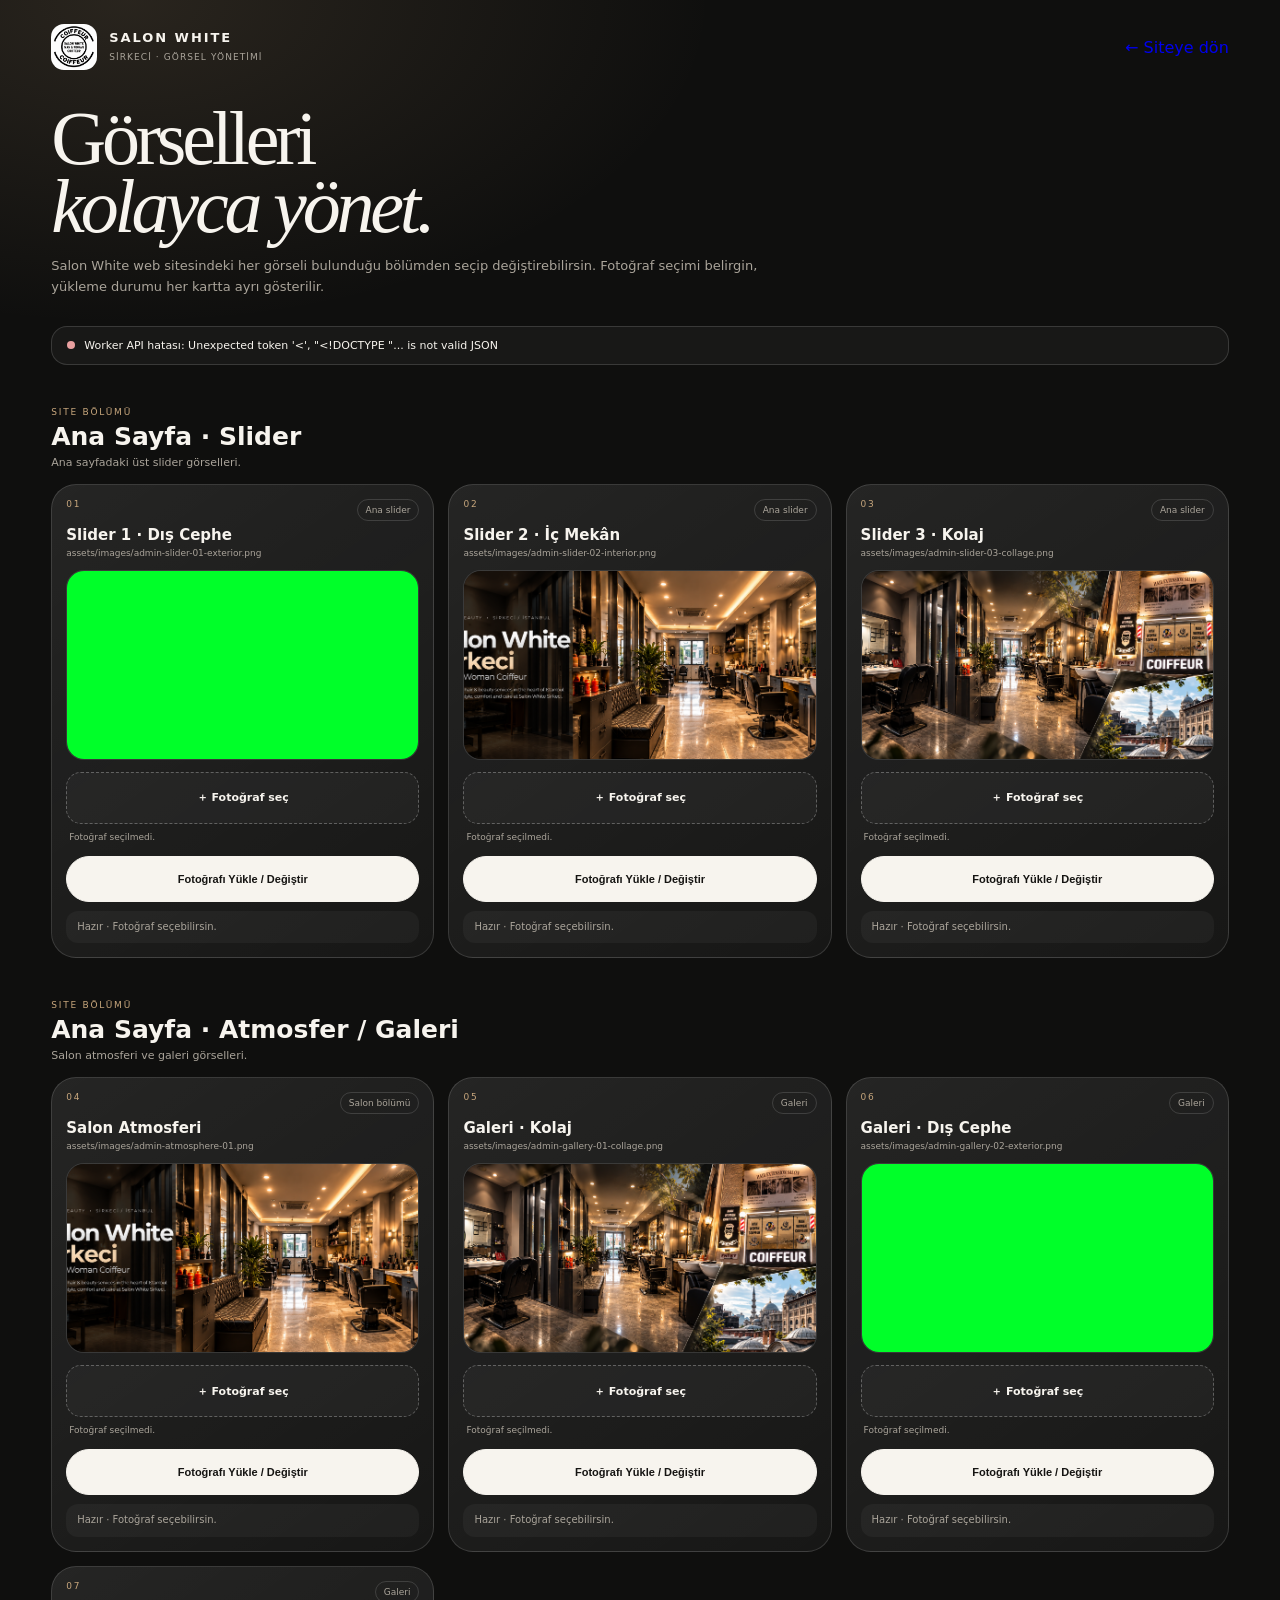
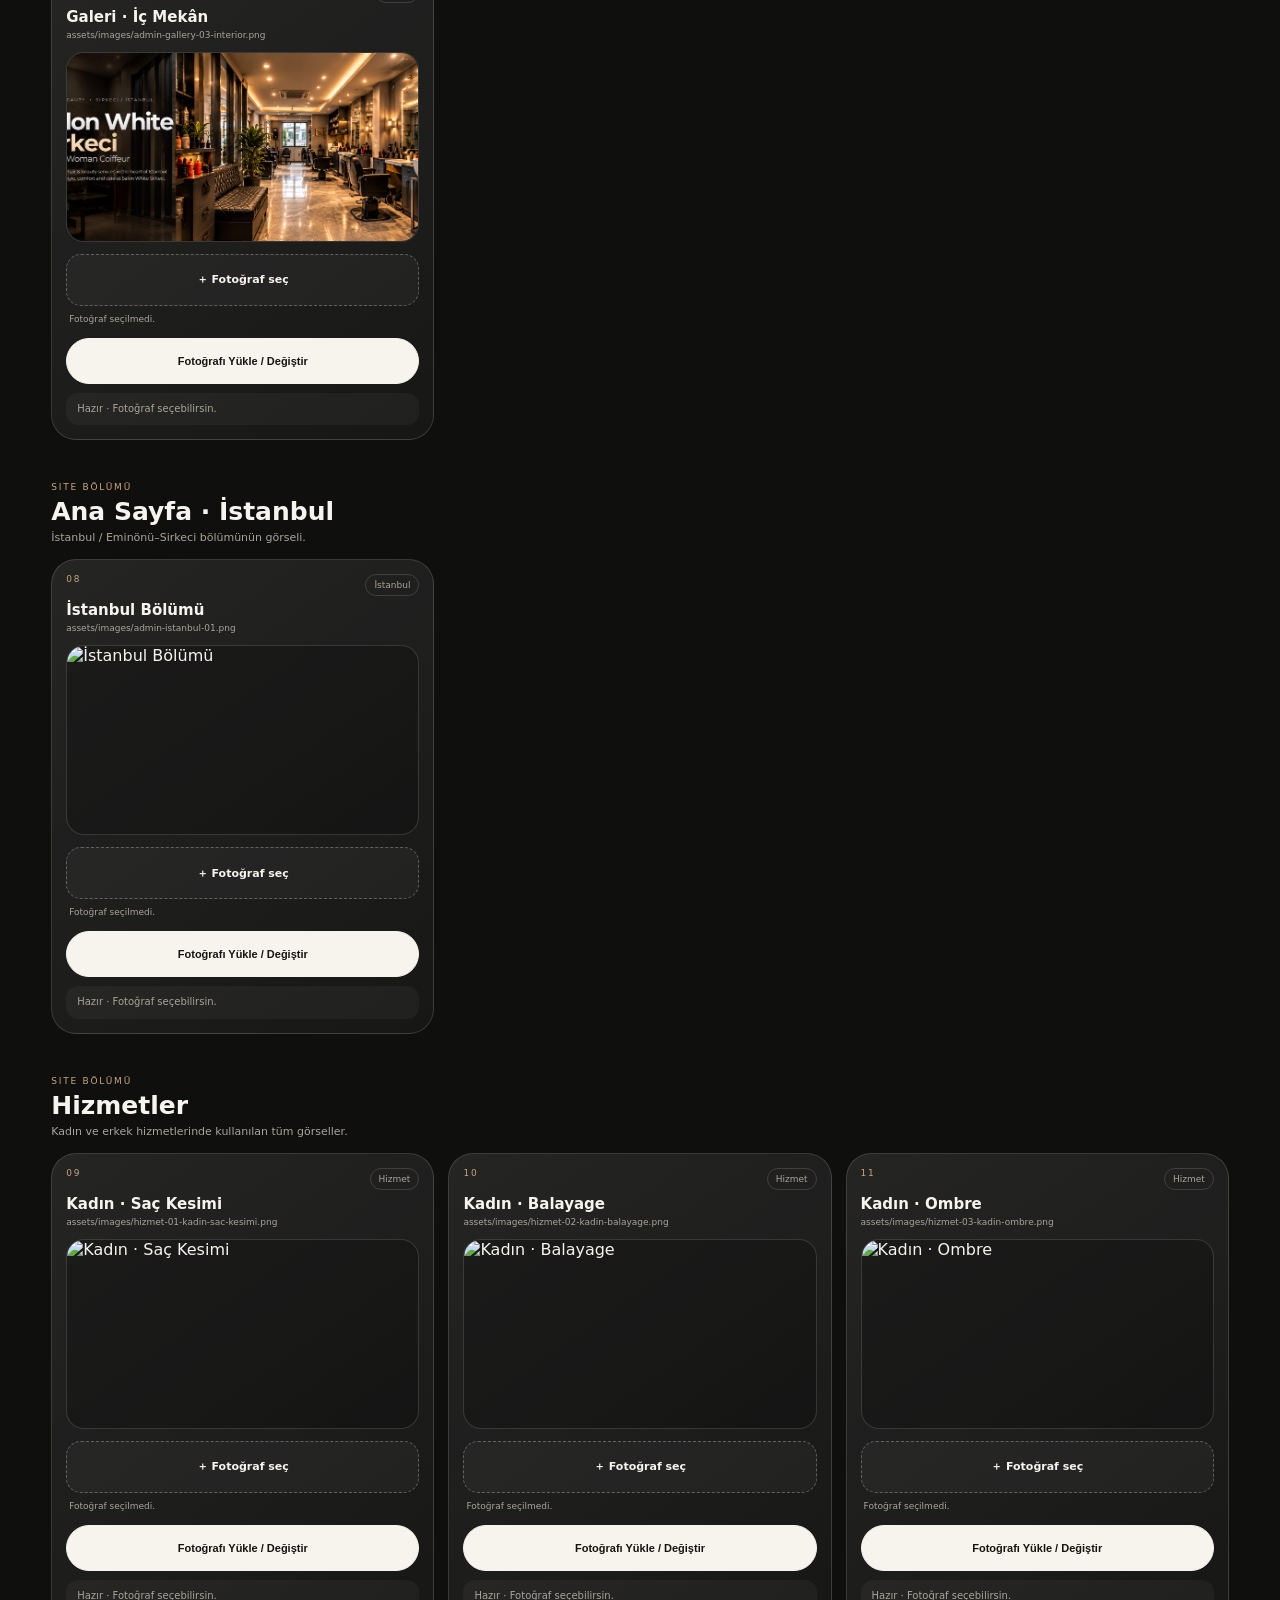
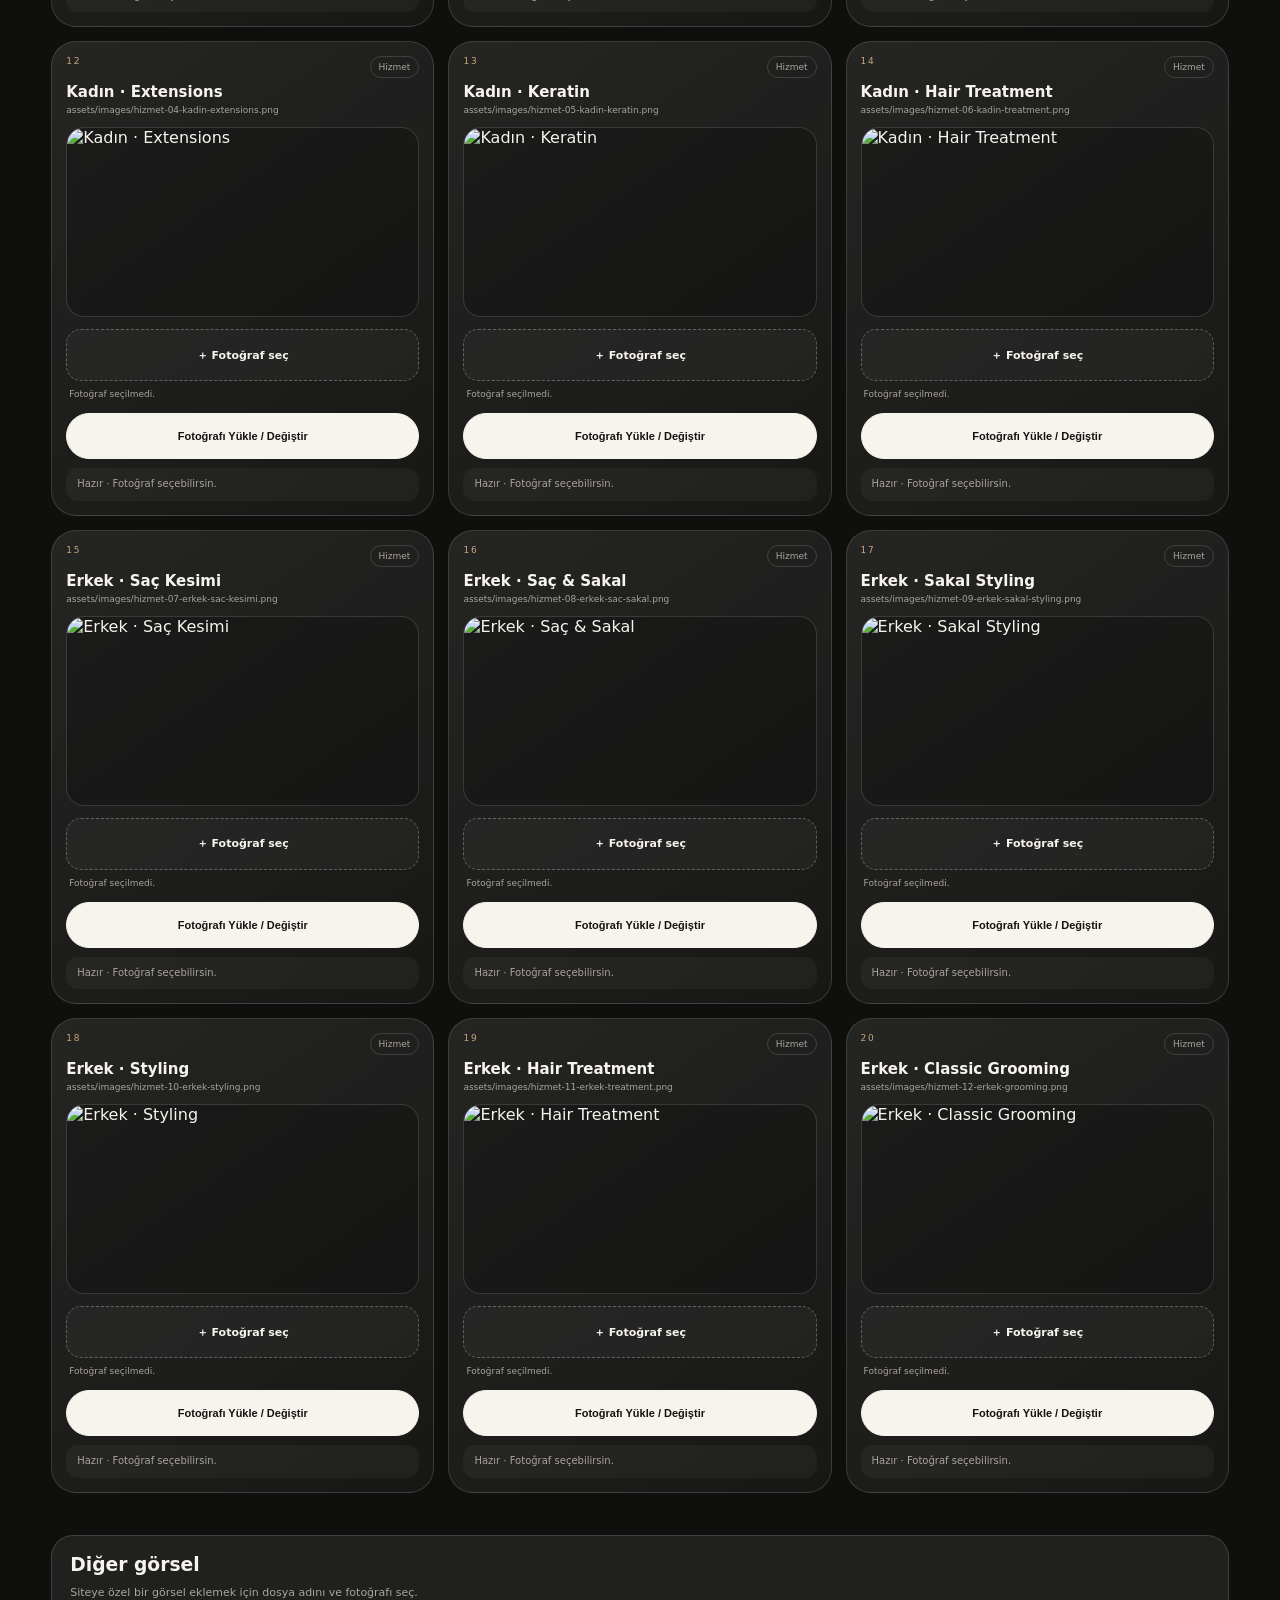
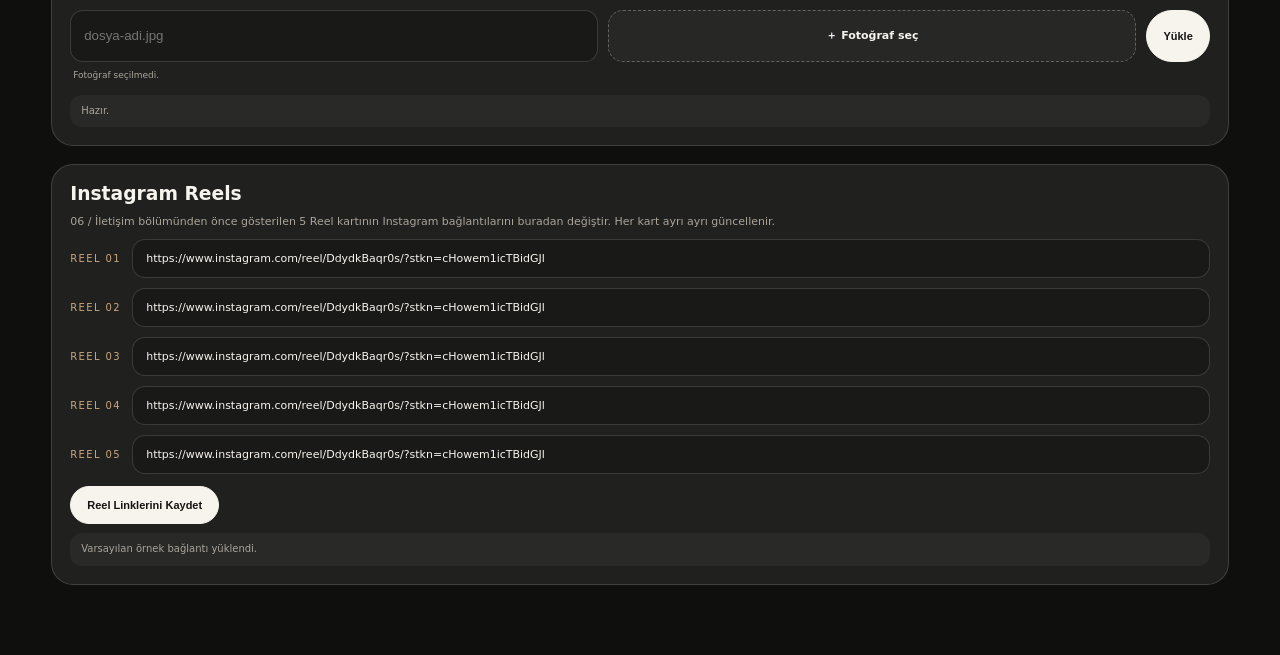
==== admin-panel.html @ a35c2253 "Fix Instagram Reel admin URL validation" ====
<!doctype html><html lang="tr"><head><meta charset="utf-8"><meta name="viewport" content="width=device-width,initial-scale=1,viewport-fit=cover"><meta name="theme-color" content="#11100f"><meta name="robots" content="noindex,nofollow,noarchive"><title>Salon White · Görsel Yönetimi</title><style>
:root{--bg:#0f0f0e;--card:rgba(255,255,255,.075);--line:rgba(255,255,255,.14);--text:#f7f4ee;--muted:#aaa49a;--gold:#c8a77d;--ok:#9fd5a5;--bad:#e9a0a0;--blue:#a9c8e8}*{box-sizing:border-box}body{margin:0;background:radial-gradient(900px 500px at 10% 0,rgba(200,167,125,.14),transparent 65%),var(--bg);color:var(--text);font-family:system-ui,-apple-system,BlinkMacSystemFont,"Segoe UI",sans-serif}.wrap{width:min(1180px,92vw);margin:auto;padding:24px 0 70px}.top{display:flex;justify-content:space-between;align-items:center;gap:16px;margin-bottom:34px}.brand{display:flex;align-items:center;gap:12px}.brand img{width:46px;height:46px;border-radius:13px}.brand b{display:block;font-size:13px;letter-spacing:.15em}.brand small{color:var(--muted);font-size:9px;letter-spacing:.12em}.btn{border:1px solid var(--line);border-radius:999px;padding:12px 16px;color:var(--text);background:var(--card);font-size:11px;cursor:pointer}.btn.primary{background:#f7f4ee;color:#151412;border-color:#f7f4ee;font-weight:700}.back{text-decoration:none}.hero h1{font:500 clamp(42px,7vw,76px)/.9 Georgia,serif;letter-spacing:-.055em;margin:0 0 14px}.hero h1 em{font-weight:400}.lead{max-width:720px;color:var(--muted);font-size:13px;line-height:1.65;margin:0 0 28px}.connection{display:flex;align-items:center;gap:9px;padding:12px 15px;border:1px solid var(--line);border-radius:16px;background:rgba(255,255,255,.04);font-size:11px;margin-bottom:34px}.dot{width:8px;height:8px;border-radius:50%;background:var(--muted)}.dot.ok{background:var(--ok)}.dot.bad{background:var(--bad)}.section{margin:42px 0}.section-head{display:flex;justify-content:space-between;align-items:end;gap:20px;margin-bottom:15px}.section-kicker{font-size:9px;letter-spacing:.2em;color:var(--gold);margin-bottom:5px}.section h2{font-size:25px;margin:0}.section-desc{color:var(--muted);font-size:11px;margin:5px 0 0}.grid{display:grid;grid-template-columns:repeat(3,1fr);gap:14px}.card{background:linear-gradient(145deg,rgba(255,255,255,.095),rgba(255,255,255,.035));border:1px solid var(--line);border-radius:25px;padding:14px}.card-top{display:flex;justify-content:space-between;gap:10px;align-items:start}.num{font-size:9px;letter-spacing:.2em;color:var(--gold)}.tag{font-size:9px;color:var(--muted);border:1px solid var(--line);border-radius:999px;padding:5px 8px}.card h3{font-size:15px;margin:5px 0 4px}.path{font-size:9px;color:var(--muted);white-space:nowrap;overflow:hidden;text-overflow:ellipsis}.preview{height:190px;margin:12px 0;border:1px solid var(--line);border-radius:18px;background:rgba(0,0,0,.22);overflow:hidden;display:flex;align-items:center;justify-content:center}.preview img{display:none;width:100%;height:100%;object-fit:cover}.preview.has img{display:block}.empty{font-size:9px;color:var(--muted)}.preview.has .empty{display:none}.file{display:none}.pick{display:flex;align-items:center;justify-content:center;min-height:52px;border:1px dashed rgba(255,255,255,.28);border-radius:15px;background:rgba(255,255,255,.035);font-size:11px;font-weight:600;cursor:pointer}.selected{font-size:9px;color:var(--muted);min-height:16px;margin:8px 3px;overflow:hidden;text-overflow:ellipsis;white-space:nowrap}.upload{width:100%;min-height:46px}.status{font-size:10px;line-height:1.45;min-height:30px;margin-top:9px;padding:9px 11px;border-radius:12px;background:rgba(255,255,255,.04);color:var(--muted)}.status.ok{color:var(--ok);background:rgba(159,213,165,.08)}.status.bad{color:var(--bad);background:rgba(233,160,160,.08)}.status.busy{color:var(--blue)}.busy{opacity:.65;pointer-events:none}.custom{margin-top:18px;padding:18px;border:1px solid var(--line);border-radius:22px;background:var(--card)}.custom h3{margin:0 0 5px}.custom p{color:var(--muted);font-size:11px}.custom-row{display:grid;grid-template-columns:1fr 1fr auto;gap:10px}.input{width:100%;padding:13px;border-radius:13px;border:1px solid var(--line);background:rgba(0,0,0,.2);color:var(--text);outline:0}.toast{position:fixed;left:50%;bottom:20px;transform:translate(-50%,20px);opacity:0;pointer-events:none;max-width:min(90vw,520px);padding:13px 17px;border-radius:16px;background:#252321;border:1px solid var(--line);font-size:11px;transition:.2s}.toast.show{opacity:1;transform:translate(-50%,0)}@media(max-width:850px){.grid{grid-template-columns:1fr 1fr}}@media(max-width:560px){.wrap{width:94vw}.top{align-items:flex-start}.grid{grid-template-columns:1fr}.preview{height:215px}.custom-row{grid-template-columns:1fr}.section-head{align-items:flex-start;flex-direction:column}}

.reels-admin .reel-links{display:grid;gap:10px}.reel-link-row{display:grid;grid-template-columns:52px 1fr;gap:10px;align-items:center}.reel-link-row span{font-size:10px;letter-spacing:.14em;color:var(--gold)}.reel-link-row input{width:100%;padding:12px 13px;border-radius:13px;border:1px solid var(--line);background:rgba(0,0,0,.2);color:var(--text);outline:0;font:inherit;font-size:11px}@media(max-width:560px){.reel-link-row{grid-template-columns:1fr}.reel-link-row span{margin-bottom:-5px}}
</style></head><body><div class="wrap"><header class="top"><div class="brand"><img src="assets/logo/salon-white-logo.png" alt=""><div><b>SALON WHITE</b><small>SİRKECİ · GÖRSEL YÖNETİMİ</small></div></div><a class="back" href="./">← Siteye dön</a></header>
<main id="dash"><div class="hero"><h1>Görselleri<br><em>kolayca yönet.</em></h1><p class="lead">Salon White web sitesindeki her görseli bulunduğu bölümden seçip değiştirebilirsin. Fotoğraf seçimi belirgin, yükleme durumu her kartta ayrı gösterilir.</p><div class="connection"><span id="dot" class="dot"></span><span id="conn">GitHub bağlantısı kontrol ediliyor…</span></div></div><div id="sections"><section class="section"><div class="section-head"><div><div class="section-kicker">SITE BÖLÜMÜ</div><h2>Ana Sayfa · Slider</h2><p class="section-desc">Ana sayfadaki üst slider görselleri.</p></div></div><div class="grid"><article class="card" data-card="0"><div class="card-top"><span class="num">01</span><span class="tag">Ana slider</span></div><h3>Slider 1 · Dış Cephe</h3><div class="path">assets/images/banner-01-exterior.png</div><div class="preview" id="p0"><img id="im0" alt="Slider 1 · Dış Cephe"><span class="empty">GÖRSEL YOK</span></div><label class="pick"><input id="f0" class="file" type="file" accept="image/jpeg,image/png,image/webp,image/avif">＋ Fotoğraf seç</label><div id="sel0" class="selected">Fotoğraf seçilmedi.</div><button class="btn primary upload" data-u="0">Fotoğrafı Yükle / Değiştir</button><div id="st0" class="status">Hazır · Fotoğraf seçebilirsin.</div></article><article class="card" data-card="1"><div class="card-top"><span class="num">02</span><span class="tag">Ana slider</span></div><h3>Slider 2 · İç Mekân</h3><div class="path">assets/images/banner-02-interior.png</div><div class="preview" id="p1"><img id="im1" alt="Slider 2 · İç Mekân"><span class="empty">GÖRSEL YOK</span></div><label class="pick"><input id="f1" class="file" type="file" accept="image/jpeg,image/png,image/webp,image/avif">＋ Fotoğraf seç</label><div id="sel1" class="selected">Fotoğraf seçilmedi.</div><button class="btn primary upload" data-u="1">Fotoğrafı Yükle / Değiştir</button><div id="st1" class="status">Hazır · Fotoğraf seçebilirsin.</div></article><article class="card" data-card="2"><div class="card-top"><span class="num">03</span><span class="tag">Ana slider</span></div><h3>Slider 3 · Kolaj</h3><div class="path">assets/images/banner-03-collage.png</div><div class="preview" id="p2"><img id="im2" alt="Slider 3 · Kolaj"><span class="empty">GÖRSEL YOK</span></div><label class="pick"><input id="f2" class="file" type="file" accept="image/jpeg,image/png,image/webp,image/avif">＋ Fotoğraf seç</label><div id="sel2" class="selected">Fotoğraf seçilmedi.</div><button class="btn primary upload" data-u="2">Fotoğrafı Yükle / Değiştir</button><div id="st2" class="status">Hazır · Fotoğraf seçebilirsin.</div></article></div></section><section class="section"><div class="section-head"><div><div class="section-kicker">SITE BÖLÜMÜ</div><h2>Ana Sayfa · Atmosfer / Galeri</h2><p class="section-desc">Salon atmosferi ve galeri görselleri.</p></div></div><div class="grid"><article class="card" data-card="3"><div class="card-top"><span class="num">04</span><span class="tag">Salon bölümü</span></div><h3>Salon Atmosferi</h3><div class="path">assets/images/banner-02-interior.png</div><div class="preview" id="p3"><img id="im3" alt="Salon Atmosferi"><span class="empty">GÖRSEL YOK</span></div><label class="pick"><input id="f3" class="file" type="file" accept="image/jpeg,image/png,image/webp,image/avif">＋ Fotoğraf seç</label><div id="sel3" class="selected">Fotoğraf seçilmedi.</div><button class="btn primary upload" data-u="3">Fotoğrafı Yükle / Değiştir</button><div id="st3" class="status">Hazır · Fotoğraf seçebilirsin.</div></article><article class="card" data-card="4"><div class="card-top"><span class="num">05</span><span class="tag">Galeri</span></div><h3>Galeri · Kolaj</h3><div class="path">assets/images/banner-03-collage.png</div><div class="preview" id="p4"><img id="im4" alt="Galeri · Kolaj"><span class="empty">GÖRSEL YOK</span></div><label class="pick"><input id="f4" class="file" type="file" accept="image/jpeg,image/png,image/webp,image/avif">＋ Fotoğraf seç</label><div id="sel4" class="selected">Fotoğraf seçilmedi.</div><button class="btn primary upload" data-u="4">Fotoğrafı Yükle / Değiştir</button><div id="st4" class="status">Hazır · Fotoğraf seçebilirsin.</div></article><article class="card" data-card="5"><div class="card-top"><span class="num">06</span><span class="tag">Galeri</span></div><h3>Galeri · Dış Cephe</h3><div class="path">assets/images/banner-01-exterior.png</div><div class="preview" id="p5"><img id="im5" alt="Galeri · Dış Cephe"><span class="empty">GÖRSEL YOK</span></div><label class="pick"><input id="f5" class="file" type="file" accept="image/jpeg,image/png,image/webp,image/avif">＋ Fotoğraf seç</label><div id="sel5" class="selected">Fotoğraf seçilmedi.</div><button class="btn primary upload" data-u="5">Fotoğrafı Yükle / Değiştir</button><div id="st5" class="status">Hazır · Fotoğraf seçebilirsin.</div></article><article class="card" data-card="6"><div class="card-top"><span class="num">07</span><span class="tag">Galeri</span></div><h3>Galeri · İç Mekân</h3><div class="path">assets/images/banner-02-interior.png</div><div class="preview" id="p6"><img id="im6" alt="Galeri · İç Mekân"><span class="empty">GÖRSEL YOK</span></div><label class="pick"><input id="f6" class="file" type="file" accept="image/jpeg,image/png,image/webp,image/avif">＋ Fotoğraf seç</label><div id="sel6" class="selected">Fotoğraf seçilmedi.</div><button class="btn primary upload" data-u="6">Fotoğrafı Yükle / Değiştir</button><div id="st6" class="status">Hazır · Fotoğraf seçebilirsin.</div></article></div></section><section class="section"><div class="section-head"><div><div class="section-kicker">SITE BÖLÜMÜ</div><h2>Ana Sayfa · İstanbul</h2><p class="section-desc">İstanbul / Eminönü–Sirkeci bölümünün görseli.</p></div></div><div class="grid"><article class="card" data-card="7"><div class="card-top"><span class="num">08</span><span class="tag">İstanbul</span></div><h3>İstanbul Bölümü</h3><div class="path">assets/images/banner-01-exterior.png</div><div class="preview" id="p7"><img id="im7" alt="İstanbul Bölümü"><span class="empty">GÖRSEL YOK</span></div><label class="pick"><input id="f7" class="file" type="file" accept="image/jpeg,image/png,image/webp,image/avif">＋ Fotoğraf seç</label><div id="sel7" class="selected">Fotoğraf seçilmedi.</div><button class="btn primary upload" data-u="7">Fotoğrafı Yükle / Değiştir</button><div id="st7" class="status">Hazır · Fotoğraf seçebilirsin.</div></article></div></section><section class="section"><div class="section-head"><div><div class="section-kicker">SITE BÖLÜMÜ</div><h2>Hizmetler</h2><p class="section-desc">Kadın ve erkek hizmetlerinde kullanılan tüm görseller.</p></div></div><div class="grid"><article class="card" data-card="8"><div class="card-top"><span class="num">09</span><span class="tag">Hizmet</span></div><h3>Kadın · Saç Kesimi</h3><div class="path">assets/images/hizmet-01-kadin-sac-kesimi.jpg</div><div class="preview" id="p8"><img id="im8" alt="Kadın · Saç Kesimi"><span class="empty">GÖRSEL YOK</span></div><label class="pick"><input id="f8" class="file" type="file" accept="image/jpeg,image/png,image/webp,image/avif">＋ Fotoğraf seç</label><div id="sel8" class="selected">Fotoğraf seçilmedi.</div><button class="btn primary upload" data-u="8">Fotoğrafı Yükle / Değiştir</button><div id="st8" class="status">Hazır · Fotoğraf seçebilirsin.</div></article><article class="card" data-card="9"><div class="card-top"><span class="num">10</span><span class="tag">Hizmet</span></div><h3>Kadın · Balayage</h3><div class="path">assets/images/hizmet-02-kadin-balayage.jpg</div><div class="preview" id="p9"><img id="im9" alt="Kadın · Balayage"><span class="empty">GÖRSEL YOK</span></div><label class="pick"><input id="f9" class="file" type="file" accept="image/jpeg,image/png,image/webp,image/avif">＋ Fotoğraf seç</label><div id="sel9" class="selected">Fotoğraf seçilmedi.</div><button class="btn primary upload" data-u="9">Fotoğrafı Yükle / Değiştir</button><div id="st9" class="status">Hazır · Fotoğraf seçebilirsin.</div></article><article class="card" data-card="10"><div class="card-top"><span class="num">11</span><span class="tag">Hizmet</span></div><h3>Kadın · Ombre</h3><div class="path">assets/images/hizmet-03-kadin-ombre.jpg</div><div class="preview" id="p10"><img id="im10" alt="Kadın · Ombre"><span class="empty">GÖRSEL YOK</span></div><label class="pick"><input id="f10" class="file" type="file" accept="image/jpeg,image/png,image/webp,image/avif">＋ Fotoğraf seç</label><div id="sel10" class="selected">Fotoğraf seçilmedi.</div><button class="btn primary upload" data-u="10">Fotoğrafı Yükle / Değiştir</button><div id="st10" class="status">Hazır · Fotoğraf seçebilirsin.</div></article><article class="card" data-card="11"><div class="card-top"><span class="num">12</span><span class="tag">Hizmet</span></div><h3>Kadın · Extensions</h3><div class="path">assets/images/hizmet-04-kadin-extensions.jpg</div><div class="preview" id="p11"><img id="im11" alt="Kadın · Extensions"><span class="empty">GÖRSEL YOK</span></div><label class="pick"><input id="f11" class="file" type="file" accept="image/jpeg,image/png,image/webp,image/avif">＋ Fotoğraf seç</label><div id="sel11" class="selected">Fotoğraf seçilmedi.</div><button class="btn primary upload" data-u="11">Fotoğrafı Yükle / Değiştir</button><div id="st11" class="status">Hazır · Fotoğraf seçebilirsin.</div></article><article class="card" data-card="12"><div class="card-top"><span class="num">13</span><span class="tag">Hizmet</span></div><h3>Kadın · Keratin</h3><div class="path">assets/images/hizmet-05-kadin-keratin.jpg</div><div class="preview" id="p12"><img id="im12" alt="Kadın · Keratin"><span class="empty">GÖRSEL YOK</span></div><label class="pick"><input id="f12" class="file" type="file" accept="image/jpeg,image/png,image/webp,image/avif">＋ Fotoğraf seç</label><div id="sel12" class="selected">Fotoğraf seçilmedi.</div><button class="btn primary upload" data-u="12">Fotoğrafı Yükle / Değiştir</button><div id="st12" class="status">Hazır · Fotoğraf seçebilirsin.</div></article><article class="card" data-card="13"><div class="card-top"><span class="num">14</span><span class="tag">Hizmet</span></div><h3>Kadın · Hair Treatment</h3><div class="path">assets/images/hizmet-06-kadin-treatment.jpg</div><div class="preview" id="p13"><img id="im13" alt="Kadın · Hair Treatment"><span class="empty">GÖRSEL YOK</span></div><label class="pick"><input id="f13" class="file" type="file" accept="image/jpeg,image/png,image/webp,image/avif">＋ Fotoğraf seç</label><div id="sel13" class="selected">Fotoğraf seçilmedi.</div><button class="btn primary upload" data-u="13">Fotoğrafı Yükle / Değiştir</button><div id="st13" class="status">Hazır · Fotoğraf seçebilirsin.</div></article><article class="card" data-card="14"><div class="card-top"><span class="num">15</span><span class="tag">Hizmet</span></div><h3>Erkek · Saç Kesimi</h3><div class="path">assets/images/hizmet-07-erkek-sac-kesimi.jpg</div><div class="preview" id="p14"><img id="im14" alt="Erkek · Saç Kesimi"><span class="empty">GÖRSEL YOK</span></div><label class="pick"><input id="f14" class="file" type="file" accept="image/jpeg,image/png,image/webp,image/avif">＋ Fotoğraf seç</label><div id="sel14" class="selected">Fotoğraf seçilmedi.</div><button class="btn primary upload" data-u="14">Fotoğrafı Yükle / Değiştir</button><div id="st14" class="status">Hazır · Fotoğraf seçebilirsin.</div></article><article class="card" data-card="15"><div class="card-top"><span class="num">16</span><span class="tag">Hizmet</span></div><h3>Erkek · Saç & Sakal</h3><div class="path">assets/images/hizmet-08-erkek-sac-sakal.jpg</div><div class="preview" id="p15"><img id="im15" alt="Erkek · Saç & Sakal"><span class="empty">GÖRSEL YOK</span></div><label class="pick"><input id="f15" class="file" type="file" accept="image/jpeg,image/png,image/webp,image/avif">＋ Fotoğraf seç</label><div id="sel15" class="selected">Fotoğraf seçilmedi.</div><button class="btn primary upload" data-u="15">Fotoğrafı Yükle / Değiştir</button><div id="st15" class="status">Hazır · Fotoğraf seçebilirsin.</div></article><article class="card" data-card="16"><div class="card-top"><span class="num">17</span><span class="tag">Hizmet</span></div><h3>Erkek · Sakal Styling</h3><div class="path">assets/images/hizmet-09-erkek-sakal-styling.jpg</div><div class="preview" id="p16"><img id="im16" alt="Erkek · Sakal Styling"><span class="empty">GÖRSEL YOK</span></div><label class="pick"><input id="f16" class="file" type="file" accept="image/jpeg,image/png,image/webp,image/avif">＋ Fotoğraf seç</label><div id="sel16" class="selected">Fotoğraf seçilmedi.</div><button class="btn primary upload" data-u="16">Fotoğrafı Yükle / Değiştir</button><div id="st16" class="status">Hazır · Fotoğraf seçebilirsin.</div></article><article class="card" data-card="17"><div class="card-top"><span class="num">18</span><span class="tag">Hizmet</span></div><h3>Erkek · Styling</h3><div class="path">assets/images/hizmet-10-erkek-styling.jpg</div><div class="preview" id="p17"><img id="im17" alt="Erkek · Styling"><span class="empty">GÖRSEL YOK</span></div><label class="pick"><input id="f17" class="file" type="file" accept="image/jpeg,image/png,image/webp,image/avif">＋ Fotoğraf seç</label><div id="sel17" class="selected">Fotoğraf seçilmedi.</div><button class="btn primary upload" data-u="17">Fotoğrafı Yükle / Değiştir</button><div id="st17" class="status">Hazır · Fotoğraf seçebilirsin.</div></article><article class="card" data-card="18"><div class="card-top"><span class="num">19</span><span class="tag">Hizmet</span></div><h3>Erkek · Hair Treatment</h3><div class="path">assets/images/hizmet-11-erkek-treatment.jpg</div><div class="preview" id="p18"><img id="im18" alt="Erkek · Hair Treatment"><span class="empty">GÖRSEL YOK</span></div><label class="pick"><input id="f18" class="file" type="file" accept="image/jpeg,image/png,image/webp,image/avif">＋ Fotoğraf seç</label><div id="sel18" class="selected">Fotoğraf seçilmedi.</div><button class="btn primary upload" data-u="18">Fotoğrafı Yükle / Değiştir</button><div id="st18" class="status">Hazır · Fotoğraf seçebilirsin.</div></article><article class="card" data-card="19"><div class="card-top"><span class="num">20</span><span class="tag">Hizmet</span></div><h3>Erkek · Classic Grooming</h3><div class="path">assets/images/hizmet-12-erkek-grooming.jpg</div><div class="preview" id="p19"><img id="im19" alt="Erkek · Classic Grooming"><span class="empty">GÖRSEL YOK</span></div><label class="pick"><input id="f19" class="file" type="file" accept="image/jpeg,image/png,image/webp,image/avif">＋ Fotoğraf seç</label><div id="sel19" class="selected">Fotoğraf seçilmedi.</div><button class="btn primary upload" data-u="19">Fotoğrafı Yükle / Değiştir</button><div id="st19" class="status">Hazır · Fotoğraf seçebilirsin.</div></article></div></section></div><section class="custom"><h3>Diğer görsel</h3><p>Siteye özel bir görsel eklemek için dosya adını ve fotoğrafı seç.</p><div class="custom-row"><input id="cn" class="input" placeholder="dosya-adi.jpg"><label class="pick"><input id="cf" class="file" type="file" accept="image/*">＋ Fotoğraf seç</label><button id="cu" class="btn primary">Yükle</button></div><div id="cs" class="selected">Fotoğraf seçilmedi.</div><div id="cstatus" class="status">Hazır.</div></section><section class="custom reels-admin"><h3>Instagram Reels</h3><p>06 / İletişim bölümünden önce gösterilen 5 Reel kartının Instagram bağlantılarını buradan değiştir. Her kart ayrı ayrı güncellenir.</p><div id="reelLinks" class="reel-links"></div><button id="saveReels" class="btn primary" style="margin-top:12px">Reel Linklerini Kaydet</button><div id="reelStatus" class="status">Bağlantılar yükleniyor…</div></section></main></div><div id="toast" class="toast"></div>
<script src="/image-slots.js?v=20260927-2305"></script><script>
const sections=[
{title:"Ana Sayfa · Slider",desc:"Ana sayfadaki üst slider görselleri.",items:[
["01","Slider 1 · Dış Cephe","admin-slider-01-exterior.png","Ana slider"],
["02","Slider 2 · İç Mekân","admin-slider-02-interior.png","Ana slider"],
["03","Slider 3 · Kolaj","admin-slider-03-collage.png","Ana slider"]
]},
{title:"Ana Sayfa · Atmosfer",desc:"Salon bölümündeki büyük atmosfer görseli.",items:[
["04","Salon Atmosferi","admin-atmosphere-01.png","Salon bölümü"]
]},
{title:"Ana Sayfa · Galeri",desc:"Galeri bölümünde kullanılan görseller.",items:[
["05","Galeri · Kolaj","admin-gallery-01-collage.png","Galeri"],
["06","Galeri · Dış Cephe","admin-gallery-02-exterior.png","Galeri"],
["07","Galeri · İç Mekân","admin-gallery-03-interior.png","Galeri"]
]},
{title:"Ana Sayfa · İstanbul",desc:"İstanbul / Eminönü–Sirkeci bölümünün arka plan görseli.",items:[
["08","İstanbul Bölümü","admin-istanbul-01.png","İstanbul"]
]}
];
const A=window.SALON_IMAGE_SLOTS.map(s=>[s.id,s.label,s.file,s.section,s.legacy]);const $=s=>document.querySelector(s);function toast(t){const x=$("#toast");x.textContent=t;x.classList.add("show");clearTimeout(window.tt);window.tt=setTimeout(()=>x.classList.remove("show"),2800)}function card(x,i){return '<article class="card" data-card="'+i+'"><div class="card-top"><span class="num">'+x[0]+'</span><span class="tag">'+x[3]+'</span></div><h3>'+x[1]+'</h3><div class="path">assets/images/'+x[2]+'</div><div class="preview" id="p'+i+'"><img id="im'+i+'"><span class="empty">GÖRSEL YOK</span></div><label class="pick"><input id="f'+i+'" class="file" type="file" accept="image/jpeg,image/png,image/webp,image/avif">＋ Fotoğraf seç</label><div id="sel'+i+'" class="selected">Fotoğraf seçilmedi.</div><button class="btn primary upload" data-u="'+i+'">Fotoğrafı Yükle / Değiştir</button><div id="st'+i+'" class="status">Hazır · Fotoğraf seçebilirsin.</div></article>'}function bindCards(){A.forEach((x,i)=>{$("#f"+i).onchange=e=>{const f=e.target.files[0];$("#sel"+i).textContent=f?f.name:"Fotoğraf seçilmedi.";if(f){$("#im"+i).src=URL.createObjectURL(f);$("#p"+i).classList.add("has");setStatus(i,"Seçildi · Yüklemek için butona bas.","")}}});document.querySelectorAll("[data-u]").forEach(b=>b.onclick=()=>send(+b.dataset.u))}function setStatus(i,msg,kind){const e=$("#st"+i);e.textContent=msg;e.className="status"+(kind?" "+kind:"")}async function api(u,o={}){const controller=new AbortController();const timer=setTimeout(()=>controller.abort(),o.timeout||10000);try{return await fetch(u,{...o,signal:controller.signal,cache:"no-store",credentials:"same-origin"})}finally{clearTimeout(timer)}}async function status(){try{const r=await api("/api/health?ts="+Date.now(),{timeout:5000});const d=await r.json();const e=$("#conn"),dot=$("#dot");if(d.githubTokenConfigured){e.textContent="✓ GitHub bağlantısı aktif · "+(d.githubTokenSource||"token");e.style.color="var(--ok)";dot.className="dot ok"}else{e.textContent="✕ GitHub token bağlı değil";e.style.color="var(--bad)";dot.className="dot bad"}}catch(e){const msg=e.name==="AbortError"?"Worker API yanıt vermedi (5 sn).":"Worker API hatası: "+e.message;$("#conn").textContent=msg;$("#dot").className="dot bad"}}async function load(){
try{
const r=await api("/api/images?ts="+Date.now(),{timeout:8000}),d=await r.json();
if(!r.ok)throw Error((d.error||"Görseller alınamadı.")+(d.githubMessage?" · "+d.githubMessage:""));
const m=new Map((d.files||[]).map(x=>[x.name,x]));
const livePreview=(name,sha)=>"/assets/images/"+encodeURIComponent(name)+"?v="+encodeURIComponent(sha||Date.now())+"&preview="+Date.now();
A.forEach((x,i)=>{
const file=m.get(x[2]);
const legacy=x[4]?m.get(x[4]):null;
const active=file||legacy;
const src=active?livePreview(active.name,active.sha):null;
if(src){
$("#im"+i).src=src;
$("#p"+i).classList.add("has");
$("#im"+i).onerror=()=>{setStatus(i,"Görsel yüklenemedi.","bad");$("#p"+i).classList.remove("has")};
setStatus(i,file?"✓ Sitedeki güncel görsel":"✓ Sitedeki mevcut görsel · yeni seçim bu bölüme özel.","ok");
}else{
setStatus(i,"Henüz görsel bulunamadı.","bad");
$("#p"+i).classList.remove("has");
}
});
}catch(e){
A.forEach((x,i)=>{const u="/assets/images/"+encodeURIComponent(x[4]||x[2])+"?preview="+Date.now();$("#im"+i).src=u;$("#p"+i).classList.add("has")});
toast(e.name==="AbortError"?"GitHub görsel listesi zaman aşımına uğradı.":"GitHub görsel listesi alınamadı: "+e.message)
}}async function normalizeForTarget(file,path){const objectUrl=URL.createObjectURL(file);try{const img=await new Promise((resolve,reject)=>{const im=new Image();im.onload=()=>resolve(im);im.onerror=()=>reject(Error("Fotoğraf bu tarayıcıda okunamadı."));im.src=objectUrl});const canvas=document.createElement("canvas");canvas.width=img.naturalWidth;canvas.height=img.naturalHeight;const ctx=canvas.getContext("2d");if(!ctx)throw Error("Görsel dönüştürme desteklenmiyor.");ctx.drawImage(img,0,0);const blob=await new Promise((resolve,reject)=>canvas.toBlob(b=>b?resolve(b):reject(Error("PNG dönüştürme başarısız.")),"image/png"));if(!blob)throw Error("PNG dönüştürme başarısız.");const name=path.split("/").pop().replace(/\.[^.]+$/,"")+".png";return new File([blob],name,{type:"image/png",lastModified:Date.now()})}finally{URL.revokeObjectURL(objectUrl)}}async function send(i){const f=$("#f"+i).files[0];if(!f){setStatus(i,"Fotoğraf seçilmedi.","bad");return toast("Önce fotoğraf seç.")}await upload(f,A[i][2],i)}async function upload(f,path,i){if(f.size>12*1024*1024){const m="Yüklenemedi: dosya 12 MB sınırını aşıyor.";if(i!==undefined)setStatus(i,m,"bad");throw Error(m)}const c=i!==undefined?document.querySelector('[data-card="'+i+'"]'):null;if(i!==undefined)setStatus(i,"Yükleniyor… GitHub'a gönderiliyor.","busy");c?.classList.add("busy");let uploadFile=f;try{uploadFile=await normalizeForTarget(f,path)}catch(e){if(i!==undefined)setStatus(i,"✕ "+e.message,"bad");throw e}if(uploadFile.size>12*1024*1024){const m="Yüklenemedi: dönüştürülmüş dosya 12 MB sınırını aşıyor.";if(i!==undefined)setStatus(i,m,"bad");throw Error(m)}const d=new FormData();d.append("file",uploadFile);d.append("path",path);try{const r=await api("/api/upload",{method:"POST",body:d,timeout:30000}),x=await r.json().catch(()=>({}));if(!r.ok){let reason=x.error||"Yükleme başarısız.";if(x.githubStatus)reason+=" (GitHub "+x.githubStatus+(x.githubMessage?": "+x.githubMessage:"")+")";throw Error(reason)}if(i!==undefined){$("#im"+i).src="/assets/images/"+encodeURIComponent(A[i][2])+"?preview="+Date.now();$("#p"+i).classList.add("has");setStatus(i,"✓ Yüklendi · "+new Date().toLocaleTimeString("tr-TR"),"ok")}toast("✓ Fotoğraf yüklendi.")}catch(e){const msg=e.name==="AbortError"?"Worker API yanıt vermedi (30 sn).":e.message;if(i!==undefined)setStatus(i,"✕ Yüklenemedi: "+msg,"bad");throw Error(msg)}finally{c?.classList.remove("busy")}}$("#cf").onchange=e=>$("#cs").textContent=e.target.files[0]?.name||"Fotoğraf seçilmedi.";$("#cu").onclick=async()=>{const f=$("#cf").files[0],raw=$("#cn").value.trim().replace(/^.*[\\/]/,""),n=raw.replace(/\.[^.]+$/,"")+".png";if(!f||!n){$("#cstatus").textContent="Dosya ve dosya adı gerekli.";$("#cstatus").className="status bad";return}$("#cstatus").textContent="Yükleniyor…";$("#cstatus").className="status busy";try{await upload(f,n);$("#cstatus").textContent="✓ Yüklendi · "+new Date().toLocaleTimeString("tr-TR");$("#cstatus").className="status ok"}catch(e){$("#cstatus").textContent="✕ Yüklenemedi: "+e.message;$("#cstatus").className="status bad"}};document.querySelectorAll(".card .path").forEach((el,i)=>{if(A[i])el.textContent="assets/images/"+A[i][2]});
bindCards();status();load();
const REEL_FALLBACK="https://www.instagram.com/reel/DdydkBaqr0s/?stkn=cHowem1icTBidGJl";
async function loadReelLinks(){
  const root=$("#reelLinks"),statusEl=$("#reelStatus"); if(!root)return;
  root.innerHTML=Array.from({length:5},(_,i)=>'<div class="reel-link-row"><span>REEL 0'+(i+1)+'</span><input id="reelLink'+i+'" class="input" type="url" placeholder="https://www.instagram.com/reel/..." value=""></div>').join("");
  try{
    const r=await api("/api/reels?ts="+Date.now(),{timeout:8000}),d=await r.json();
    const reels=Array.isArray(d.reels)?d.reels:[];
    for(let i=0;i<5;i++)$("#reelLink"+i).value=reels[i]?.url||REEL_FALLBACK;
    statusEl.textContent="✓ Reel bağlantıları yüklendi.";statusEl.className="status ok";
  }catch(e){
    for(let i=0;i<5;i++)$("#reelLink"+i).value=REEL_FALLBACK;
    statusEl.textContent="Varsayılan örnek bağlantı yüklendi.";statusEl.className="status";
  }
}
async function saveReelLinks(){
  const statusEl=$("#reelStatus"),button=$("#saveReels");
  const reels=Array.from({length:5},(_,i)=>({url:$("#reelLink"+i).value.trim(),title:"Instagram Reel "+(i+1)}));
  if(reels.some(x=>!/^https:\/\/(?:www\.)?instagram\.com\/(?:reel|p)\/[A-Za-z0-9_-]+/i.test(x.url))){
    statusEl.textContent="✕ Yalnızca Instagram Reel bağlantısı gir.";statusEl.className="status bad";return;
  }
  button.disabled=true;statusEl.textContent="Kaydediliyor… GitHub'a gönderiliyor.";statusEl.className="status busy";
  try{
    const r=await api("/api/reels",{method:"POST",headers:{"content-type":"application/json"},body:JSON.stringify({reels}),timeout:30000}),d=await r.json();
    if(!r.ok)throw Error(d.error||"Kaydetme başarısız.");
    statusEl.textContent="✓ 5 Reel bağlantısı kaydedildi.";statusEl.className="status ok";toast("✓ Instagram Reel bağlantıları güncellendi.");
  }catch(e){statusEl.textContent="✕ "+e.message;statusEl.className="status bad"}
  finally{button.disabled=false}
}
$("#saveReels").onclick=saveReelLinks;
loadReelLinks();

</script></body></html>
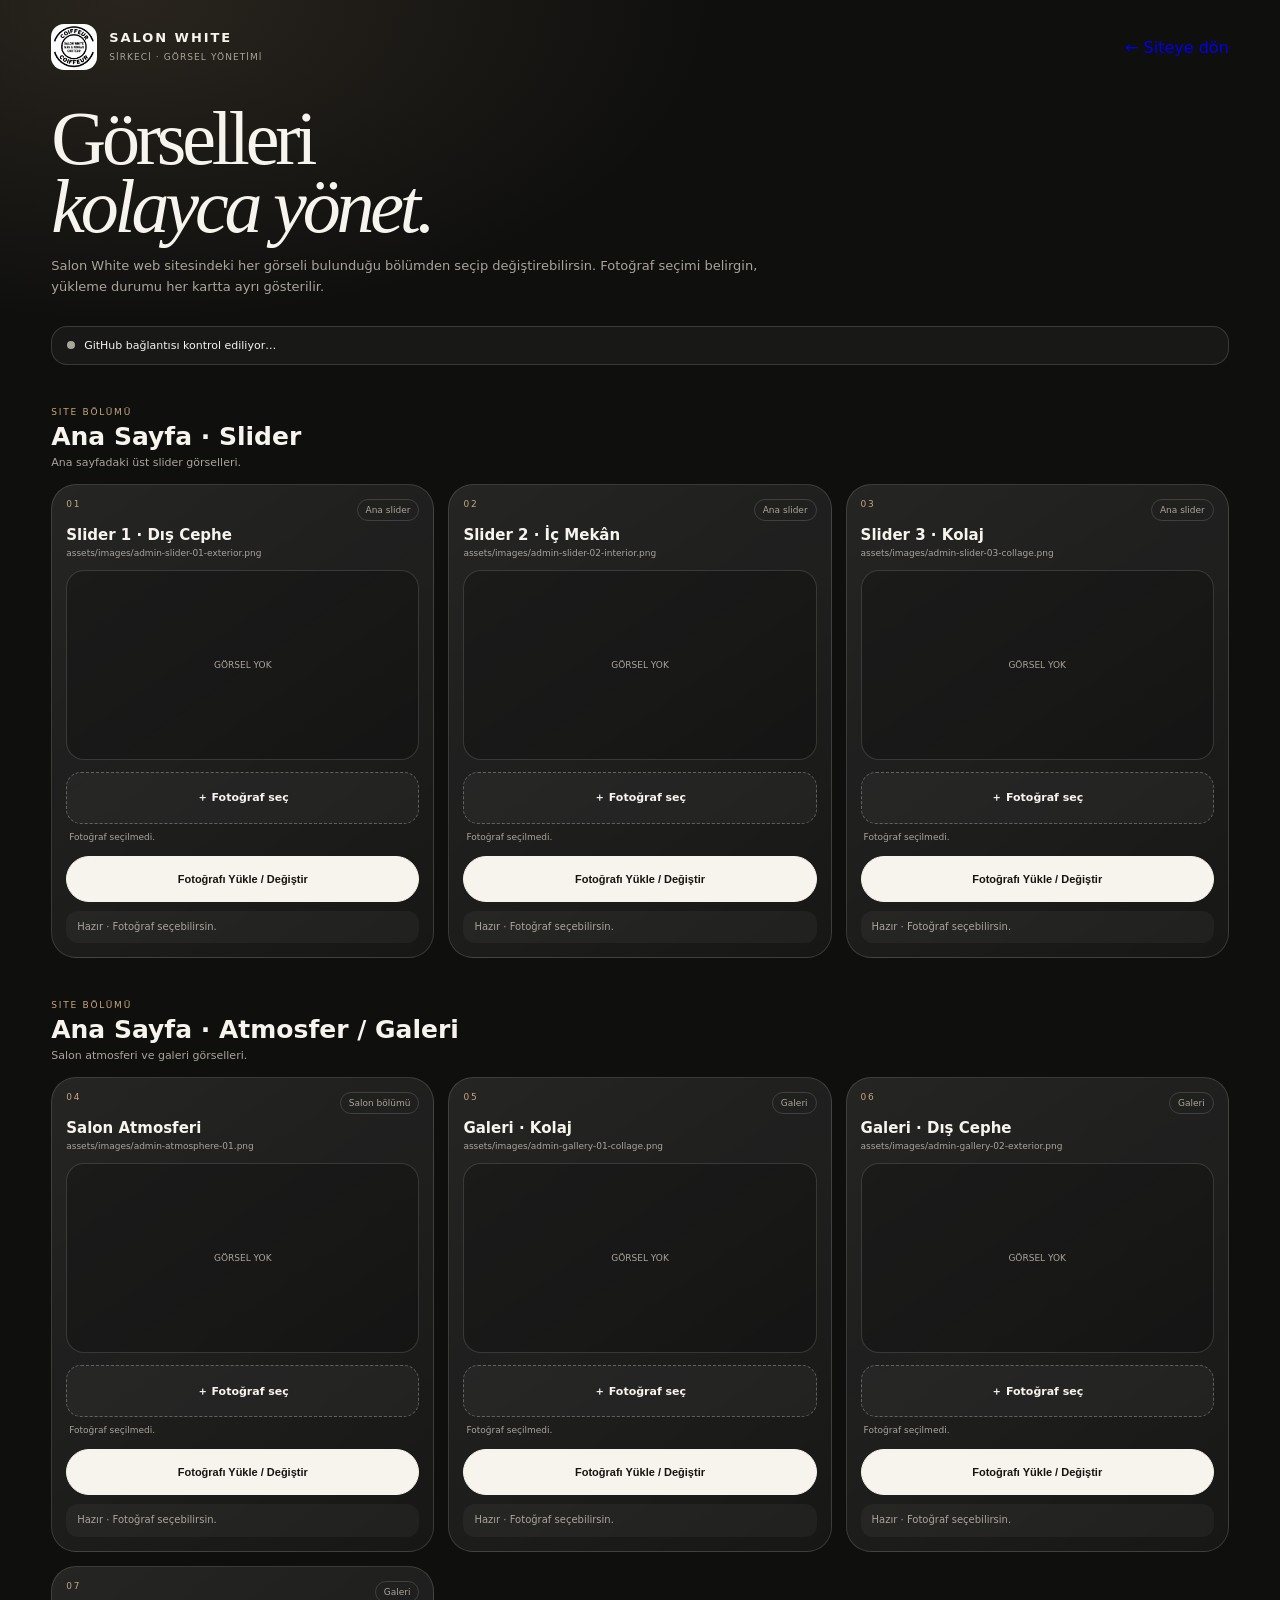
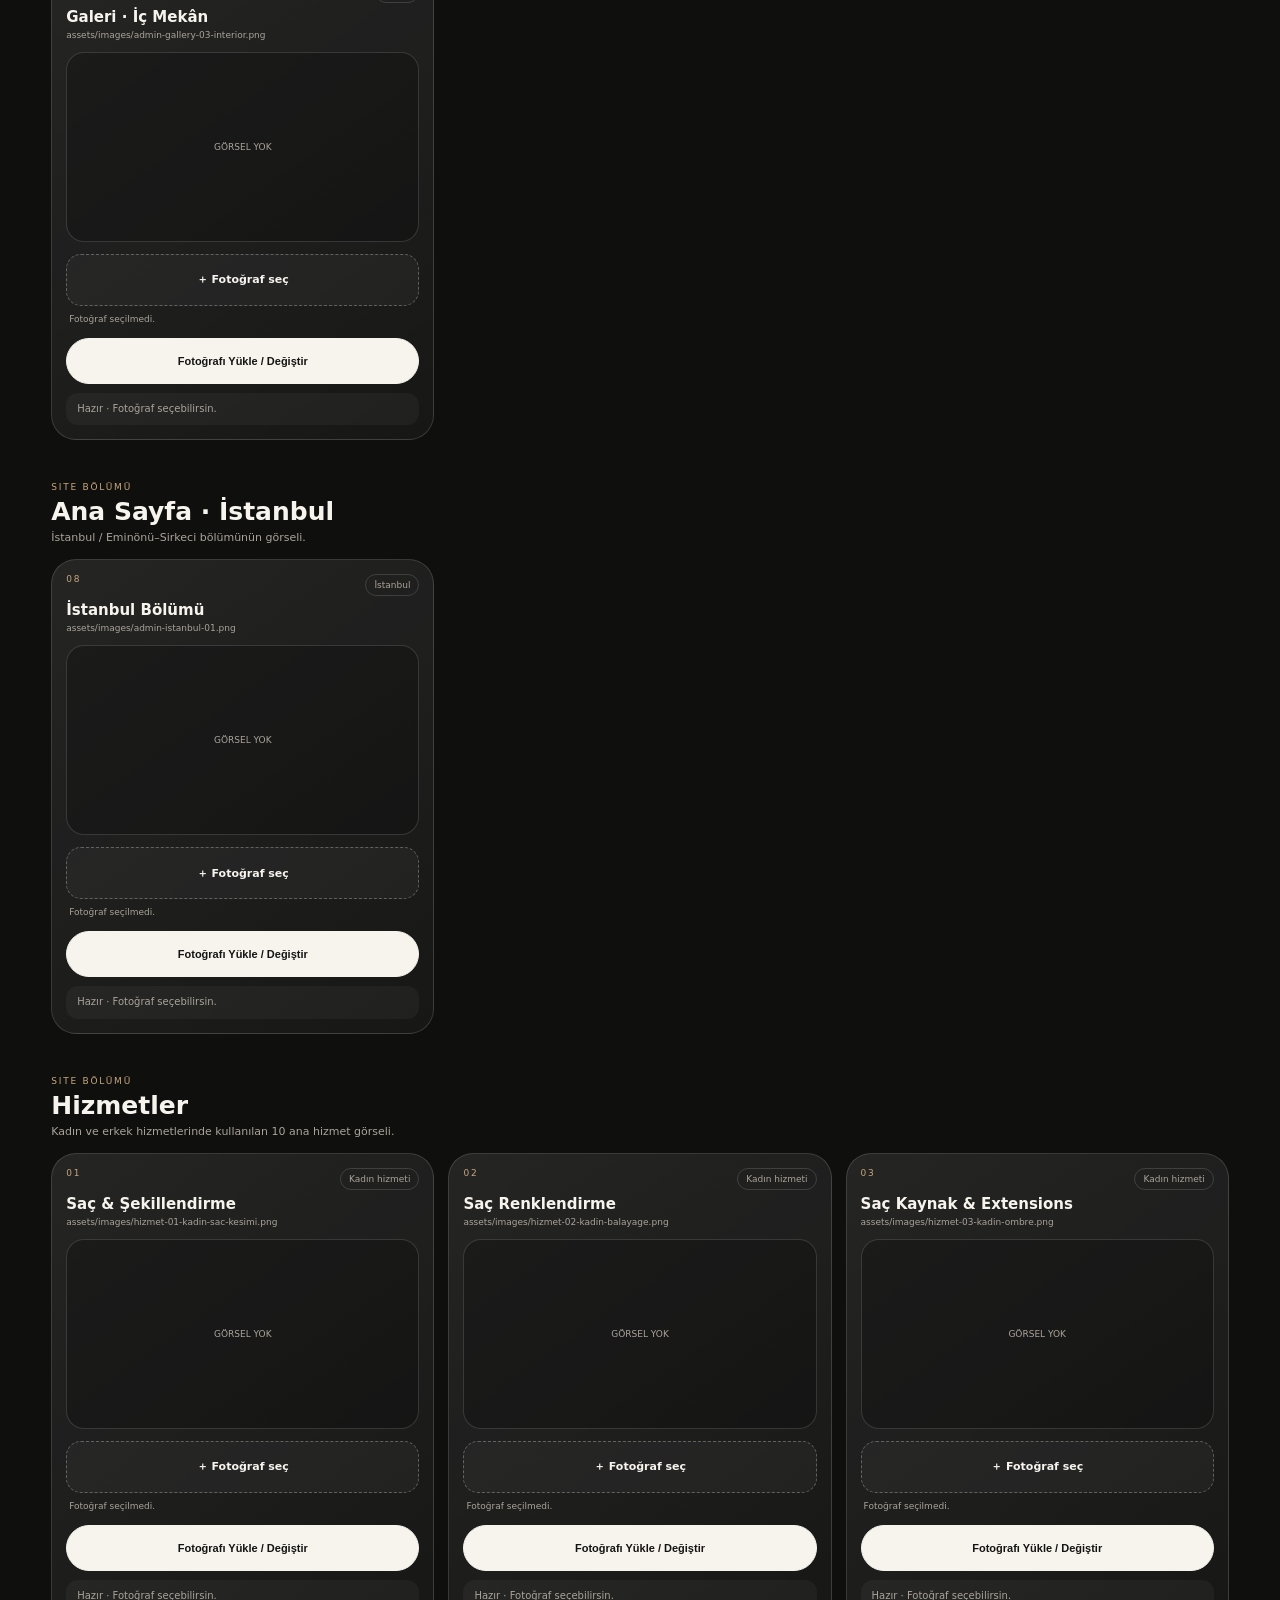
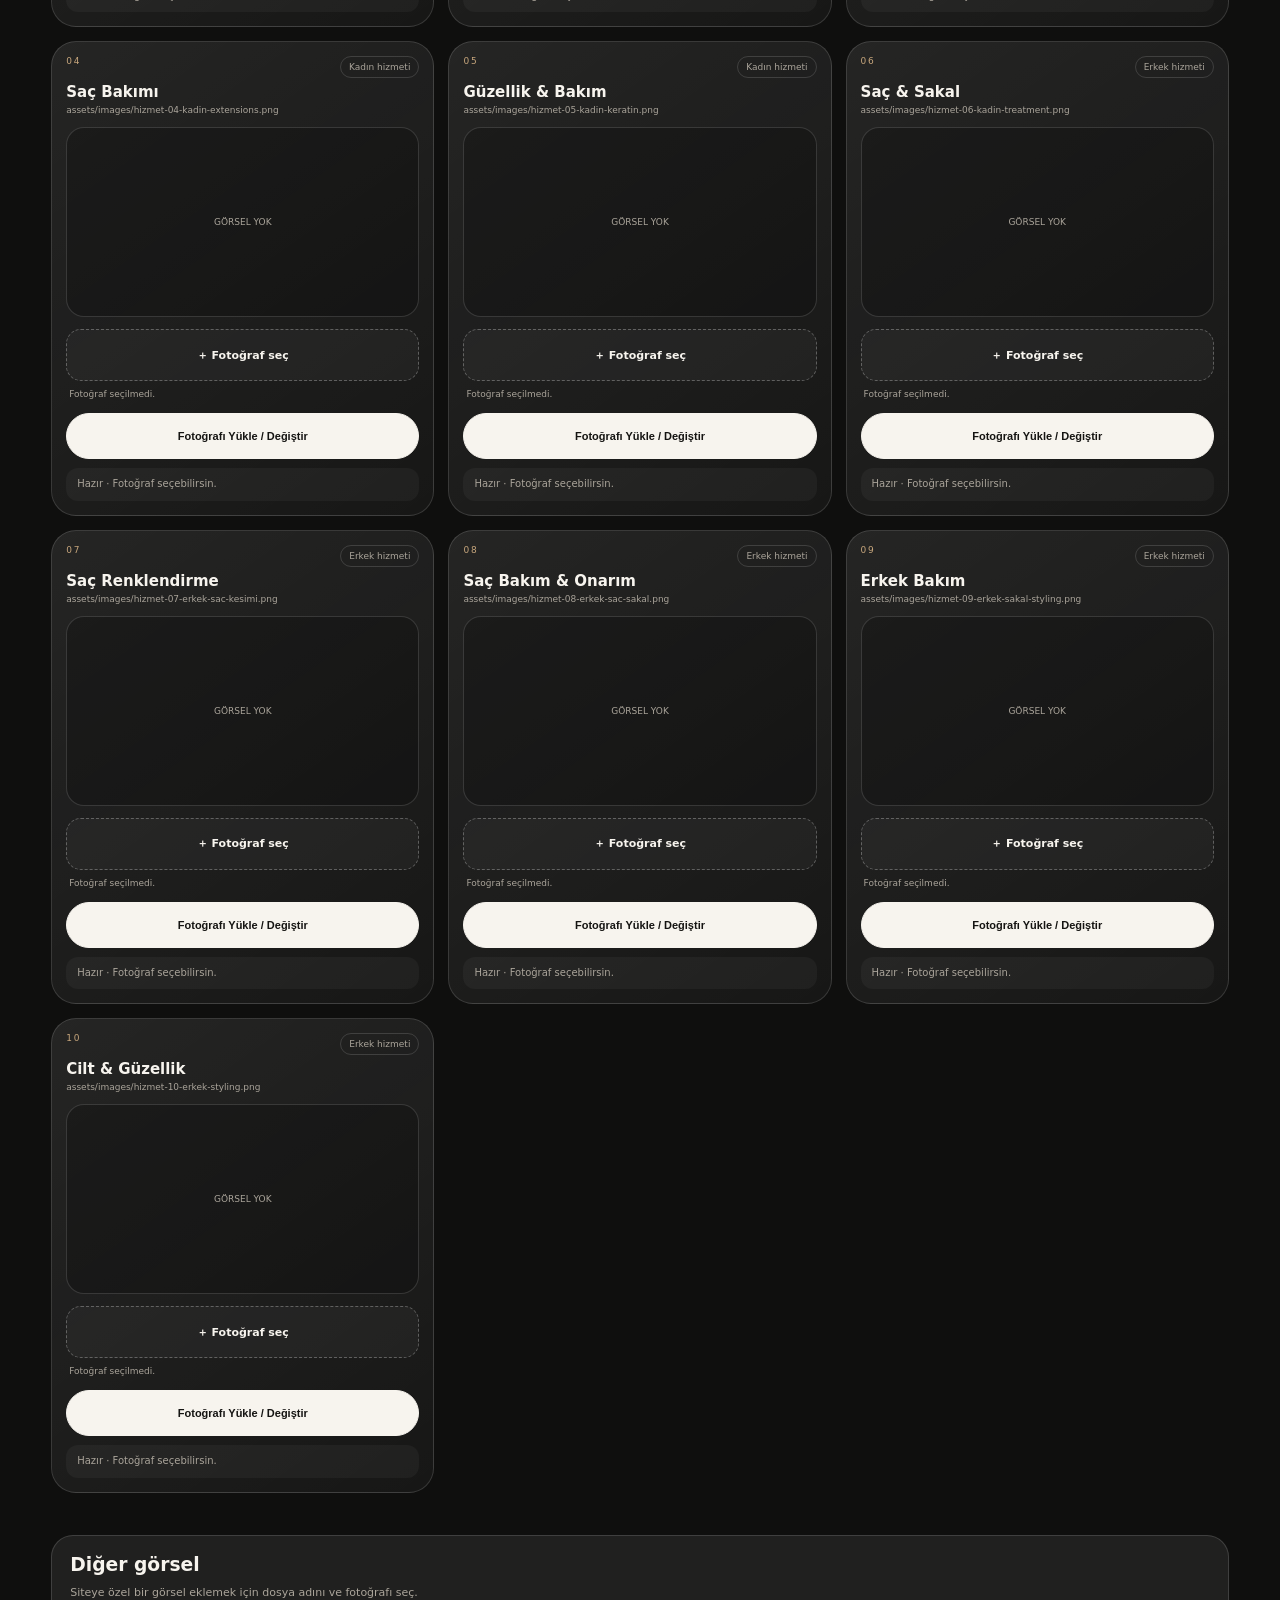
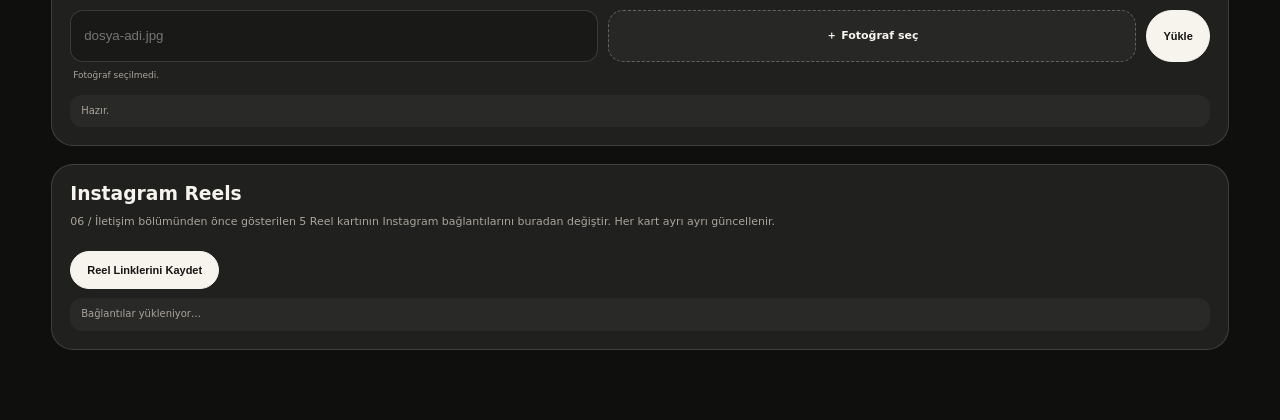
==== commit 9b0b93e7: "Admin: hizmet ana basliklarini 5 kadin 5 erkek olarak esitle" ====
--- a/admin-panel.html
+++ b/admin-panel.html
@@ -3,7 +3,7 @@
 
 .reels-admin .reel-links{display:grid;gap:10px}.reel-link-row{display:grid;grid-template-columns:52px 1fr;gap:10px;align-items:center}.reel-link-row span{font-size:10px;letter-spacing:.14em;color:var(--gold)}.reel-link-row input{width:100%;padding:12px 13px;border-radius:13px;border:1px solid var(--line);background:rgba(0,0,0,.2);color:var(--text);outline:0;font:inherit;font-size:11px}@media(max-width:560px){.reel-link-row{grid-template-columns:1fr}.reel-link-row span{margin-bottom:-5px}}
 </style></head><body><div class="wrap"><header class="top"><div class="brand"><img src="assets/logo/salon-white-logo.png" alt=""><div><b>SALON WHITE</b><small>SİRKECİ · GÖRSEL YÖNETİMİ</small></div></div><a class="back" href="./">← Siteye dön</a></header>
-<main id="dash"><div class="hero"><h1>Görselleri<br><em>kolayca yönet.</em></h1><p class="lead">Salon White web sitesindeki her görseli bulunduğu bölümden seçip değiştirebilirsin. Fotoğraf seçimi belirgin, yükleme durumu her kartta ayrı gösterilir.</p><div class="connection"><span id="dot" class="dot"></span><span id="conn">GitHub bağlantısı kontrol ediliyor…</span></div></div><div id="sections"><section class="section"><div class="section-head"><div><div class="section-kicker">SITE BÖLÜMÜ</div><h2>Ana Sayfa · Slider</h2><p class="section-desc">Ana sayfadaki üst slider görselleri.</p></div></div><div class="grid"><article class="card" data-card="0"><div class="card-top"><span class="num">01</span><span class="tag">Ana slider</span></div><h3>Slider 1 · Dış Cephe</h3><div class="path">assets/images/banner-01-exterior.png</div><div class="preview" id="p0"><img id="im0" alt="Slider 1 · Dış Cephe"><span class="empty">GÖRSEL YOK</span></div><label class="pick"><input id="f0" class="file" type="file" accept="image/jpeg,image/png,image/webp,image/avif">＋ Fotoğraf seç</label><div id="sel0" class="selected">Fotoğraf seçilmedi.</div><button class="btn primary upload" data-u="0">Fotoğrafı Yükle / Değiştir</button><div id="st0" class="status">Hazır · Fotoğraf seçebilirsin.</div></article><article class="card" data-card="1"><div class="card-top"><span class="num">02</span><span class="tag">Ana slider</span></div><h3>Slider 2 · İç Mekân</h3><div class="path">assets/images/banner-02-interior.png</div><div class="preview" id="p1"><img id="im1" alt="Slider 2 · İç Mekân"><span class="empty">GÖRSEL YOK</span></div><label class="pick"><input id="f1" class="file" type="file" accept="image/jpeg,image/png,image/webp,image/avif">＋ Fotoğraf seç</label><div id="sel1" class="selected">Fotoğraf seçilmedi.</div><button class="btn primary upload" data-u="1">Fotoğrafı Yükle / Değiştir</button><div id="st1" class="status">Hazır · Fotoğraf seçebilirsin.</div></article><article class="card" data-card="2"><div class="card-top"><span class="num">03</span><span class="tag">Ana slider</span></div><h3>Slider 3 · Kolaj</h3><div class="path">assets/images/banner-03-collage.png</div><div class="preview" id="p2"><img id="im2" alt="Slider 3 · Kolaj"><span class="empty">GÖRSEL YOK</span></div><label class="pick"><input id="f2" class="file" type="file" accept="image/jpeg,image/png,image/webp,image/avif">＋ Fotoğraf seç</label><div id="sel2" class="selected">Fotoğraf seçilmedi.</div><button class="btn primary upload" data-u="2">Fotoğrafı Yükle / Değiştir</button><div id="st2" class="status">Hazır · Fotoğraf seçebilirsin.</div></article></div></section><section class="section"><div class="section-head"><div><div class="section-kicker">SITE BÖLÜMÜ</div><h2>Ana Sayfa · Atmosfer / Galeri</h2><p class="section-desc">Salon atmosferi ve galeri görselleri.</p></div></div><div class="grid"><article class="card" data-card="3"><div class="card-top"><span class="num">04</span><span class="tag">Salon bölümü</span></div><h3>Salon Atmosferi</h3><div class="path">assets/images/banner-02-interior.png</div><div class="preview" id="p3"><img id="im3" alt="Salon Atmosferi"><span class="empty">GÖRSEL YOK</span></div><label class="pick"><input id="f3" class="file" type="file" accept="image/jpeg,image/png,image/webp,image/avif">＋ Fotoğraf seç</label><div id="sel3" class="selected">Fotoğraf seçilmedi.</div><button class="btn primary upload" data-u="3">Fotoğrafı Yükle / Değiştir</button><div id="st3" class="status">Hazır · Fotoğraf seçebilirsin.</div></article><article class="card" data-card="4"><div class="card-top"><span class="num">05</span><span class="tag">Galeri</span></div><h3>Galeri · Kolaj</h3><div class="path">assets/images/banner-03-collage.png</div><div class="preview" id="p4"><img id="im4" alt="Galeri · Kolaj"><span class="empty">GÖRSEL YOK</span></div><label class="pick"><input id="f4" class="file" type="file" accept="image/jpeg,image/png,image/webp,image/avif">＋ Fotoğraf seç</label><div id="sel4" class="selected">Fotoğraf seçilmedi.</div><button class="btn primary upload" data-u="4">Fotoğrafı Yükle / Değiştir</button><div id="st4" class="status">Hazır · Fotoğraf seçebilirsin.</div></article><article class="card" data-card="5"><div class="card-top"><span class="num">06</span><span class="tag">Galeri</span></div><h3>Galeri · Dış Cephe</h3><div class="path">assets/images/banner-01-exterior.png</div><div class="preview" id="p5"><img id="im5" alt="Galeri · Dış Cephe"><span class="empty">GÖRSEL YOK</span></div><label class="pick"><input id="f5" class="file" type="file" accept="image/jpeg,image/png,image/webp,image/avif">＋ Fotoğraf seç</label><div id="sel5" class="selected">Fotoğraf seçilmedi.</div><button class="btn primary upload" data-u="5">Fotoğrafı Yükle / Değiştir</button><div id="st5" class="status">Hazır · Fotoğraf seçebilirsin.</div></article><article class="card" data-card="6"><div class="card-top"><span class="num">07</span><span class="tag">Galeri</span></div><h3>Galeri · İç Mekân</h3><div class="path">assets/images/banner-02-interior.png</div><div class="preview" id="p6"><img id="im6" alt="Galeri · İç Mekân"><span class="empty">GÖRSEL YOK</span></div><label class="pick"><input id="f6" class="file" type="file" accept="image/jpeg,image/png,image/webp,image/avif">＋ Fotoğraf seç</label><div id="sel6" class="selected">Fotoğraf seçilmedi.</div><button class="btn primary upload" data-u="6">Fotoğrafı Yükle / Değiştir</button><div id="st6" class="status">Hazır · Fotoğraf seçebilirsin.</div></article></div></section><section class="section"><div class="section-head"><div><div class="section-kicker">SITE BÖLÜMÜ</div><h2>Ana Sayfa · İstanbul</h2><p class="section-desc">İstanbul / Eminönü–Sirkeci bölümünün görseli.</p></div></div><div class="grid"><article class="card" data-card="7"><div class="card-top"><span class="num">08</span><span class="tag">İstanbul</span></div><h3>İstanbul Bölümü</h3><div class="path">assets/images/banner-01-exterior.png</div><div class="preview" id="p7"><img id="im7" alt="İstanbul Bölümü"><span class="empty">GÖRSEL YOK</span></div><label class="pick"><input id="f7" class="file" type="file" accept="image/jpeg,image/png,image/webp,image/avif">＋ Fotoğraf seç</label><div id="sel7" class="selected">Fotoğraf seçilmedi.</div><button class="btn primary upload" data-u="7">Fotoğrafı Yükle / Değiştir</button><div id="st7" class="status">Hazır · Fotoğraf seçebilirsin.</div></article></div></section><section class="section"><div class="section-head"><div><div class="section-kicker">SITE BÖLÜMÜ</div><h2>Hizmetler</h2><p class="section-desc">Kadın ve erkek hizmetlerinde kullanılan tüm görseller.</p></div></div><div class="grid"><article class="card" data-card="8"><div class="card-top"><span class="num">09</span><span class="tag">Hizmet</span></div><h3>Kadın · Saç Kesimi</h3><div class="path">assets/images/hizmet-01-kadin-sac-kesimi.jpg</div><div class="preview" id="p8"><img id="im8" alt="Kadın · Saç Kesimi"><span class="empty">GÖRSEL YOK</span></div><label class="pick"><input id="f8" class="file" type="file" accept="image/jpeg,image/png,image/webp,image/avif">＋ Fotoğraf seç</label><div id="sel8" class="selected">Fotoğraf seçilmedi.</div><button class="btn primary upload" data-u="8">Fotoğrafı Yükle / Değiştir</button><div id="st8" class="status">Hazır · Fotoğraf seçebilirsin.</div></article><article class="card" data-card="9"><div class="card-top"><span class="num">10</span><span class="tag">Hizmet</span></div><h3>Kadın · Balayage</h3><div class="path">assets/images/hizmet-02-kadin-balayage.jpg</div><div class="preview" id="p9"><img id="im9" alt="Kadın · Balayage"><span class="empty">GÖRSEL YOK</span></div><label class="pick"><input id="f9" class="file" type="file" accept="image/jpeg,image/png,image/webp,image/avif">＋ Fotoğraf seç</label><div id="sel9" class="selected">Fotoğraf seçilmedi.</div><button class="btn primary upload" data-u="9">Fotoğrafı Yükle / Değiştir</button><div id="st9" class="status">Hazır · Fotoğraf seçebilirsin.</div></article><article class="card" data-card="10"><div class="card-top"><span class="num">11</span><span class="tag">Hizmet</span></div><h3>Kadın · Ombre</h3><div class="path">assets/images/hizmet-03-kadin-ombre.jpg</div><div class="preview" id="p10"><img id="im10" alt="Kadın · Ombre"><span class="empty">GÖRSEL YOK</span></div><label class="pick"><input id="f10" class="file" type="file" accept="image/jpeg,image/png,image/webp,image/avif">＋ Fotoğraf seç</label><div id="sel10" class="selected">Fotoğraf seçilmedi.</div><button class="btn primary upload" data-u="10">Fotoğrafı Yükle / Değiştir</button><div id="st10" class="status">Hazır · Fotoğraf seçebilirsin.</div></article><article class="card" data-card="11"><div class="card-top"><span class="num">12</span><span class="tag">Hizmet</span></div><h3>Kadın · Extensions</h3><div class="path">assets/images/hizmet-04-kadin-extensions.jpg</div><div class="preview" id="p11"><img id="im11" alt="Kadın · Extensions"><span class="empty">GÖRSEL YOK</span></div><label class="pick"><input id="f11" class="file" type="file" accept="image/jpeg,image/png,image/webp,image/avif">＋ Fotoğraf seç</label><div id="sel11" class="selected">Fotoğraf seçilmedi.</div><button class="btn primary upload" data-u="11">Fotoğrafı Yükle / Değiştir</button><div id="st11" class="status">Hazır · Fotoğraf seçebilirsin.</div></article><article class="card" data-card="12"><div class="card-top"><span class="num">13</span><span class="tag">Hizmet</span></div><h3>Kadın · Keratin</h3><div class="path">assets/images/hizmet-05-kadin-keratin.jpg</div><div class="preview" id="p12"><img id="im12" alt="Kadın · Keratin"><span class="empty">GÖRSEL YOK</span></div><label class="pick"><input id="f12" class="file" type="file" accept="image/jpeg,image/png,image/webp,image/avif">＋ Fotoğraf seç</label><div id="sel12" class="selected">Fotoğraf seçilmedi.</div><button class="btn primary upload" data-u="12">Fotoğrafı Yükle / Değiştir</button><div id="st12" class="status">Hazır · Fotoğraf seçebilirsin.</div></article><article class="card" data-card="13"><div class="card-top"><span class="num">14</span><span class="tag">Hizmet</span></div><h3>Kadın · Hair Treatment</h3><div class="path">assets/images/hizmet-06-kadin-treatment.jpg</div><div class="preview" id="p13"><img id="im13" alt="Kadın · Hair Treatment"><span class="empty">GÖRSEL YOK</span></div><label class="pick"><input id="f13" class="file" type="file" accept="image/jpeg,image/png,image/webp,image/avif">＋ Fotoğraf seç</label><div id="sel13" class="selected">Fotoğraf seçilmedi.</div><button class="btn primary upload" data-u="13">Fotoğrafı Yükle / Değiştir</button><div id="st13" class="status">Hazır · Fotoğraf seçebilirsin.</div></article><article class="card" data-card="14"><div class="card-top"><span class="num">15</span><span class="tag">Hizmet</span></div><h3>Erkek · Saç Kesimi</h3><div class="path">assets/images/hizmet-07-erkek-sac-kesimi.jpg</div><div class="preview" id="p14"><img id="im14" alt="Erkek · Saç Kesimi"><span class="empty">GÖRSEL YOK</span></div><label class="pick"><input id="f14" class="file" type="file" accept="image/jpeg,image/png,image/webp,image/avif">＋ Fotoğraf seç</label><div id="sel14" class="selected">Fotoğraf seçilmedi.</div><button class="btn primary upload" data-u="14">Fotoğrafı Yükle / Değiştir</button><div id="st14" class="status">Hazır · Fotoğraf seçebilirsin.</div></article><article class="card" data-card="15"><div class="card-top"><span class="num">16</span><span class="tag">Hizmet</span></div><h3>Erkek · Saç & Sakal</h3><div class="path">assets/images/hizmet-08-erkek-sac-sakal.jpg</div><div class="preview" id="p15"><img id="im15" alt="Erkek · Saç & Sakal"><span class="empty">GÖRSEL YOK</span></div><label class="pick"><input id="f15" class="file" type="file" accept="image/jpeg,image/png,image/webp,image/avif">＋ Fotoğraf seç</label><div id="sel15" class="selected">Fotoğraf seçilmedi.</div><button class="btn primary upload" data-u="15">Fotoğrafı Yükle / Değiştir</button><div id="st15" class="status">Hazır · Fotoğraf seçebilirsin.</div></article><article class="card" data-card="16"><div class="card-top"><span class="num">17</span><span class="tag">Hizmet</span></div><h3>Erkek · Sakal Styling</h3><div class="path">assets/images/hizmet-09-erkek-sakal-styling.jpg</div><div class="preview" id="p16"><img id="im16" alt="Erkek · Sakal Styling"><span class="empty">GÖRSEL YOK</span></div><label class="pick"><input id="f16" class="file" type="file" accept="image/jpeg,image/png,image/webp,image/avif">＋ Fotoğraf seç</label><div id="sel16" class="selected">Fotoğraf seçilmedi.</div><button class="btn primary upload" data-u="16">Fotoğrafı Yükle / Değiştir</button><div id="st16" class="status">Hazır · Fotoğraf seçebilirsin.</div></article><article class="card" data-card="17"><div class="card-top"><span class="num">18</span><span class="tag">Hizmet</span></div><h3>Erkek · Styling</h3><div class="path">assets/images/hizmet-10-erkek-styling.jpg</div><div class="preview" id="p17"><img id="im17" alt="Erkek · Styling"><span class="empty">GÖRSEL YOK</span></div><label class="pick"><input id="f17" class="file" type="file" accept="image/jpeg,image/png,image/webp,image/avif">＋ Fotoğraf seç</label><div id="sel17" class="selected">Fotoğraf seçilmedi.</div><button class="btn primary upload" data-u="17">Fotoğrafı Yükle / Değiştir</button><div id="st17" class="status">Hazır · Fotoğraf seçebilirsin.</div></article><article class="card" data-card="18"><div class="card-top"><span class="num">19</span><span class="tag">Hizmet</span></div><h3>Erkek · Hair Treatment</h3><div class="path">assets/images/hizmet-11-erkek-treatment.jpg</div><div class="preview" id="p18"><img id="im18" alt="Erkek · Hair Treatment"><span class="empty">GÖRSEL YOK</span></div><label class="pick"><input id="f18" class="file" type="file" accept="image/jpeg,image/png,image/webp,image/avif">＋ Fotoğraf seç</label><div id="sel18" class="selected">Fotoğraf seçilmedi.</div><button class="btn primary upload" data-u="18">Fotoğrafı Yükle / Değiştir</button><div id="st18" class="status">Hazır · Fotoğraf seçebilirsin.</div></article><article class="card" data-card="19"><div class="card-top"><span class="num">20</span><span class="tag">Hizmet</span></div><h3>Erkek · Classic Grooming</h3><div class="path">assets/images/hizmet-12-erkek-grooming.jpg</div><div class="preview" id="p19"><img id="im19" alt="Erkek · Classic Grooming"><span class="empty">GÖRSEL YOK</span></div><label class="pick"><input id="f19" class="file" type="file" accept="image/jpeg,image/png,image/webp,image/avif">＋ Fotoğraf seç</label><div id="sel19" class="selected">Fotoğraf seçilmedi.</div><button class="btn primary upload" data-u="19">Fotoğrafı Yükle / Değiştir</button><div id="st19" class="status">Hazır · Fotoğraf seçebilirsin.</div></article></div></section></div><section class="custom"><h3>Diğer görsel</h3><p>Siteye özel bir görsel eklemek için dosya adını ve fotoğrafı seç.</p><div class="custom-row"><input id="cn" class="input" placeholder="dosya-adi.jpg"><label class="pick"><input id="cf" class="file" type="file" accept="image/*">＋ Fotoğraf seç</label><button id="cu" class="btn primary">Yükle</button></div><div id="cs" class="selected">Fotoğraf seçilmedi.</div><div id="cstatus" class="status">Hazır.</div></section><section class="custom reels-admin"><h3>Instagram Reels</h3><p>06 / İletişim bölümünden önce gösterilen 5 Reel kartının Instagram bağlantılarını buradan değiştir. Her kart ayrı ayrı güncellenir.</p><div id="reelLinks" class="reel-links"></div><button id="saveReels" class="btn primary" style="margin-top:12px">Reel Linklerini Kaydet</button><div id="reelStatus" class="status">Bağlantılar yükleniyor…</div></section></main></div><div id="toast" class="toast"></div>
+<main id="dash"><div class="hero"><h1>Görselleri<br><em>kolayca yönet.</em></h1><p class="lead">Salon White web sitesindeki her görseli bulunduğu bölümden seçip değiştirebilirsin. Fotoğraf seçimi belirgin, yükleme durumu her kartta ayrı gösterilir.</p><div class="connection"><span id="dot" class="dot"></span><span id="conn">GitHub bağlantısı kontrol ediliyor…</span></div></div><div id="sections"><section class="section"><div class="section-head"><div><div class="section-kicker">SITE BÖLÜMÜ</div><h2>Ana Sayfa · Slider</h2><p class="section-desc">Ana sayfadaki üst slider görselleri.</p></div></div><div class="grid"><article class="card" data-card="0"><div class="card-top"><span class="num">01</span><span class="tag">Ana slider</span></div><h3>Slider 1 · Dış Cephe</h3><div class="path">assets/images/banner-01-exterior.png</div><div class="preview" id="p0"><img id="im0" alt="Slider 1 · Dış Cephe"><span class="empty">GÖRSEL YOK</span></div><label class="pick"><input id="f0" class="file" type="file" accept="image/jpeg,image/png,image/webp,image/avif">＋ Fotoğraf seç</label><div id="sel0" class="selected">Fotoğraf seçilmedi.</div><button class="btn primary upload" data-u="0">Fotoğrafı Yükle / Değiştir</button><div id="st0" class="status">Hazır · Fotoğraf seçebilirsin.</div></article><article class="card" data-card="1"><div class="card-top"><span class="num">02</span><span class="tag">Ana slider</span></div><h3>Slider 2 · İç Mekân</h3><div class="path">assets/images/banner-02-interior.png</div><div class="preview" id="p1"><img id="im1" alt="Slider 2 · İç Mekân"><span class="empty">GÖRSEL YOK</span></div><label class="pick"><input id="f1" class="file" type="file" accept="image/jpeg,image/png,image/webp,image/avif">＋ Fotoğraf seç</label><div id="sel1" class="selected">Fotoğraf seçilmedi.</div><button class="btn primary upload" data-u="1">Fotoğrafı Yükle / Değiştir</button><div id="st1" class="status">Hazır · Fotoğraf seçebilirsin.</div></article><article class="card" data-card="2"><div class="card-top"><span class="num">03</span><span class="tag">Ana slider</span></div><h3>Slider 3 · Kolaj</h3><div class="path">assets/images/banner-03-collage.png</div><div class="preview" id="p2"><img id="im2" alt="Slider 3 · Kolaj"><span class="empty">GÖRSEL YOK</span></div><label class="pick"><input id="f2" class="file" type="file" accept="image/jpeg,image/png,image/webp,image/avif">＋ Fotoğraf seç</label><div id="sel2" class="selected">Fotoğraf seçilmedi.</div><button class="btn primary upload" data-u="2">Fotoğrafı Yükle / Değiştir</button><div id="st2" class="status">Hazır · Fotoğraf seçebilirsin.</div></article></div></section><section class="section"><div class="section-head"><div><div class="section-kicker">SITE BÖLÜMÜ</div><h2>Ana Sayfa · Atmosfer / Galeri</h2><p class="section-desc">Salon atmosferi ve galeri görselleri.</p></div></div><div class="grid"><article class="card" data-card="3"><div class="card-top"><span class="num">04</span><span class="tag">Salon bölümü</span></div><h3>Salon Atmosferi</h3><div class="path">assets/images/banner-02-interior.png</div><div class="preview" id="p3"><img id="im3" alt="Salon Atmosferi"><span class="empty">GÖRSEL YOK</span></div><label class="pick"><input id="f3" class="file" type="file" accept="image/jpeg,image/png,image/webp,image/avif">＋ Fotoğraf seç</label><div id="sel3" class="selected">Fotoğraf seçilmedi.</div><button class="btn primary upload" data-u="3">Fotoğrafı Yükle / Değiştir</button><div id="st3" class="status">Hazır · Fotoğraf seçebilirsin.</div></article><article class="card" data-card="4"><div class="card-top"><span class="num">05</span><span class="tag">Galeri</span></div><h3>Galeri · Kolaj</h3><div class="path">assets/images/banner-03-collage.png</div><div class="preview" id="p4"><img id="im4" alt="Galeri · Kolaj"><span class="empty">GÖRSEL YOK</span></div><label class="pick"><input id="f4" class="file" type="file" accept="image/jpeg,image/png,image/webp,image/avif">＋ Fotoğraf seç</label><div id="sel4" class="selected">Fotoğraf seçilmedi.</div><button class="btn primary upload" data-u="4">Fotoğrafı Yükle / Değiştir</button><div id="st4" class="status">Hazır · Fotoğraf seçebilirsin.</div></article><article class="card" data-card="5"><div class="card-top"><span class="num">06</span><span class="tag">Galeri</span></div><h3>Galeri · Dış Cephe</h3><div class="path">assets/images/banner-01-exterior.png</div><div class="preview" id="p5"><img id="im5" alt="Galeri · Dış Cephe"><span class="empty">GÖRSEL YOK</span></div><label class="pick"><input id="f5" class="file" type="file" accept="image/jpeg,image/png,image/webp,image/avif">＋ Fotoğraf seç</label><div id="sel5" class="selected">Fotoğraf seçilmedi.</div><button class="btn primary upload" data-u="5">Fotoğrafı Yükle / Değiştir</button><div id="st5" class="status">Hazır · Fotoğraf seçebilirsin.</div></article><article class="card" data-card="6"><div class="card-top"><span class="num">07</span><span class="tag">Galeri</span></div><h3>Galeri · İç Mekân</h3><div class="path">assets/images/banner-02-interior.png</div><div class="preview" id="p6"><img id="im6" alt="Galeri · İç Mekân"><span class="empty">GÖRSEL YOK</span></div><label class="pick"><input id="f6" class="file" type="file" accept="image/jpeg,image/png,image/webp,image/avif">＋ Fotoğraf seç</label><div id="sel6" class="selected">Fotoğraf seçilmedi.</div><button class="btn primary upload" data-u="6">Fotoğrafı Yükle / Değiştir</button><div id="st6" class="status">Hazır · Fotoğraf seçebilirsin.</div></article></div></section><section class="section"><div class="section-head"><div><div class="section-kicker">SITE BÖLÜMÜ</div><h2>Ana Sayfa · İstanbul</h2><p class="section-desc">İstanbul / Eminönü–Sirkeci bölümünün görseli.</p></div></div><div class="grid"><article class="card" data-card="7"><div class="card-top"><span class="num">08</span><span class="tag">İstanbul</span></div><h3>İstanbul Bölümü</h3><div class="path">assets/images/banner-01-exterior.png</div><div class="preview" id="p7"><img id="im7" alt="İstanbul Bölümü"><span class="empty">GÖRSEL YOK</span></div><label class="pick"><input id="f7" class="file" type="file" accept="image/jpeg,image/png,image/webp,image/avif">＋ Fotoğraf seç</label><div id="sel7" class="selected">Fotoğraf seçilmedi.</div><button class="btn primary upload" data-u="7">Fotoğrafı Yükle / Değiştir</button><div id="st7" class="status">Hazır · Fotoğraf seçebilirsin.</div></article></div></section><section class="section"><div class="section-head"><div><div class="section-kicker">SITE BÖLÜMÜ</div><h2>Hizmetler</h2><p class="section-desc">Kadın ve erkek hizmetlerinde kullanılan 10 ana hizmet görseli.</p></div></div><div class="grid"><article class="card" data-card="8"><div class="card-top"><span class="num">01</span><span class="tag">Kadın hizmeti</span></div><h3>Saç & Şekillendirme</h3><div class="path">assets/images/hizmet-01-kadin-sac-kesimi.jpg</div><div class="preview" id="p8"><img id="im8" alt="Saç & Şekillendirme"><span class="empty">GÖRSEL YOK</span></div><label class="pick"><input id="f8" class="file" type="file" accept="image/jpeg,image/png,image/webp,image/avif">＋ Fotoğraf seç</label><div id="sel8" class="selected">Fotoğraf seçilmedi.</div><button class="btn primary upload" data-u="8">Fotoğrafı Yükle / Değiştir</button><div id="st8" class="status">Hazır · Fotoğraf seçebilirsin.</div></article><article class="card" data-card="9"><div class="card-top"><span class="num">02</span><span class="tag">Kadın hizmeti</span></div><h3>Saç Renklendirme</h3><div class="path">assets/images/hizmet-02-kadin-balayage.jpg</div><div class="preview" id="p9"><img id="im9" alt="Saç Renklendirme"><span class="empty">GÖRSEL YOK</span></div><label class="pick"><input id="f9" class="file" type="file" accept="image/jpeg,image/png,image/webp,image/avif">＋ Fotoğraf seç</label><div id="sel9" class="selected">Fotoğraf seçilmedi.</div><button class="btn primary upload" data-u="9">Fotoğrafı Yükle / Değiştir</button><div id="st9" class="status">Hazır · Fotoğraf seçebilirsin.</div></article><article class="card" data-card="10"><div class="card-top"><span class="num">03</span><span class="tag">Kadın hizmeti</span></div><h3>Saç Kaynak & Extensions</h3><div class="path">assets/images/hizmet-04-kadin-extensions.jpg</div><div class="preview" id="p10"><img id="im10" alt="Saç Kaynak & Extensions"><span class="empty">GÖRSEL YOK</span></div><label class="pick"><input id="f10" class="file" type="file" accept="image/jpeg,image/png,image/webp,image/avif">＋ Fotoğraf seç</label><div id="sel10" class="selected">Fotoğraf seçilmedi.</div><button class="btn primary upload" data-u="10">Fotoğrafı Yükle / Değiştir</button><div id="st10" class="status">Hazır · Fotoğraf seçebilirsin.</div></article><article class="card" data-card="11"><div class="card-top"><span class="num">04</span><span class="tag">Kadın hizmeti</span></div><h3>Saç Bakımı</h3><div class="path">assets/images/hizmet-06-kadin-treatment.jpg</div><div class="preview" id="p11"><img id="im11" alt="Saç Bakımı"><span class="empty">GÖRSEL YOK</span></div><label class="pick"><input id="f11" class="file" type="file" accept="image/jpeg,image/png,image/webp,image/avif">＋ Fotoğraf seç</label><div id="sel11" class="selected">Fotoğraf seçilmedi.</div><button class="btn primary upload" data-u="11">Fotoğrafı Yükle / Değiştir</button><div id="st11" class="status">Hazır · Fotoğraf seçebilirsin.</div></article><article class="card" data-card="12"><div class="card-top"><span class="num">05</span><span class="tag">Kadın hizmeti</span></div><h3>Güzellik & Bakım</h3><div class="path">assets/images/hizmet-05-kadin-keratin.jpg</div><div class="preview" id="p12"><img id="im12" alt="Güzellik & Bakım"><span class="empty">GÖRSEL YOK</span></div><label class="pick"><input id="f12" class="file" type="file" accept="image/jpeg,image/png,image/webp,image/avif">＋ Fotoğraf seç</label><div id="sel12" class="selected">Fotoğraf seçilmedi.</div><button class="btn primary upload" data-u="12">Fotoğrafı Yükle / Değiştir</button><div id="st12" class="status">Hazır · Fotoğraf seçebilirsin.</div></article><article class="card" data-card="13"><div class="card-top"><span class="num">06</span><span class="tag">Erkek hizmeti</span></div><h3>Saç & Sakal</h3><div class="path">assets/images/hizmet-08-erkek-sac-sakal.jpg</div><div class="preview" id="p13"><img id="im13" alt="Saç & Sakal"><span class="empty">GÖRSEL YOK</span></div><label class="pick"><input id="f13" class="file" type="file" accept="image/jpeg,image/png,image/webp,image/avif">＋ Fotoğraf seç</label><div id="sel13" class="selected">Fotoğraf seçilmedi.</div><button class="btn primary upload" data-u="13">Fotoğrafı Yükle / Değiştir</button><div id="st13" class="status">Hazır · Fotoğraf seçebilirsin.</div></article><article class="card" data-card="14"><div class="card-top"><span class="num">07</span><span class="tag">Erkek hizmeti</span></div><h3>Saç Renklendirme</h3><div class="path">assets/images/hizmet-07-erkek-sac-kesimi.jpg</div><div class="preview" id="p14"><img id="im14" alt="Saç Renklendirme"><span class="empty">GÖRSEL YOK</span></div><label class="pick"><input id="f14" class="file" type="file" accept="image/jpeg,image/png,image/webp,image/avif">＋ Fotoğraf seç</label><div id="sel14" class="selected">Fotoğraf seçilmedi.</div><button class="btn primary upload" data-u="14">Fotoğrafı Yükle / Değiştir</button><div id="st14" class="status">Hazır · Fotoğraf seçebilirsin.</div></article><article class="card" data-card="15"><div class="card-top"><span class="num">08</span><span class="tag">Erkek hizmeti</span></div><h3>Saç Bakım & Onarım</h3><div class="path">assets/images/hizmet-11-erkek-treatment.jpg</div><div class="preview" id="p15"><img id="im15" alt="Saç Bakım & Onarım"><span class="empty">GÖRSEL YOK</span></div><label class="pick"><input id="f15" class="file" type="file" accept="image/jpeg,image/png,image/webp,image/avif">＋ Fotoğraf seç</label><div id="sel15" class="selected">Fotoğraf seçilmedi.</div><button class="btn primary upload" data-u="15">Fotoğrafı Yükle / Değiştir</button><div id="st15" class="status">Hazır · Fotoğraf seçebilirsin.</div></article><article class="card" data-card="16"><div class="card-top"><span class="num">09</span><span class="tag">Erkek hizmeti</span></div><h3>Erkek Bakım</h3><div class="path">assets/images/hizmet-12-erkek-grooming.jpg</div><div class="preview" id="p16"><img id="im16" alt="Erkek Bakım"><span class="empty">GÖRSEL YOK</span></div><label class="pick"><input id="f16" class="file" type="file" accept="image/jpeg,image/png,image/webp,image/avif">＋ Fotoğraf seç</label><div id="sel16" class="selected">Fotoğraf seçilmedi.</div><button class="btn primary upload" data-u="16">Fotoğrafı Yükle / Değiştir</button><div id="st16" class="status">Hazır · Fotoğraf seçebilirsin.</div></article><article class="card" data-card="17"><div class="card-top"><span class="num">10</span><span class="tag">Erkek hizmeti</span></div><h3>Cilt & Güzellik</h3><div class="path">assets/images/hizmet-10-erkek-styling.jpg</div><div class="preview" id="p17"><img id="im17" alt="Cilt & Güzellik"><span class="empty">GÖRSEL YOK</span></div><label class="pick"><input id="f17" class="file" type="file" accept="image/jpeg,image/png,image/webp,image/avif">＋ Fotoğraf seç</label><div id="sel17" class="selected">Fotoğraf seçilmedi.</div><button class="btn primary upload" data-u="17">Fotoğrafı Yükle / Değiştir</button><div id="st17" class="status">Hazır · Fotoğraf seçebilirsin.</div></article></div></section></div><section class="custom"><h3>Diğer görsel</h3><p>Siteye özel bir görsel eklemek için dosya adını ve fotoğrafı seç.</p><div class="custom-row"><input id="cn" class="input" placeholder="dosya-adi.jpg"><label class="pick"><input id="cf" class="file" type="file" accept="image/*">＋ Fotoğraf seç</label><button id="cu" class="btn primary">Yükle</button></div><div id="cs" class="selected">Fotoğraf seçilmedi.</div><div id="cstatus" class="status">Hazır.</div></section><section class="custom reels-admin"><h3>Instagram Reels</h3><p>06 / İletişim bölümünden önce gösterilen 5 Reel kartının Instagram bağlantılarını buradan değiştir. Her kart ayrı ayrı güncellenir.</p><div id="reelLinks" class="reel-links"></div><button id="saveReels" class="btn primary" style="margin-top:12px">Reel Linklerini Kaydet</button><div id="reelStatus" class="status">Bağlantılar yükleniyor…</div></section></main></div><div id="toast" class="toast"></div>
 <script src="/image-slots.js?v=20260927-2305"></script><script>
 const sections=[
 {title:"Ana Sayfa · Slider",desc:"Ana sayfadaki üst slider görselleri.",items:[
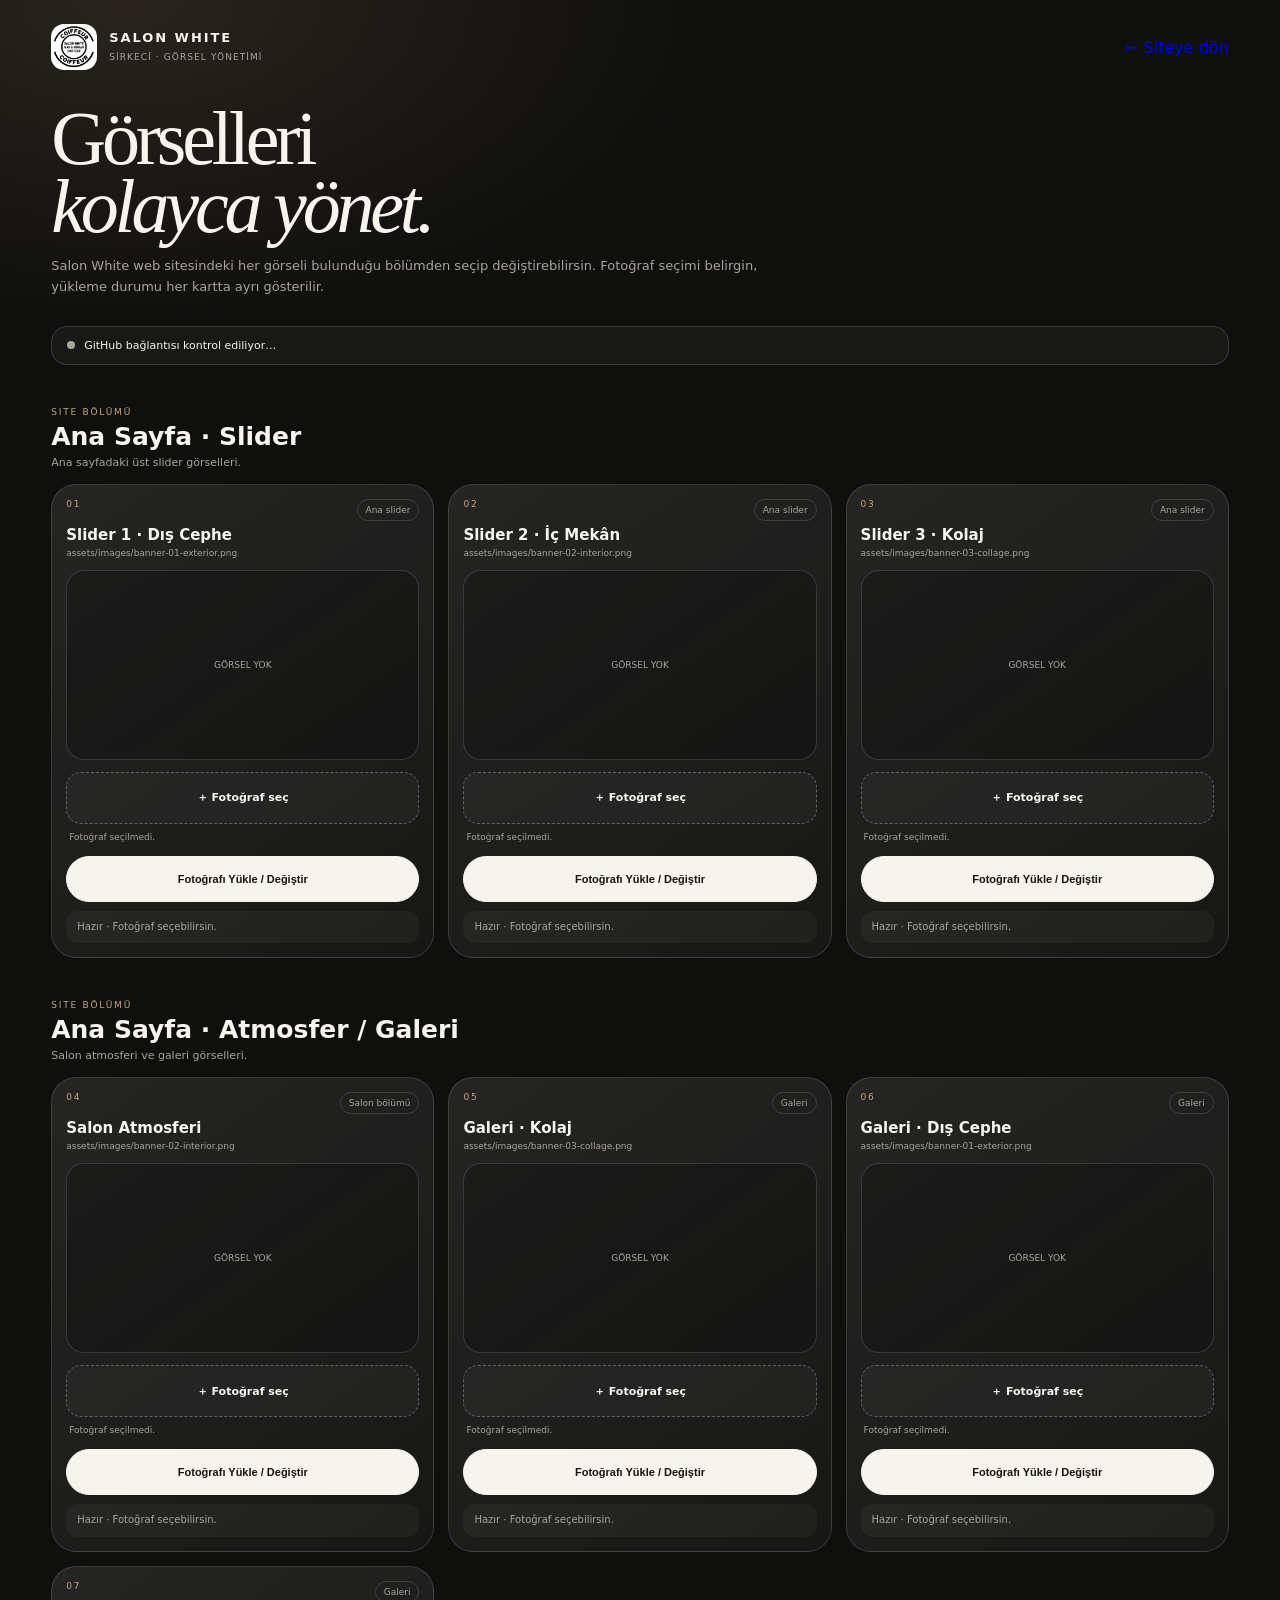
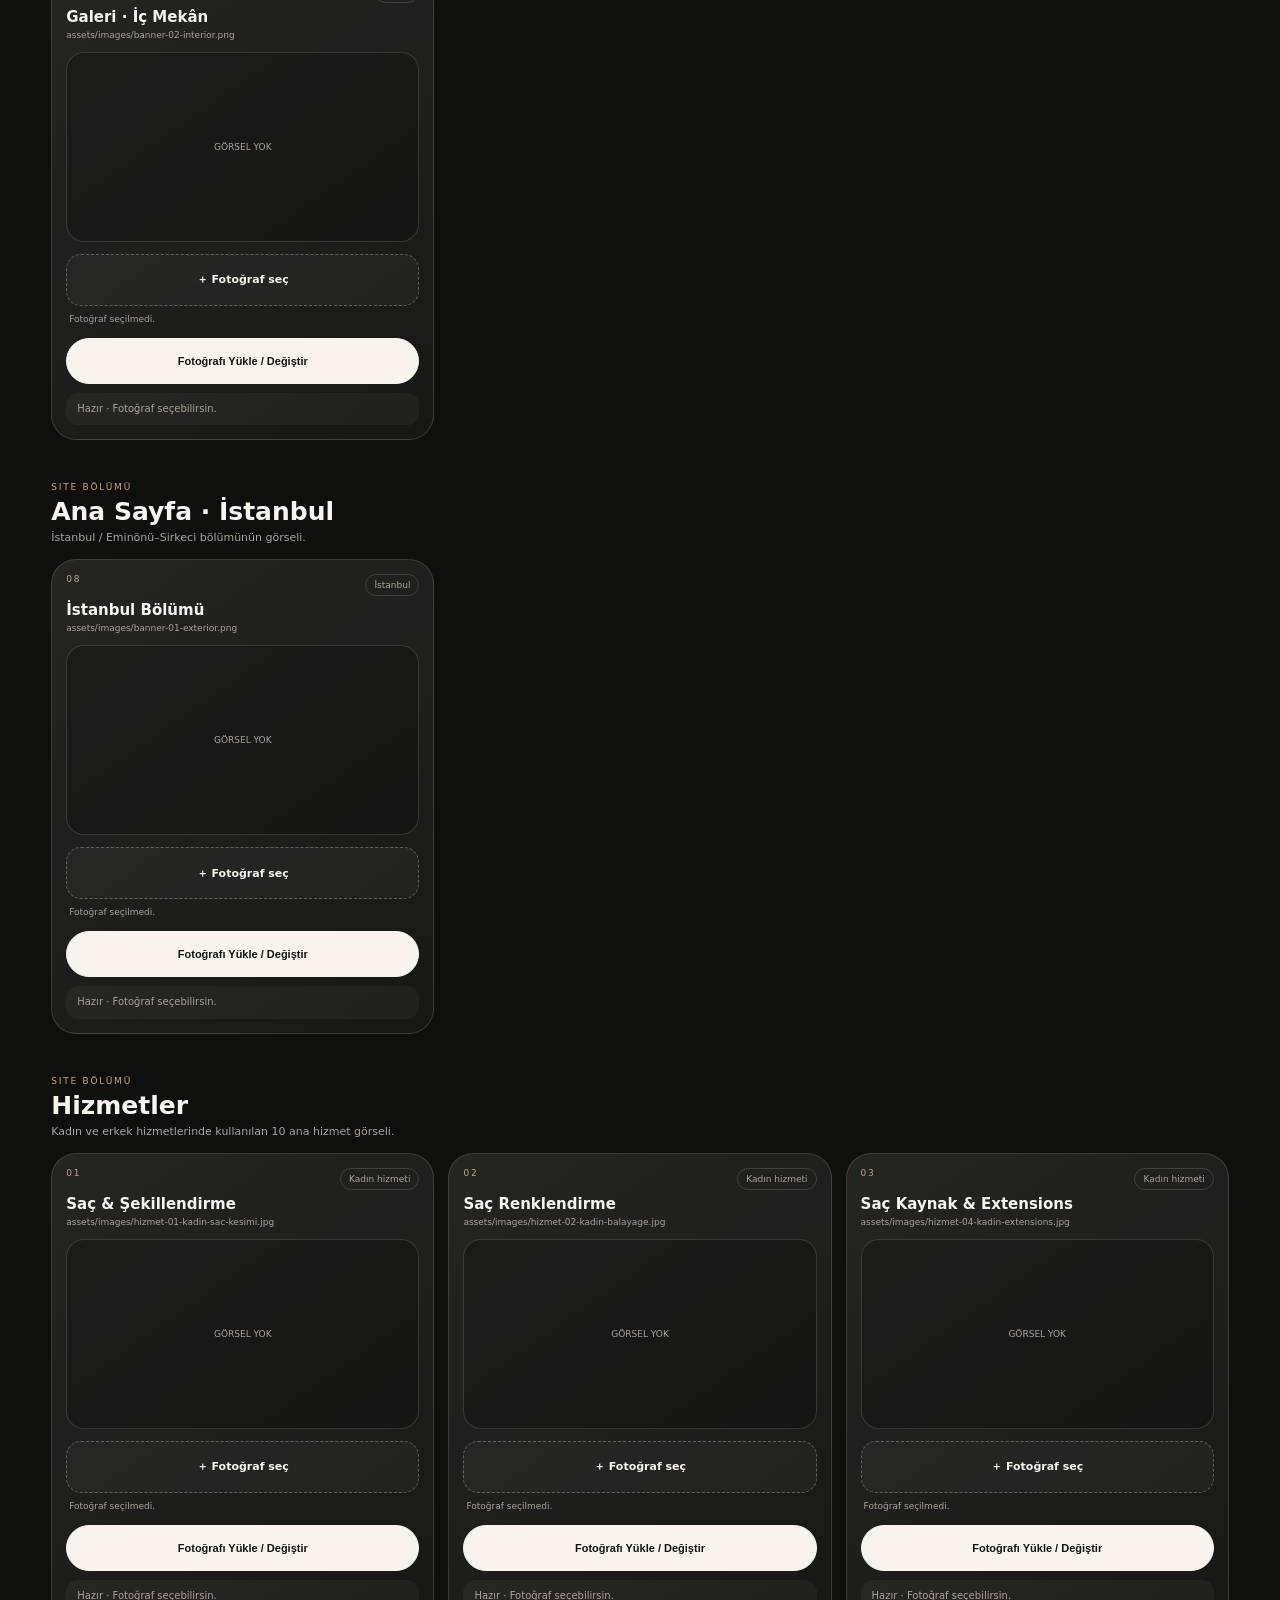
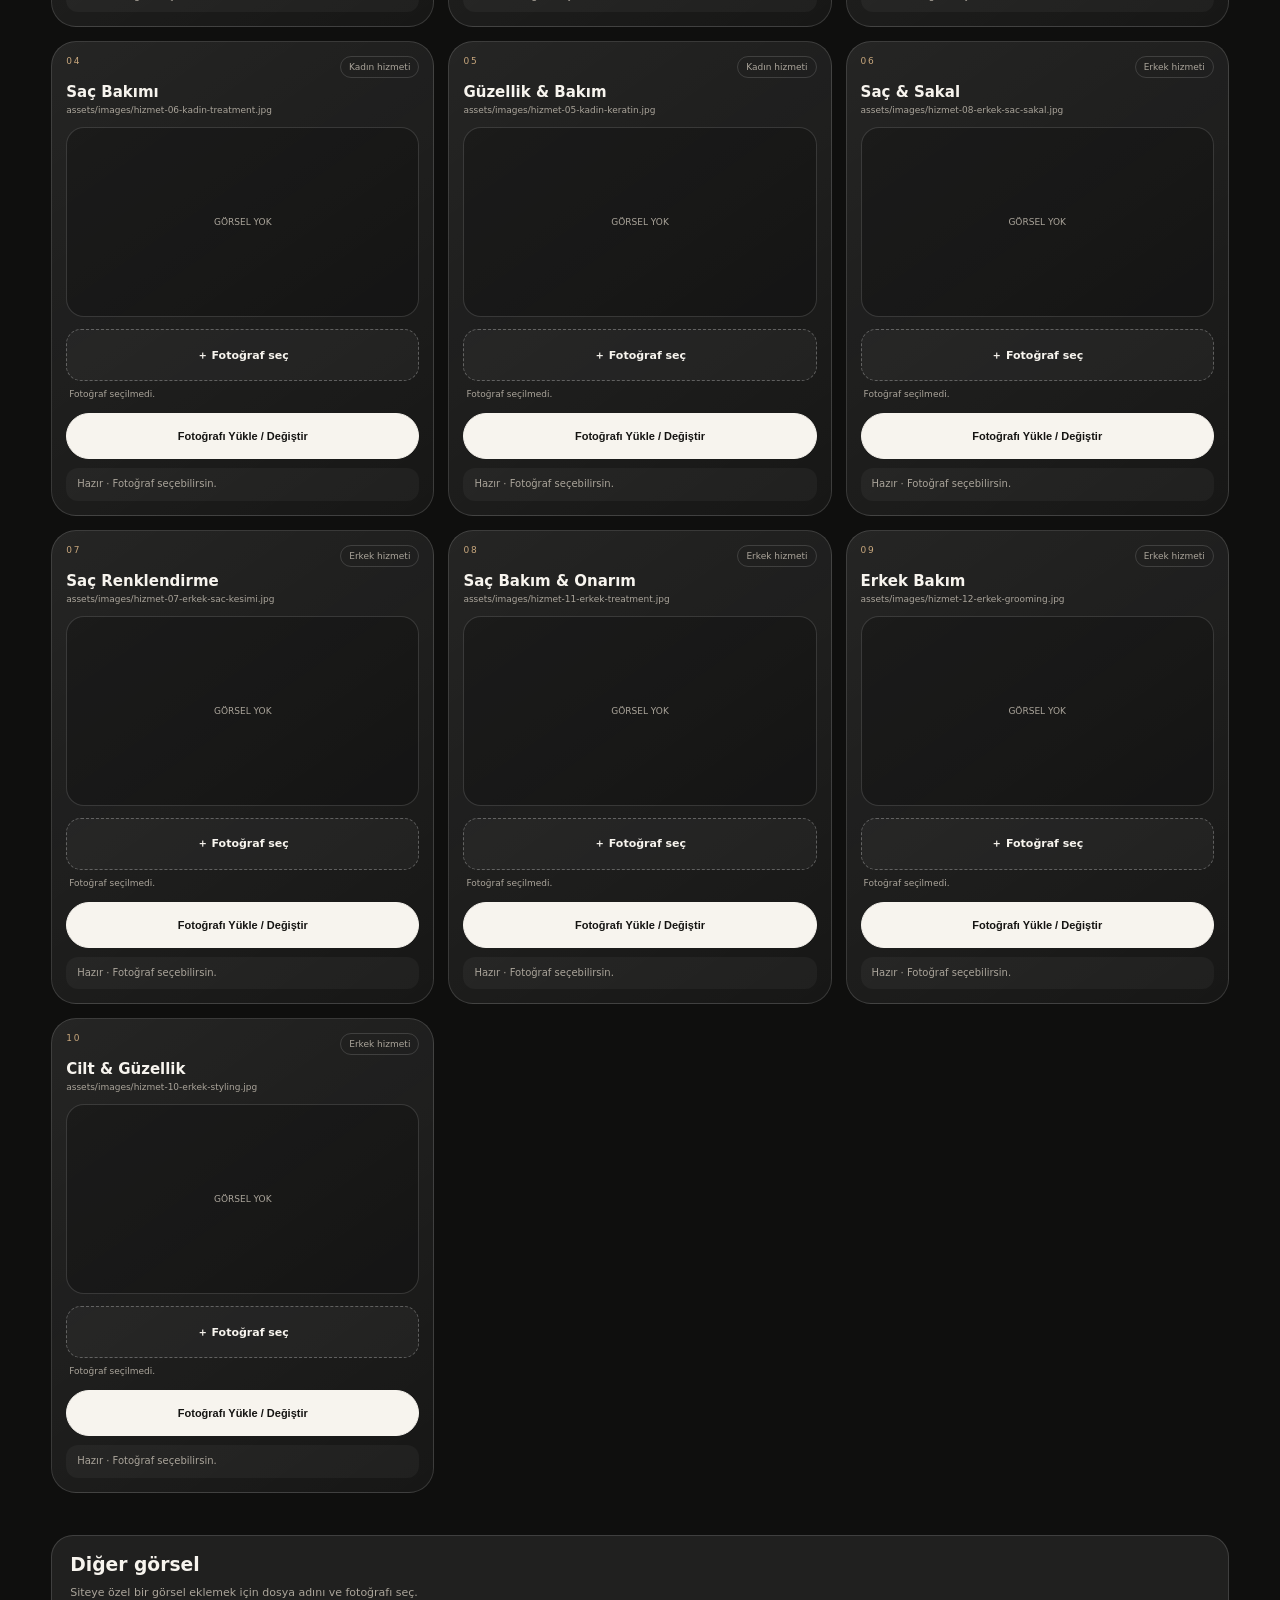
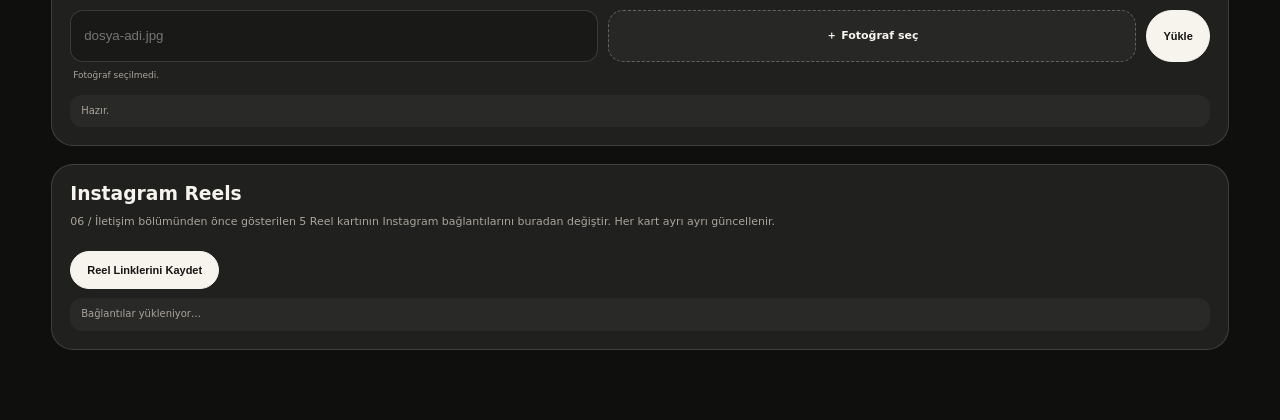
==== commit b446ea80: "Admin: 9 fotoğraflı galeri yükleme alanını genişlet" ====
--- a/admin-panel.html
+++ b/admin-panel.html
@@ -4,7 +4,7 @@
 .reels-admin .reel-links{display:grid;gap:10px}.reel-link-row{display:grid;grid-template-columns:52px 1fr;gap:10px;align-items:center}.reel-link-row span{font-size:10px;letter-spacing:.14em;color:var(--gold)}.reel-link-row input{width:100%;padding:12px 13px;border-radius:13px;border:1px solid var(--line);background:rgba(0,0,0,.2);color:var(--text);outline:0;font:inherit;font-size:11px}@media(max-width:560px){.reel-link-row{grid-template-columns:1fr}.reel-link-row span{margin-bottom:-5px}}
 </style></head><body><div class="wrap"><header class="top"><div class="brand"><img src="assets/logo/salon-white-logo.png" alt=""><div><b>SALON WHITE</b><small>SİRKECİ · GÖRSEL YÖNETİMİ</small></div></div><a class="back" href="./">← Siteye dön</a></header>
 <main id="dash"><div class="hero"><h1>Görselleri<br><em>kolayca yönet.</em></h1><p class="lead">Salon White web sitesindeki her görseli bulunduğu bölümden seçip değiştirebilirsin. Fotoğraf seçimi belirgin, yükleme durumu her kartta ayrı gösterilir.</p><div class="connection"><span id="dot" class="dot"></span><span id="conn">GitHub bağlantısı kontrol ediliyor…</span></div></div><div id="sections"><section class="section"><div class="section-head"><div><div class="section-kicker">SITE BÖLÜMÜ</div><h2>Ana Sayfa · Slider</h2><p class="section-desc">Ana sayfadaki üst slider görselleri.</p></div></div><div class="grid"><article class="card" data-card="0"><div class="card-top"><span class="num">01</span><span class="tag">Ana slider</span></div><h3>Slider 1 · Dış Cephe</h3><div class="path">assets/images/banner-01-exterior.png</div><div class="preview" id="p0"><img id="im0" alt="Slider 1 · Dış Cephe"><span class="empty">GÖRSEL YOK</span></div><label class="pick"><input id="f0" class="file" type="file" accept="image/jpeg,image/png,image/webp,image/avif">＋ Fotoğraf seç</label><div id="sel0" class="selected">Fotoğraf seçilmedi.</div><button class="btn primary upload" data-u="0">Fotoğrafı Yükle / Değiştir</button><div id="st0" class="status">Hazır · Fotoğraf seçebilirsin.</div></article><article class="card" data-card="1"><div class="card-top"><span class="num">02</span><span class="tag">Ana slider</span></div><h3>Slider 2 · İç Mekân</h3><div class="path">assets/images/banner-02-interior.png</div><div class="preview" id="p1"><img id="im1" alt="Slider 2 · İç Mekân"><span class="empty">GÖRSEL YOK</span></div><label class="pick"><input id="f1" class="file" type="file" accept="image/jpeg,image/png,image/webp,image/avif">＋ Fotoğraf seç</label><div id="sel1" class="selected">Fotoğraf seçilmedi.</div><button class="btn primary upload" data-u="1">Fotoğrafı Yükle / Değiştir</button><div id="st1" class="status">Hazır · Fotoğraf seçebilirsin.</div></article><article class="card" data-card="2"><div class="card-top"><span class="num">03</span><span class="tag">Ana slider</span></div><h3>Slider 3 · Kolaj</h3><div class="path">assets/images/banner-03-collage.png</div><div class="preview" id="p2"><img id="im2" alt="Slider 3 · Kolaj"><span class="empty">GÖRSEL YOK</span></div><label class="pick"><input id="f2" class="file" type="file" accept="image/jpeg,image/png,image/webp,image/avif">＋ Fotoğraf seç</label><div id="sel2" class="selected">Fotoğraf seçilmedi.</div><button class="btn primary upload" data-u="2">Fotoğrafı Yükle / Değiştir</button><div id="st2" class="status">Hazır · Fotoğraf seçebilirsin.</div></article></div></section><section class="section"><div class="section-head"><div><div class="section-kicker">SITE BÖLÜMÜ</div><h2>Ana Sayfa · Atmosfer / Galeri</h2><p class="section-desc">Salon atmosferi ve galeri görselleri.</p></div></div><div class="grid"><article class="card" data-card="3"><div class="card-top"><span class="num">04</span><span class="tag">Salon bölümü</span></div><h3>Salon Atmosferi</h3><div class="path">assets/images/banner-02-interior.png</div><div class="preview" id="p3"><img id="im3" alt="Salon Atmosferi"><span class="empty">GÖRSEL YOK</span></div><label class="pick"><input id="f3" class="file" type="file" accept="image/jpeg,image/png,image/webp,image/avif">＋ Fotoğraf seç</label><div id="sel3" class="selected">Fotoğraf seçilmedi.</div><button class="btn primary upload" data-u="3">Fotoğrafı Yükle / Değiştir</button><div id="st3" class="status">Hazır · Fotoğraf seçebilirsin.</div></article><article class="card" data-card="4"><div class="card-top"><span class="num">05</span><span class="tag">Galeri</span></div><h3>Galeri · Kolaj</h3><div class="path">assets/images/banner-03-collage.png</div><div class="preview" id="p4"><img id="im4" alt="Galeri · Kolaj"><span class="empty">GÖRSEL YOK</span></div><label class="pick"><input id="f4" class="file" type="file" accept="image/jpeg,image/png,image/webp,image/avif">＋ Fotoğraf seç</label><div id="sel4" class="selected">Fotoğraf seçilmedi.</div><button class="btn primary upload" data-u="4">Fotoğrafı Yükle / Değiştir</button><div id="st4" class="status">Hazır · Fotoğraf seçebilirsin.</div></article><article class="card" data-card="5"><div class="card-top"><span class="num">06</span><span class="tag">Galeri</span></div><h3>Galeri · Dış Cephe</h3><div class="path">assets/images/banner-01-exterior.png</div><div class="preview" id="p5"><img id="im5" alt="Galeri · Dış Cephe"><span class="empty">GÖRSEL YOK</span></div><label class="pick"><input id="f5" class="file" type="file" accept="image/jpeg,image/png,image/webp,image/avif">＋ Fotoğraf seç</label><div id="sel5" class="selected">Fotoğraf seçilmedi.</div><button class="btn primary upload" data-u="5">Fotoğrafı Yükle / Değiştir</button><div id="st5" class="status">Hazır · Fotoğraf seçebilirsin.</div></article><article class="card" data-card="6"><div class="card-top"><span class="num">07</span><span class="tag">Galeri</span></div><h3>Galeri · İç Mekân</h3><div class="path">assets/images/banner-02-interior.png</div><div class="preview" id="p6"><img id="im6" alt="Galeri · İç Mekân"><span class="empty">GÖRSEL YOK</span></div><label class="pick"><input id="f6" class="file" type="file" accept="image/jpeg,image/png,image/webp,image/avif">＋ Fotoğraf seç</label><div id="sel6" class="selected">Fotoğraf seçilmedi.</div><button class="btn primary upload" data-u="6">Fotoğrafı Yükle / Değiştir</button><div id="st6" class="status">Hazır · Fotoğraf seçebilirsin.</div></article></div></section><section class="section"><div class="section-head"><div><div class="section-kicker">SITE BÖLÜMÜ</div><h2>Ana Sayfa · İstanbul</h2><p class="section-desc">İstanbul / Eminönü–Sirkeci bölümünün görseli.</p></div></div><div class="grid"><article class="card" data-card="7"><div class="card-top"><span class="num">08</span><span class="tag">İstanbul</span></div><h3>İstanbul Bölümü</h3><div class="path">assets/images/banner-01-exterior.png</div><div class="preview" id="p7"><img id="im7" alt="İstanbul Bölümü"><span class="empty">GÖRSEL YOK</span></div><label class="pick"><input id="f7" class="file" type="file" accept="image/jpeg,image/png,image/webp,image/avif">＋ Fotoğraf seç</label><div id="sel7" class="selected">Fotoğraf seçilmedi.</div><button class="btn primary upload" data-u="7">Fotoğrafı Yükle / Değiştir</button><div id="st7" class="status">Hazır · Fotoğraf seçebilirsin.</div></article></div></section><section class="section"><div class="section-head"><div><div class="section-kicker">SITE BÖLÜMÜ</div><h2>Hizmetler</h2><p class="section-desc">Kadın ve erkek hizmetlerinde kullanılan 10 ana hizmet görseli.</p></div></div><div class="grid"><article class="card" data-card="8"><div class="card-top"><span class="num">01</span><span class="tag">Kadın hizmeti</span></div><h3>Saç & Şekillendirme</h3><div class="path">assets/images/hizmet-01-kadin-sac-kesimi.jpg</div><div class="preview" id="p8"><img id="im8" alt="Saç & Şekillendirme"><span class="empty">GÖRSEL YOK</span></div><label class="pick"><input id="f8" class="file" type="file" accept="image/jpeg,image/png,image/webp,image/avif">＋ Fotoğraf seç</label><div id="sel8" class="selected">Fotoğraf seçilmedi.</div><button class="btn primary upload" data-u="8">Fotoğrafı Yükle / Değiştir</button><div id="st8" class="status">Hazır · Fotoğraf seçebilirsin.</div></article><article class="card" data-card="9"><div class="card-top"><span class="num">02</span><span class="tag">Kadın hizmeti</span></div><h3>Saç Renklendirme</h3><div class="path">assets/images/hizmet-02-kadin-balayage.jpg</div><div class="preview" id="p9"><img id="im9" alt="Saç Renklendirme"><span class="empty">GÖRSEL YOK</span></div><label class="pick"><input id="f9" class="file" type="file" accept="image/jpeg,image/png,image/webp,image/avif">＋ Fotoğraf seç</label><div id="sel9" class="selected">Fotoğraf seçilmedi.</div><button class="btn primary upload" data-u="9">Fotoğrafı Yükle / Değiştir</button><div id="st9" class="status">Hazır · Fotoğraf seçebilirsin.</div></article><article class="card" data-card="10"><div class="card-top"><span class="num">03</span><span class="tag">Kadın hizmeti</span></div><h3>Saç Kaynak & Extensions</h3><div class="path">assets/images/hizmet-04-kadin-extensions.jpg</div><div class="preview" id="p10"><img id="im10" alt="Saç Kaynak & Extensions"><span class="empty">GÖRSEL YOK</span></div><label class="pick"><input id="f10" class="file" type="file" accept="image/jpeg,image/png,image/webp,image/avif">＋ Fotoğraf seç</label><div id="sel10" class="selected">Fotoğraf seçilmedi.</div><button class="btn primary upload" data-u="10">Fotoğrafı Yükle / Değiştir</button><div id="st10" class="status">Hazır · Fotoğraf seçebilirsin.</div></article><article class="card" data-card="11"><div class="card-top"><span class="num">04</span><span class="tag">Kadın hizmeti</span></div><h3>Saç Bakımı</h3><div class="path">assets/images/hizmet-06-kadin-treatment.jpg</div><div class="preview" id="p11"><img id="im11" alt="Saç Bakımı"><span class="empty">GÖRSEL YOK</span></div><label class="pick"><input id="f11" class="file" type="file" accept="image/jpeg,image/png,image/webp,image/avif">＋ Fotoğraf seç</label><div id="sel11" class="selected">Fotoğraf seçilmedi.</div><button class="btn primary upload" data-u="11">Fotoğrafı Yükle / Değiştir</button><div id="st11" class="status">Hazır · Fotoğraf seçebilirsin.</div></article><article class="card" data-card="12"><div class="card-top"><span class="num">05</span><span class="tag">Kadın hizmeti</span></div><h3>Güzellik & Bakım</h3><div class="path">assets/images/hizmet-05-kadin-keratin.jpg</div><div class="preview" id="p12"><img id="im12" alt="Güzellik & Bakım"><span class="empty">GÖRSEL YOK</span></div><label class="pick"><input id="f12" class="file" type="file" accept="image/jpeg,image/png,image/webp,image/avif">＋ Fotoğraf seç</label><div id="sel12" class="selected">Fotoğraf seçilmedi.</div><button class="btn primary upload" data-u="12">Fotoğrafı Yükle / Değiştir</button><div id="st12" class="status">Hazır · Fotoğraf seçebilirsin.</div></article><article class="card" data-card="13"><div class="card-top"><span class="num">06</span><span class="tag">Erkek hizmeti</span></div><h3>Saç & Sakal</h3><div class="path">assets/images/hizmet-08-erkek-sac-sakal.jpg</div><div class="preview" id="p13"><img id="im13" alt="Saç & Sakal"><span class="empty">GÖRSEL YOK</span></div><label class="pick"><input id="f13" class="file" type="file" accept="image/jpeg,image/png,image/webp,image/avif">＋ Fotoğraf seç</label><div id="sel13" class="selected">Fotoğraf seçilmedi.</div><button class="btn primary upload" data-u="13">Fotoğrafı Yükle / Değiştir</button><div id="st13" class="status">Hazır · Fotoğraf seçebilirsin.</div></article><article class="card" data-card="14"><div class="card-top"><span class="num">07</span><span class="tag">Erkek hizmeti</span></div><h3>Saç Renklendirme</h3><div class="path">assets/images/hizmet-07-erkek-sac-kesimi.jpg</div><div class="preview" id="p14"><img id="im14" alt="Saç Renklendirme"><span class="empty">GÖRSEL YOK</span></div><label class="pick"><input id="f14" class="file" type="file" accept="image/jpeg,image/png,image/webp,image/avif">＋ Fotoğraf seç</label><div id="sel14" class="selected">Fotoğraf seçilmedi.</div><button class="btn primary upload" data-u="14">Fotoğrafı Yükle / Değiştir</button><div id="st14" class="status">Hazır · Fotoğraf seçebilirsin.</div></article><article class="card" data-card="15"><div class="card-top"><span class="num">08</span><span class="tag">Erkek hizmeti</span></div><h3>Saç Bakım & Onarım</h3><div class="path">assets/images/hizmet-11-erkek-treatment.jpg</div><div class="preview" id="p15"><img id="im15" alt="Saç Bakım & Onarım"><span class="empty">GÖRSEL YOK</span></div><label class="pick"><input id="f15" class="file" type="file" accept="image/jpeg,image/png,image/webp,image/avif">＋ Fotoğraf seç</label><div id="sel15" class="selected">Fotoğraf seçilmedi.</div><button class="btn primary upload" data-u="15">Fotoğrafı Yükle / Değiştir</button><div id="st15" class="status">Hazır · Fotoğraf seçebilirsin.</div></article><article class="card" data-card="16"><div class="card-top"><span class="num">09</span><span class="tag">Erkek hizmeti</span></div><h3>Erkek Bakım</h3><div class="path">assets/images/hizmet-12-erkek-grooming.jpg</div><div class="preview" id="p16"><img id="im16" alt="Erkek Bakım"><span class="empty">GÖRSEL YOK</span></div><label class="pick"><input id="f16" class="file" type="file" accept="image/jpeg,image/png,image/webp,image/avif">＋ Fotoğraf seç</label><div id="sel16" class="selected">Fotoğraf seçilmedi.</div><button class="btn primary upload" data-u="16">Fotoğrafı Yükle / Değiştir</button><div id="st16" class="status">Hazır · Fotoğraf seçebilirsin.</div></article><article class="card" data-card="17"><div class="card-top"><span class="num">10</span><span class="tag">Erkek hizmeti</span></div><h3>Cilt & Güzellik</h3><div class="path">assets/images/hizmet-10-erkek-styling.jpg</div><div class="preview" id="p17"><img id="im17" alt="Cilt & Güzellik"><span class="empty">GÖRSEL YOK</span></div><label class="pick"><input id="f17" class="file" type="file" accept="image/jpeg,image/png,image/webp,image/avif">＋ Fotoğraf seç</label><div id="sel17" class="selected">Fotoğraf seçilmedi.</div><button class="btn primary upload" data-u="17">Fotoğrafı Yükle / Değiştir</button><div id="st17" class="status">Hazır · Fotoğraf seçebilirsin.</div></article></div></section></div><section class="custom"><h3>Diğer görsel</h3><p>Siteye özel bir görsel eklemek için dosya adını ve fotoğrafı seç.</p><div class="custom-row"><input id="cn" class="input" placeholder="dosya-adi.jpg"><label class="pick"><input id="cf" class="file" type="file" accept="image/*">＋ Fotoğraf seç</label><button id="cu" class="btn primary">Yükle</button></div><div id="cs" class="selected">Fotoğraf seçilmedi.</div><div id="cstatus" class="status">Hazır.</div></section><section class="custom reels-admin"><h3>Instagram Reels</h3><p>06 / İletişim bölümünden önce gösterilen 5 Reel kartının Instagram bağlantılarını buradan değiştir. Her kart ayrı ayrı güncellenir.</p><div id="reelLinks" class="reel-links"></div><button id="saveReels" class="btn primary" style="margin-top:12px">Reel Linklerini Kaydet</button><div id="reelStatus" class="status">Bağlantılar yükleniyor…</div></section></main></div><div id="toast" class="toast"></div>
-<script src="/image-slots.js?v=20260927-2305"></script><script>
+<script src="/image-slots.js?v=20260928-0210-gallery"></script><script>
 const sections=[
 {title:"Ana Sayfa · Slider",desc:"Ana sayfadaki üst slider görselleri.",items:[
 ["01","Slider 1 · Dış Cephe","admin-slider-01-exterior.png","Ana slider"],
@@ -23,7 +23,18 @@
 ["08","İstanbul Bölümü","admin-istanbul-01.png","İstanbul"]
 ]}
 ];
-const A=window.SALON_IMAGE_SLOTS.map(s=>[s.id,s.label,s.file,s.section,s.legacy]);const $=s=>document.querySelector(s);function toast(t){const x=$("#toast");x.textContent=t;x.classList.add("show");clearTimeout(window.tt);window.tt=setTimeout(()=>x.classList.remove("show"),2800)}function card(x,i){return '<article class="card" data-card="'+i+'"><div class="card-top"><span class="num">'+x[0]+'</span><span class="tag">'+x[3]+'</span></div><h3>'+x[1]+'</h3><div class="path">assets/images/'+x[2]+'</div><div class="preview" id="p'+i+'"><img id="im'+i+'"><span class="empty">GÖRSEL YOK</span></div><label class="pick"><input id="f'+i+'" class="file" type="file" accept="image/jpeg,image/png,image/webp,image/avif">＋ Fotoğraf seç</label><div id="sel'+i+'" class="selected">Fotoğraf seçilmedi.</div><button class="btn primary upload" data-u="'+i+'">Fotoğrafı Yükle / Değiştir</button><div id="st'+i+'" class="status">Hazır · Fotoğraf seçebilirsin.</div></article>'}function bindCards(){A.forEach((x,i)=>{$("#f"+i).onchange=e=>{const f=e.target.files[0];$("#sel"+i).textContent=f?f.name:"Fotoğraf seçilmedi.";if(f){$("#im"+i).src=URL.createObjectURL(f);$("#p"+i).classList.add("has");setStatus(i,"Seçildi · Yüklemek için butona bas.","")}}});document.querySelectorAll("[data-u]").forEach(b=>b.onclick=()=>send(+b.dataset.u))}function setStatus(i,msg,kind){const e=$("#st"+i);e.textContent=msg;e.className="status"+(kind?" "+kind:"")}async function api(u,o={}){const controller=new AbortController();const timer=setTimeout(()=>controller.abort(),o.timeout||10000);try{return await fetch(u,{...o,signal:controller.signal,cache:"no-store",credentials:"same-origin"})}finally{clearTimeout(timer)}}async function status(){try{const r=await api("/api/health?ts="+Date.now(),{timeout:5000});const d=await r.json();const e=$("#conn"),dot=$("#dot");if(d.githubTokenConfigured){e.textContent="✓ GitHub bağlantısı aktif · "+(d.githubTokenSource||"token");e.style.color="var(--ok)";dot.className="dot ok"}else{e.textContent="✕ GitHub token bağlı değil";e.style.color="var(--bad)";dot.className="dot bad"}}catch(e){const msg=e.name==="AbortError"?"Worker API yanıt vermedi (5 sn).":"Worker API hatası: "+e.message;$("#conn").textContent=msg;$("#dot").className="dot bad"}}async function load(){
+const A=window.SALON_IMAGE_SLOTS.map(s=>[s.id,s.label,s.file,s.section,s.legacy]);
+function renderAdditionalGallerySlots(){
+  const root=$("#sections"); if(!root)return;
+  const items=A.map((x,i)=>({x,i})).filter(o=>o.x[0]>="19"&&o.x[0]<="24");
+  if(!items.length)return;
+  const section=document.createElement("section");
+  section.className="section";
+  section.innerHTML='<div class="section-head"><div><div class="section-kicker">SITE BÖLÜMÜ</div><h2>Galeri · 04–09</h2><p class="section-desc">3x3 galerinin 4–9 numaralı fotoğrafları. Her fotoğrafı buradan bağımsız değiştirebilirsin.</p></div></div><div class="grid">'+items.map(o=>card(o.x,o.i)).join("")+'</div>';
+  const service=[...root.querySelectorAll(".section")].find(s=>s.querySelector("h2")?.textContent.trim()==="Hizmetler");
+  if(service)root.insertBefore(section,service); else root.appendChild(section);
+}
+const $=s=>document.querySelector(s);function toast(t){const x=$("#toast");x.textContent=t;x.classList.add("show");clearTimeout(window.tt);window.tt=setTimeout(()=>x.classList.remove("show"),2800)}function card(x,i){return '<article class="card" data-card="'+i+'"><div class="card-top"><span class="num">'+x[0]+'</span><span class="tag">'+x[3]+'</span></div><h3>'+x[1]+'</h3><div class="path">assets/images/'+x[2]+'</div><div class="preview" id="p'+i+'"><img id="im'+i+'"><span class="empty">GÖRSEL YOK</span></div><label class="pick"><input id="f'+i+'" class="file" type="file" accept="image/jpeg,image/png,image/webp,image/avif">＋ Fotoğraf seç</label><div id="sel'+i+'" class="selected">Fotoğraf seçilmedi.</div><button class="btn primary upload" data-u="'+i+'">Fotoğrafı Yükle / Değiştir</button><div id="st'+i+'" class="status">Hazır · Fotoğraf seçebilirsin.</div></article>'}function bindCards(){A.forEach((x,i)=>{$("#f"+i).onchange=e=>{const f=e.target.files[0];$("#sel"+i).textContent=f?f.name:"Fotoğraf seçilmedi.";if(f){$("#im"+i).src=URL.createObjectURL(f);$("#p"+i).classList.add("has");setStatus(i,"Seçildi · Yüklemek için butona bas.","")}}});document.querySelectorAll("[data-u]").forEach(b=>b.onclick=()=>send(+b.dataset.u))}function setStatus(i,msg,kind){const e=$("#st"+i);e.textContent=msg;e.className="status"+(kind?" "+kind:"")}async function api(u,o={}){const controller=new AbortController();const timer=setTimeout(()=>controller.abort(),o.timeout||10000);try{return await fetch(u,{...o,signal:controller.signal,cache:"no-store",credentials:"same-origin"})}finally{clearTimeout(timer)}}async function status(){try{const r=await api("/api/health?ts="+Date.now(),{timeout:5000});const d=await r.json();const e=$("#conn"),dot=$("#dot");if(d.githubTokenConfigured){e.textContent="✓ GitHub bağlantısı aktif · "+(d.githubTokenSource||"token");e.style.color="var(--ok)";dot.className="dot ok"}else{e.textContent="✕ GitHub token bağlı değil";e.style.color="var(--bad)";dot.className="dot bad"}}catch(e){const msg=e.name==="AbortError"?"Worker API yanıt vermedi (5 sn).":"Worker API hatası: "+e.message;$("#conn").textContent=msg;$("#dot").className="dot bad"}}async function load(){
 try{
 const r=await api("/api/images?ts="+Date.now(),{timeout:8000}),d=await r.json();
 if(!r.ok)throw Error((d.error||"Görseller alınamadı.")+(d.githubMessage?" · "+d.githubMessage:""));
@@ -48,7 +59,7 @@
 A.forEach((x,i)=>{const u="/assets/images/"+encodeURIComponent(x[4]||x[2])+"?preview="+Date.now();$("#im"+i).src=u;$("#p"+i).classList.add("has")});
 toast(e.name==="AbortError"?"GitHub görsel listesi zaman aşımına uğradı.":"GitHub görsel listesi alınamadı: "+e.message)
 }}async function normalizeForTarget(file,path){const objectUrl=URL.createObjectURL(file);try{const img=await new Promise((resolve,reject)=>{const im=new Image();im.onload=()=>resolve(im);im.onerror=()=>reject(Error("Fotoğraf bu tarayıcıda okunamadı."));im.src=objectUrl});const canvas=document.createElement("canvas");canvas.width=img.naturalWidth;canvas.height=img.naturalHeight;const ctx=canvas.getContext("2d");if(!ctx)throw Error("Görsel dönüştürme desteklenmiyor.");ctx.drawImage(img,0,0);const blob=await new Promise((resolve,reject)=>canvas.toBlob(b=>b?resolve(b):reject(Error("PNG dönüştürme başarısız.")),"image/png"));if(!blob)throw Error("PNG dönüştürme başarısız.");const name=path.split("/").pop().replace(/\.[^.]+$/,"")+".png";return new File([blob],name,{type:"image/png",lastModified:Date.now()})}finally{URL.revokeObjectURL(objectUrl)}}async function send(i){const f=$("#f"+i).files[0];if(!f){setStatus(i,"Fotoğraf seçilmedi.","bad");return toast("Önce fotoğraf seç.")}await upload(f,A[i][2],i)}async function upload(f,path,i){if(f.size>12*1024*1024){const m="Yüklenemedi: dosya 12 MB sınırını aşıyor.";if(i!==undefined)setStatus(i,m,"bad");throw Error(m)}const c=i!==undefined?document.querySelector('[data-card="'+i+'"]'):null;if(i!==undefined)setStatus(i,"Yükleniyor… GitHub'a gönderiliyor.","busy");c?.classList.add("busy");let uploadFile=f;try{uploadFile=await normalizeForTarget(f,path)}catch(e){if(i!==undefined)setStatus(i,"✕ "+e.message,"bad");throw e}if(uploadFile.size>12*1024*1024){const m="Yüklenemedi: dönüştürülmüş dosya 12 MB sınırını aşıyor.";if(i!==undefined)setStatus(i,m,"bad");throw Error(m)}const d=new FormData();d.append("file",uploadFile);d.append("path",path);try{const r=await api("/api/upload",{method:"POST",body:d,timeout:30000}),x=await r.json().catch(()=>({}));if(!r.ok){let reason=x.error||"Yükleme başarısız.";if(x.githubStatus)reason+=" (GitHub "+x.githubStatus+(x.githubMessage?": "+x.githubMessage:"")+")";throw Error(reason)}if(i!==undefined){$("#im"+i).src="/assets/images/"+encodeURIComponent(A[i][2])+"?preview="+Date.now();$("#p"+i).classList.add("has");setStatus(i,"✓ Yüklendi · "+new Date().toLocaleTimeString("tr-TR"),"ok")}toast("✓ Fotoğraf yüklendi.")}catch(e){const msg=e.name==="AbortError"?"Worker API yanıt vermedi (30 sn).":e.message;if(i!==undefined)setStatus(i,"✕ Yüklenemedi: "+msg,"bad");throw Error(msg)}finally{c?.classList.remove("busy")}}$("#cf").onchange=e=>$("#cs").textContent=e.target.files[0]?.name||"Fotoğraf seçilmedi.";$("#cu").onclick=async()=>{const f=$("#cf").files[0],raw=$("#cn").value.trim().replace(/^.*[\\/]/,""),n=raw.replace(/\.[^.]+$/,"")+".png";if(!f||!n){$("#cstatus").textContent="Dosya ve dosya adı gerekli.";$("#cstatus").className="status bad";return}$("#cstatus").textContent="Yükleniyor…";$("#cstatus").className="status busy";try{await upload(f,n);$("#cstatus").textContent="✓ Yüklendi · "+new Date().toLocaleTimeString("tr-TR");$("#cstatus").className="status ok"}catch(e){$("#cstatus").textContent="✕ Yüklenemedi: "+e.message;$("#cstatus").className="status bad"}};document.querySelectorAll(".card .path").forEach((el,i)=>{if(A[i])el.textContent="assets/images/"+A[i][2]});
-bindCards();status();load();
+renderAdditionalGallerySlots();bindCards();status();load();
 const REEL_FALLBACK="https://www.instagram.com/reel/DdydkBaqr0s/?stkn=cHowem1icTBidGJl";
 async function loadReelLinks(){
   const root=$("#reelLinks"),statusEl=$("#reelStatus"); if(!root)return;
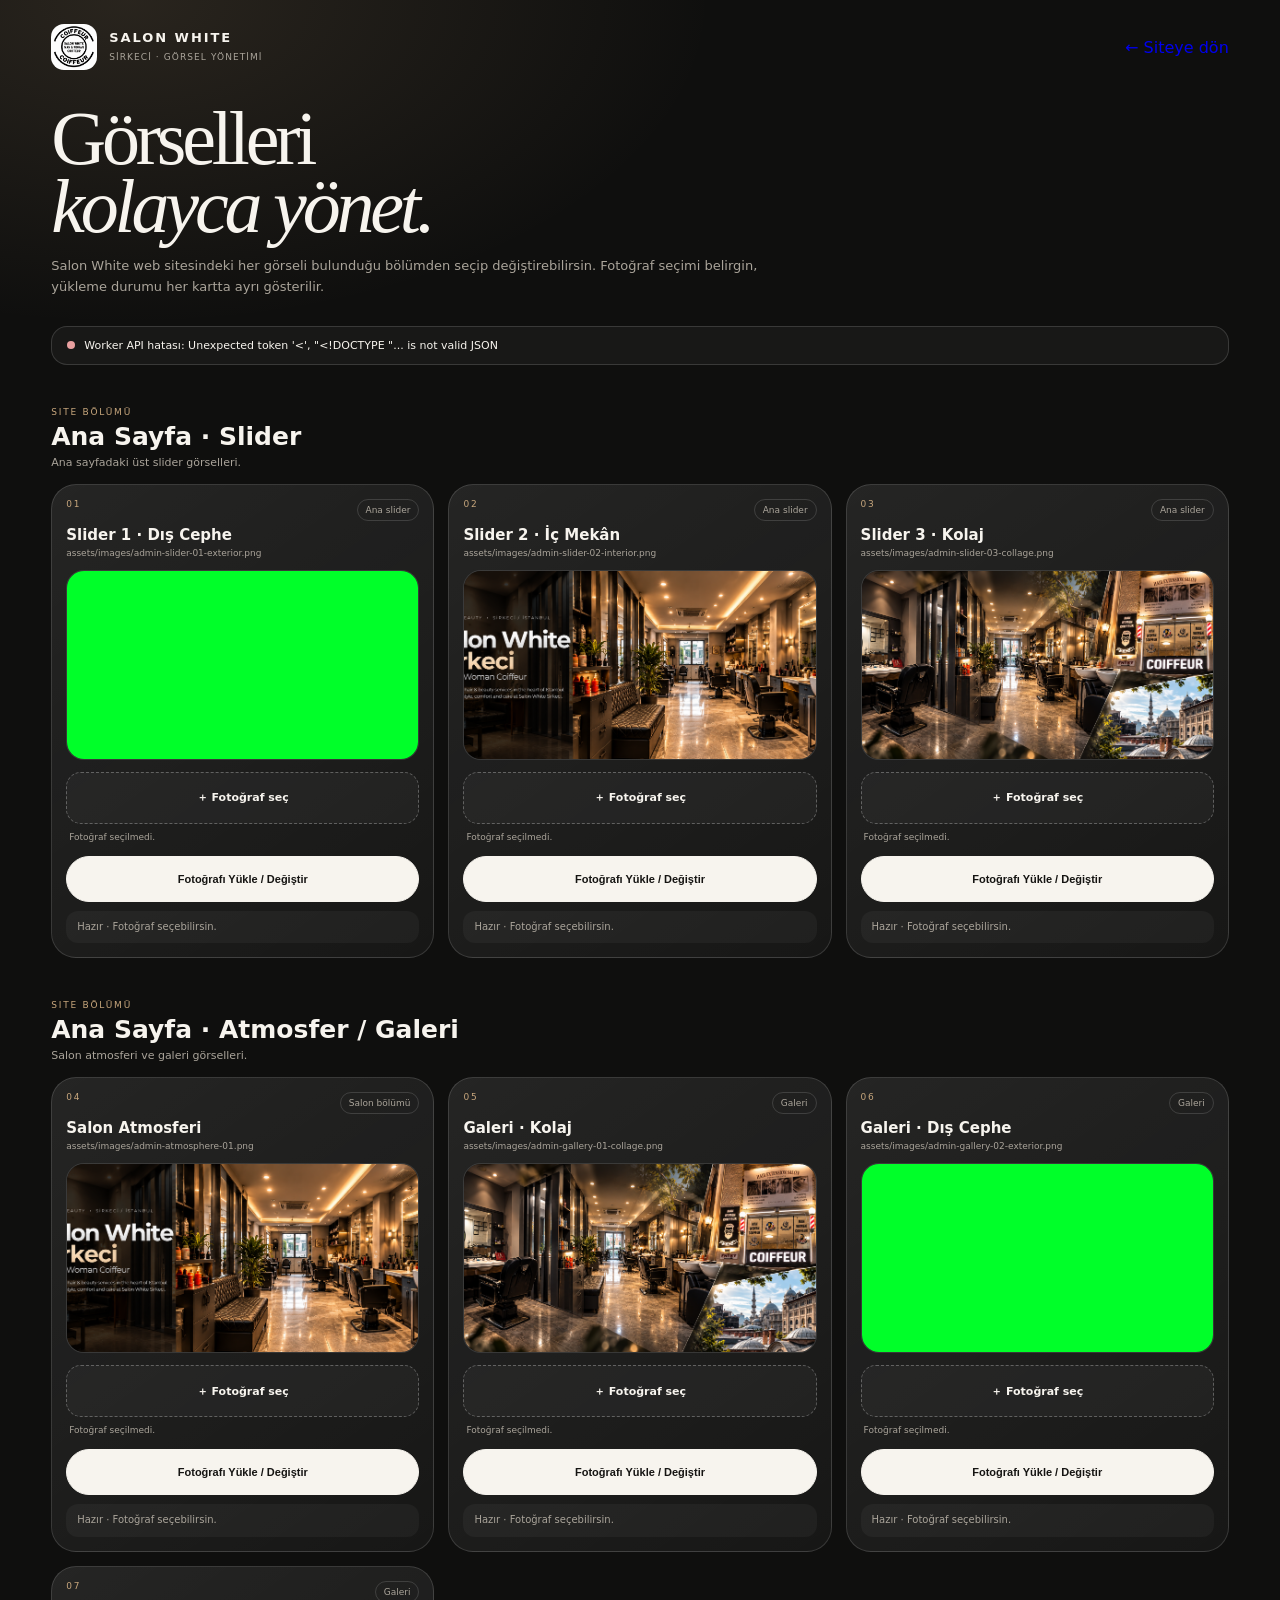
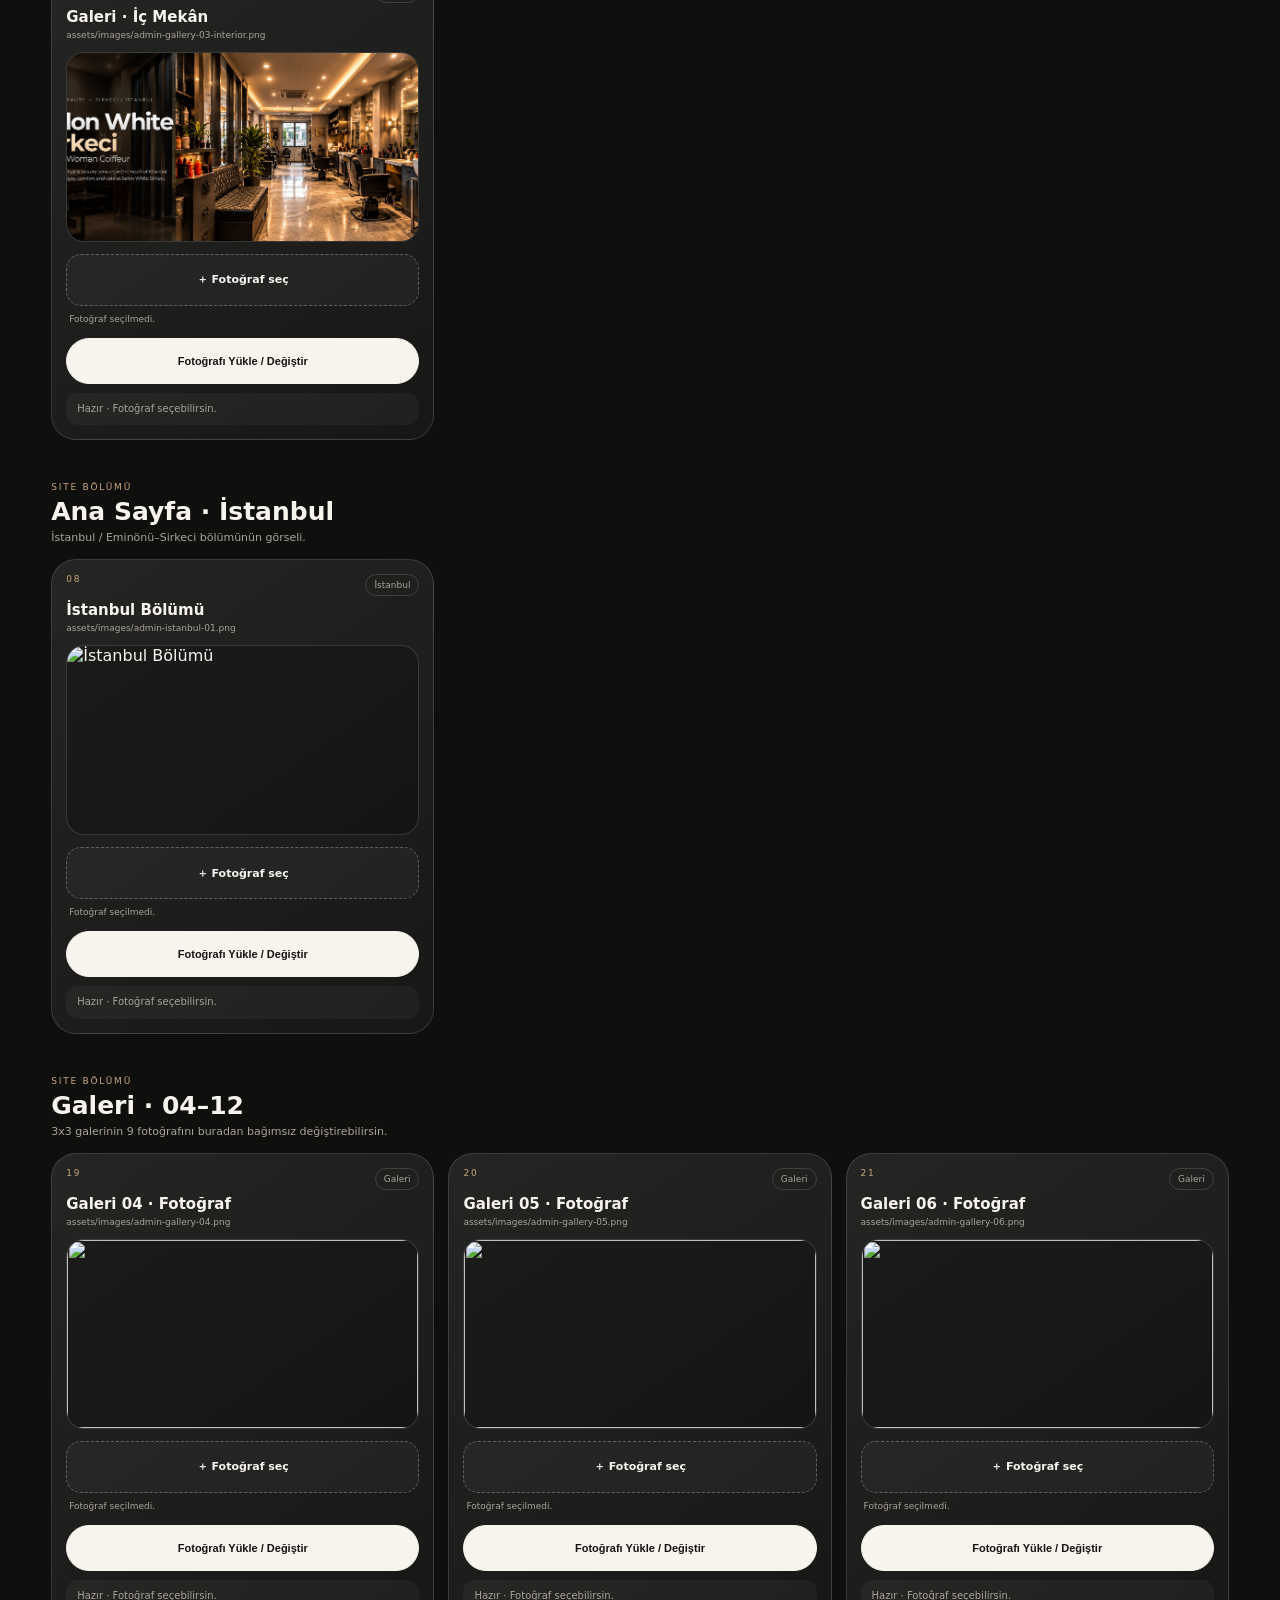
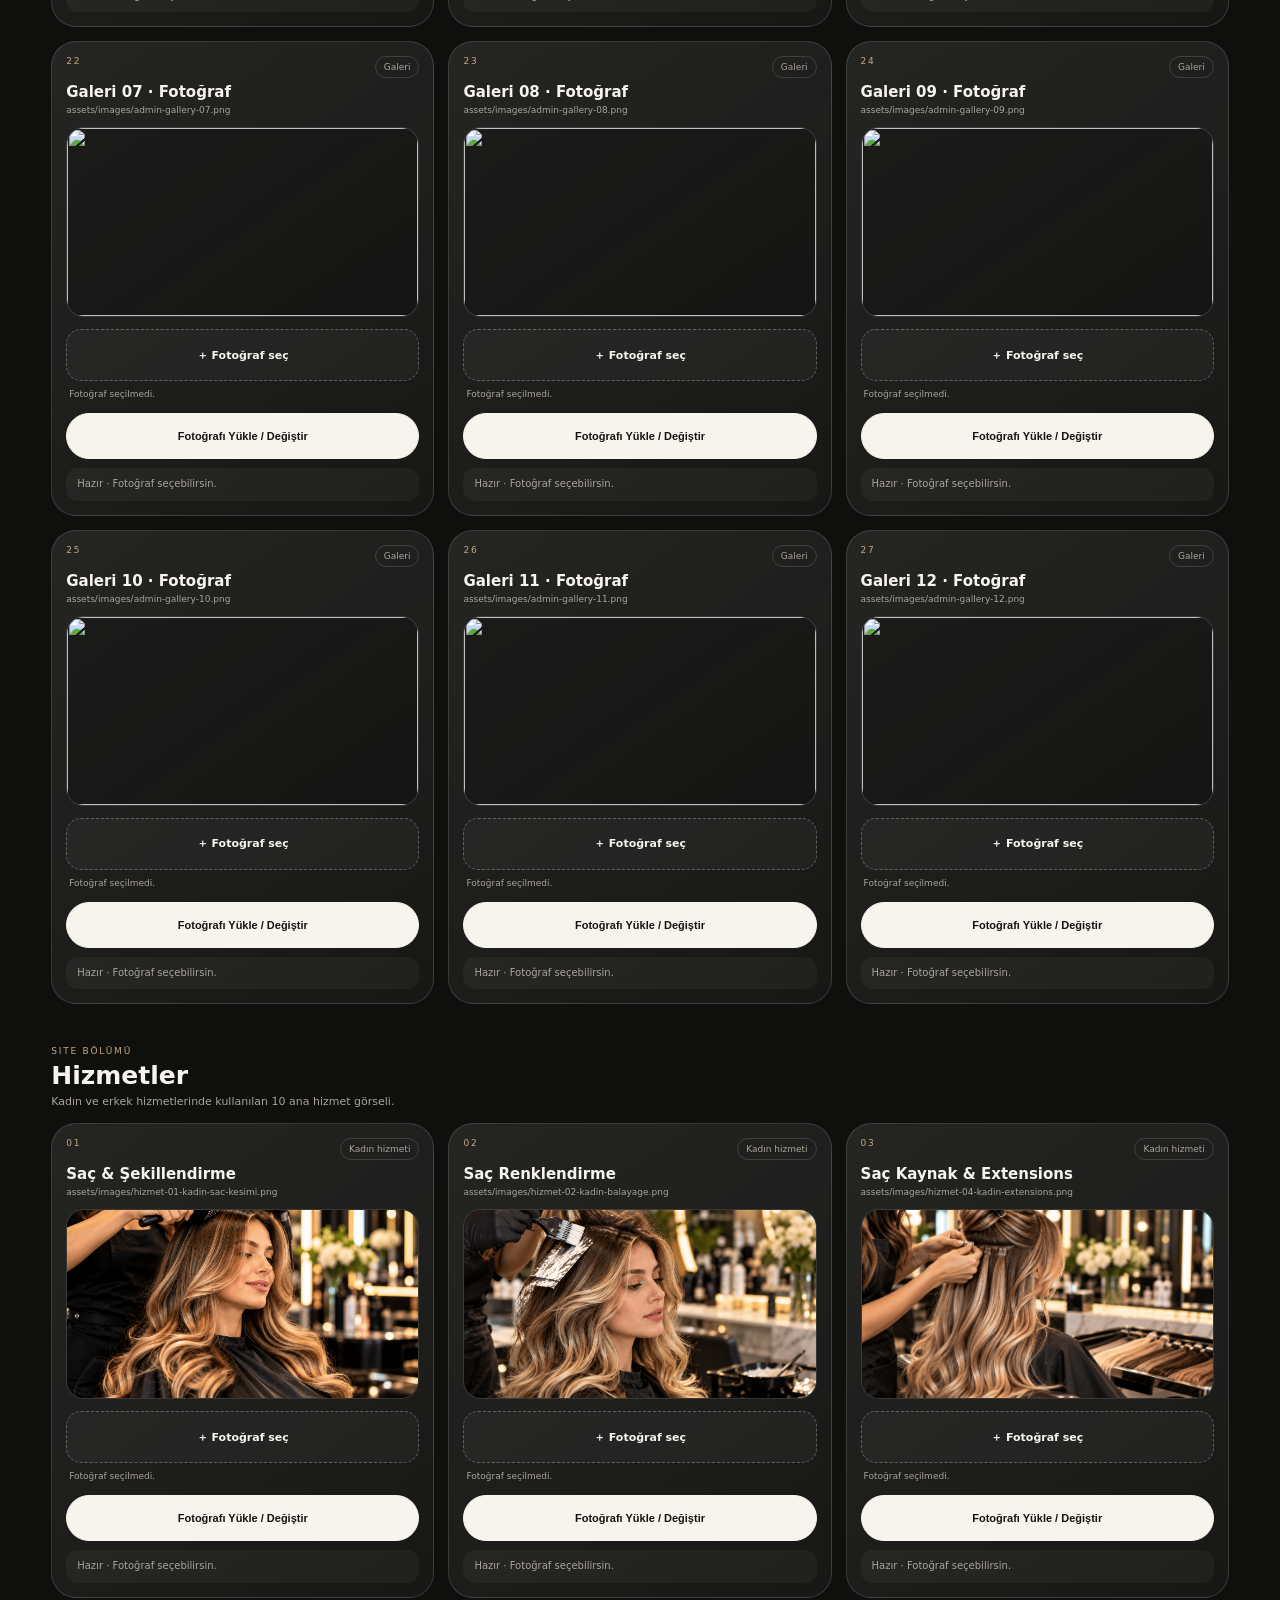
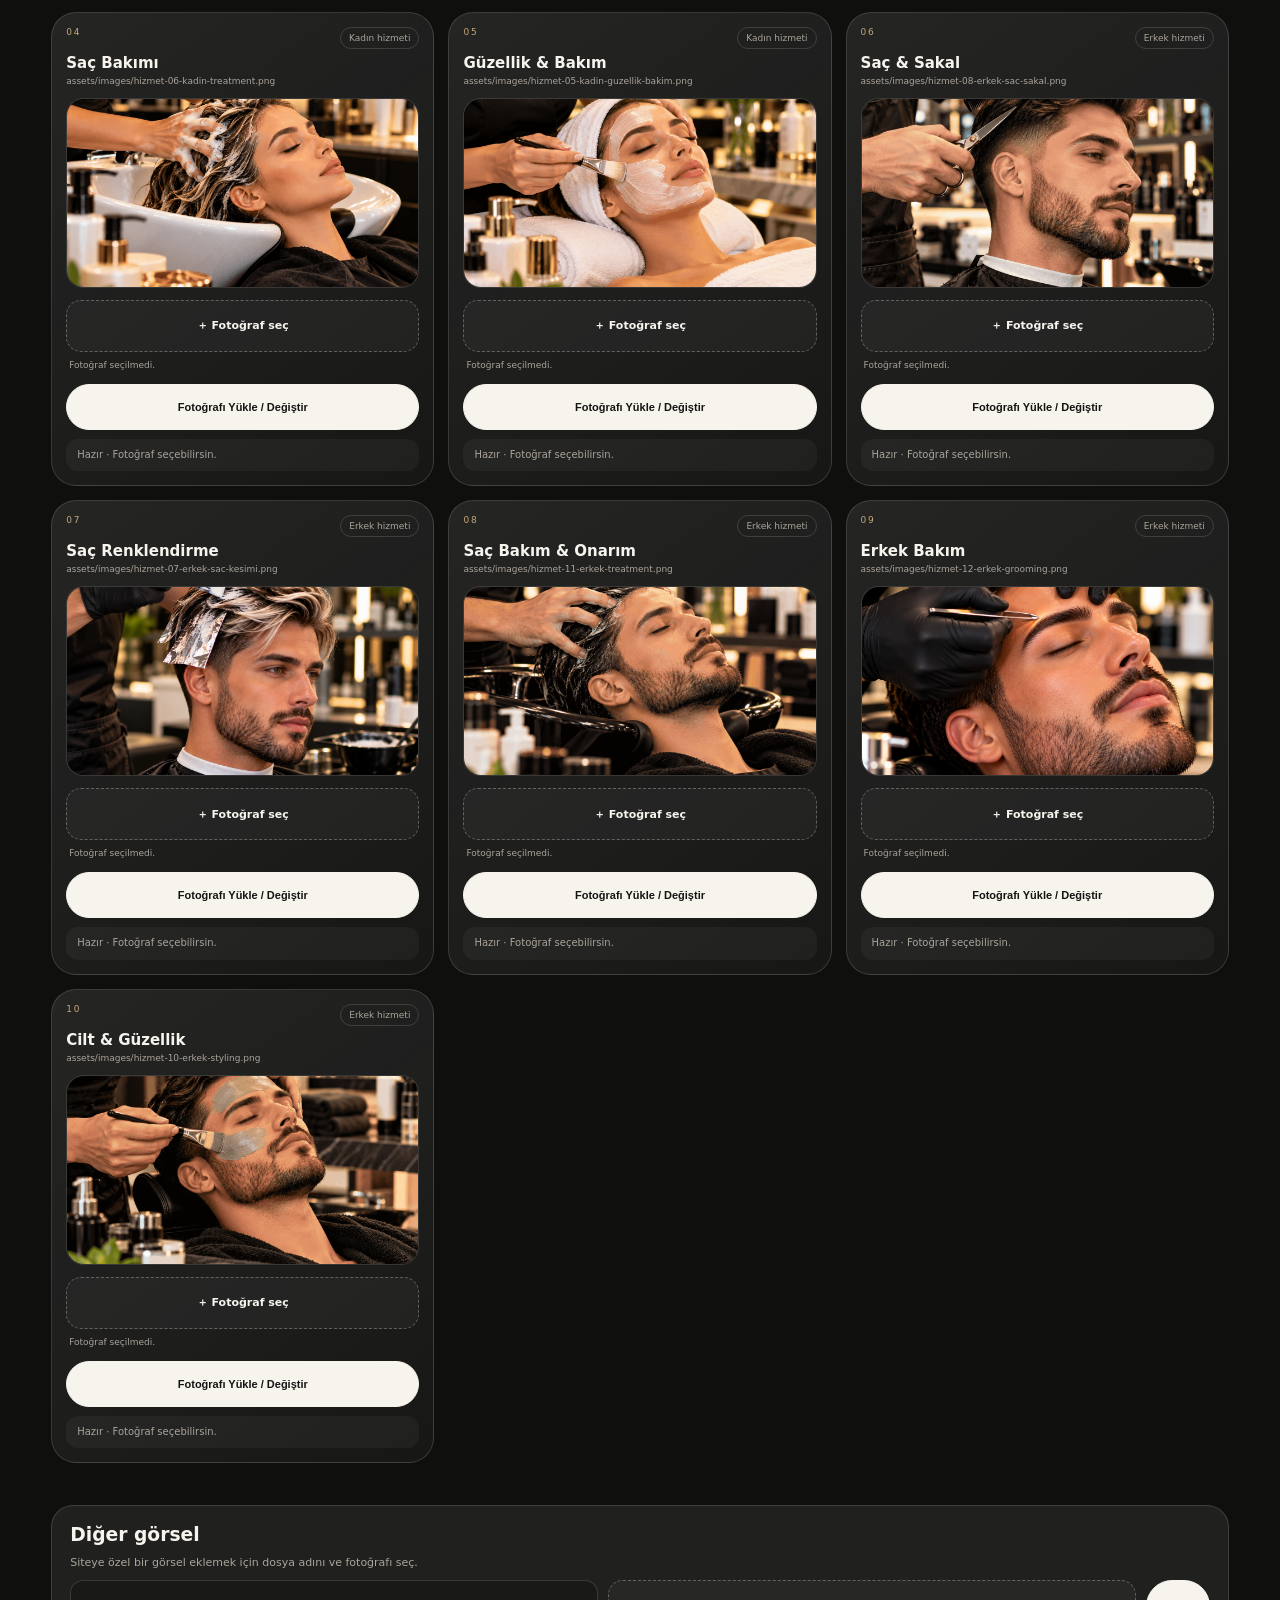
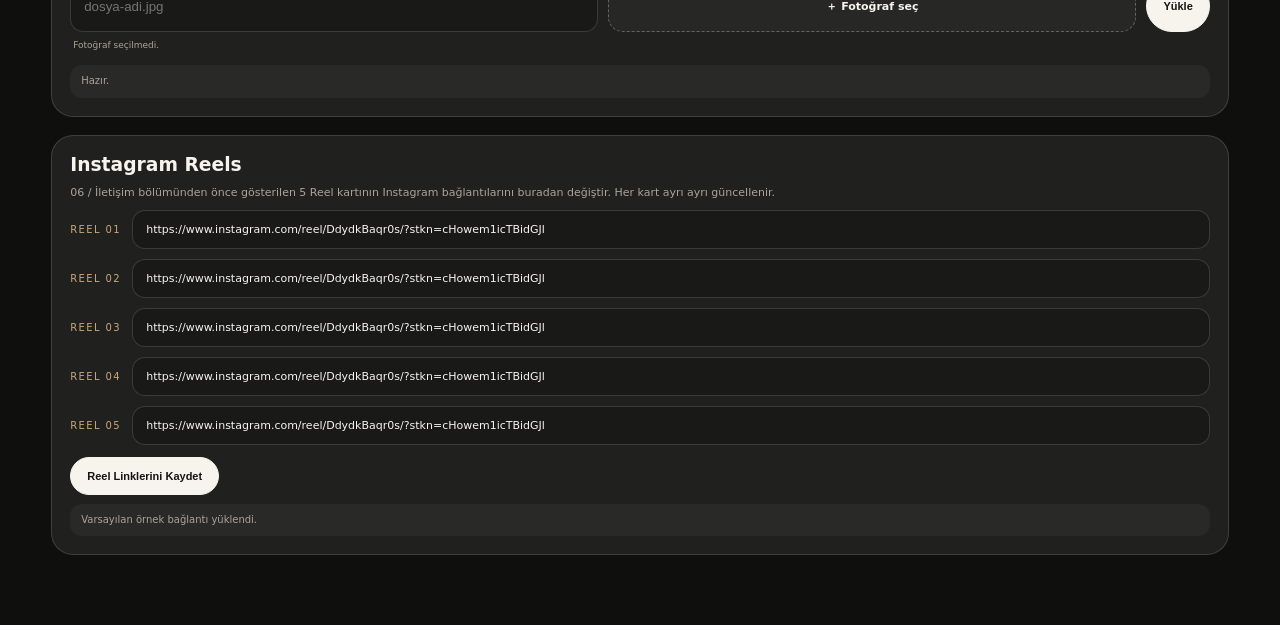
==== commit 15bda2bb: "Admin: 3x3 galerinin 9 bağımsız fotoğraf slotunu tamamla" ====
--- a/admin-panel.html
+++ b/admin-panel.html
@@ -26,11 +26,11 @@
 const A=window.SALON_IMAGE_SLOTS.map(s=>[s.id,s.label,s.file,s.section,s.legacy]);
 function renderAdditionalGallerySlots(){
   const root=$("#sections"); if(!root)return;
-  const items=A.map((x,i)=>({x,i})).filter(o=>o.x[0]>="19"&&o.x[0]<="24");
+  const items=A.map((x,i)=>({x,i})).filter(o=>Number(o.x[0])>=19&&Number(o.x[0])<=27);
   if(!items.length)return;
   const section=document.createElement("section");
   section.className="section";
-  section.innerHTML='<div class="section-head"><div><div class="section-kicker">SITE BÖLÜMÜ</div><h2>Galeri · 04–09</h2><p class="section-desc">3x3 galerinin 4–9 numaralı fotoğrafları. Her fotoğrafı buradan bağımsız değiştirebilirsin.</p></div></div><div class="grid">'+items.map(o=>card(o.x,o.i)).join("")+'</div>';
+  section.innerHTML='<div class="section-head"><div><div class="section-kicker">SITE BÖLÜMÜ</div><h2>Galeri · 04–12</h2><p class="section-desc">3x3 galerinin 9 fotoğrafını buradan bağımsız değiştirebilirsin.</p></div></div><div class="grid">'+items.map(o=>card(o.x,o.i)).join("")+'</div>';
   const service=[...root.querySelectorAll(".section")].find(s=>s.querySelector("h2")?.textContent.trim()==="Hizmetler");
   if(service)root.insertBefore(section,service); else root.appendChild(section);
 }
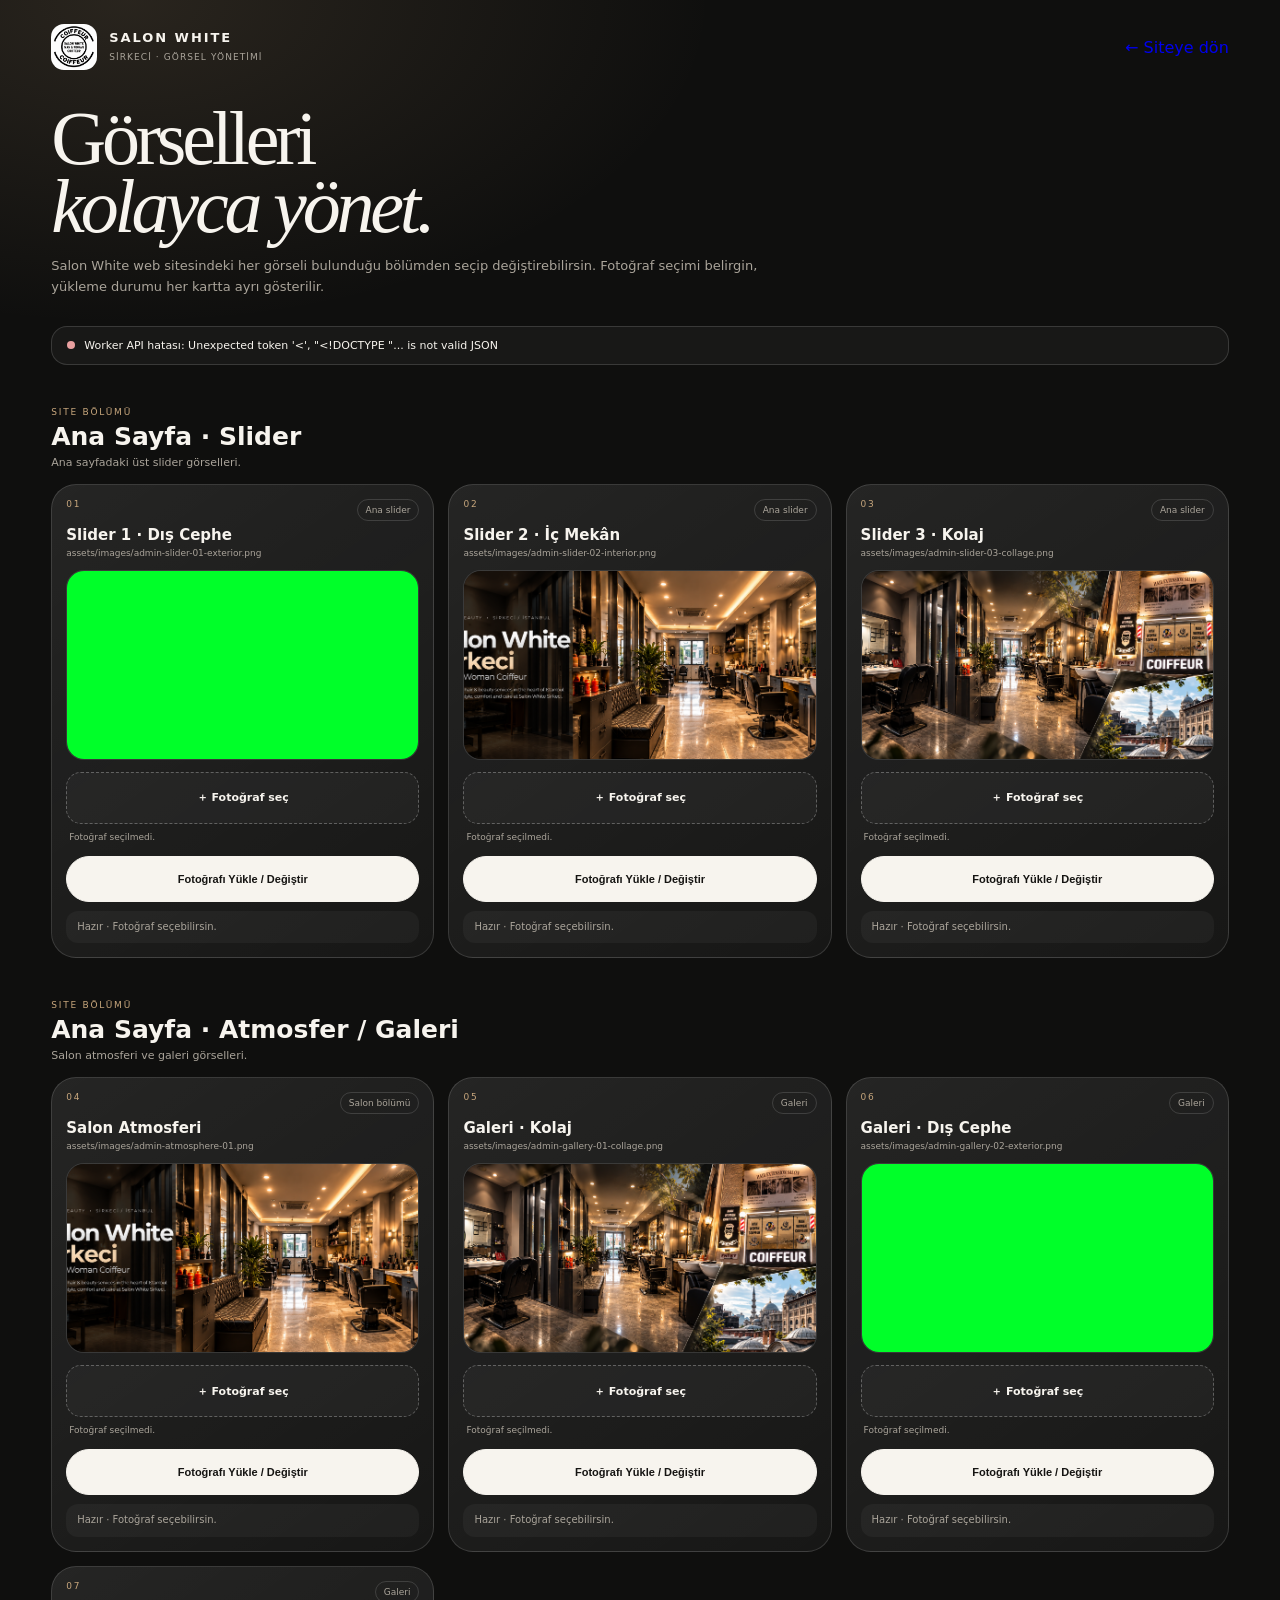
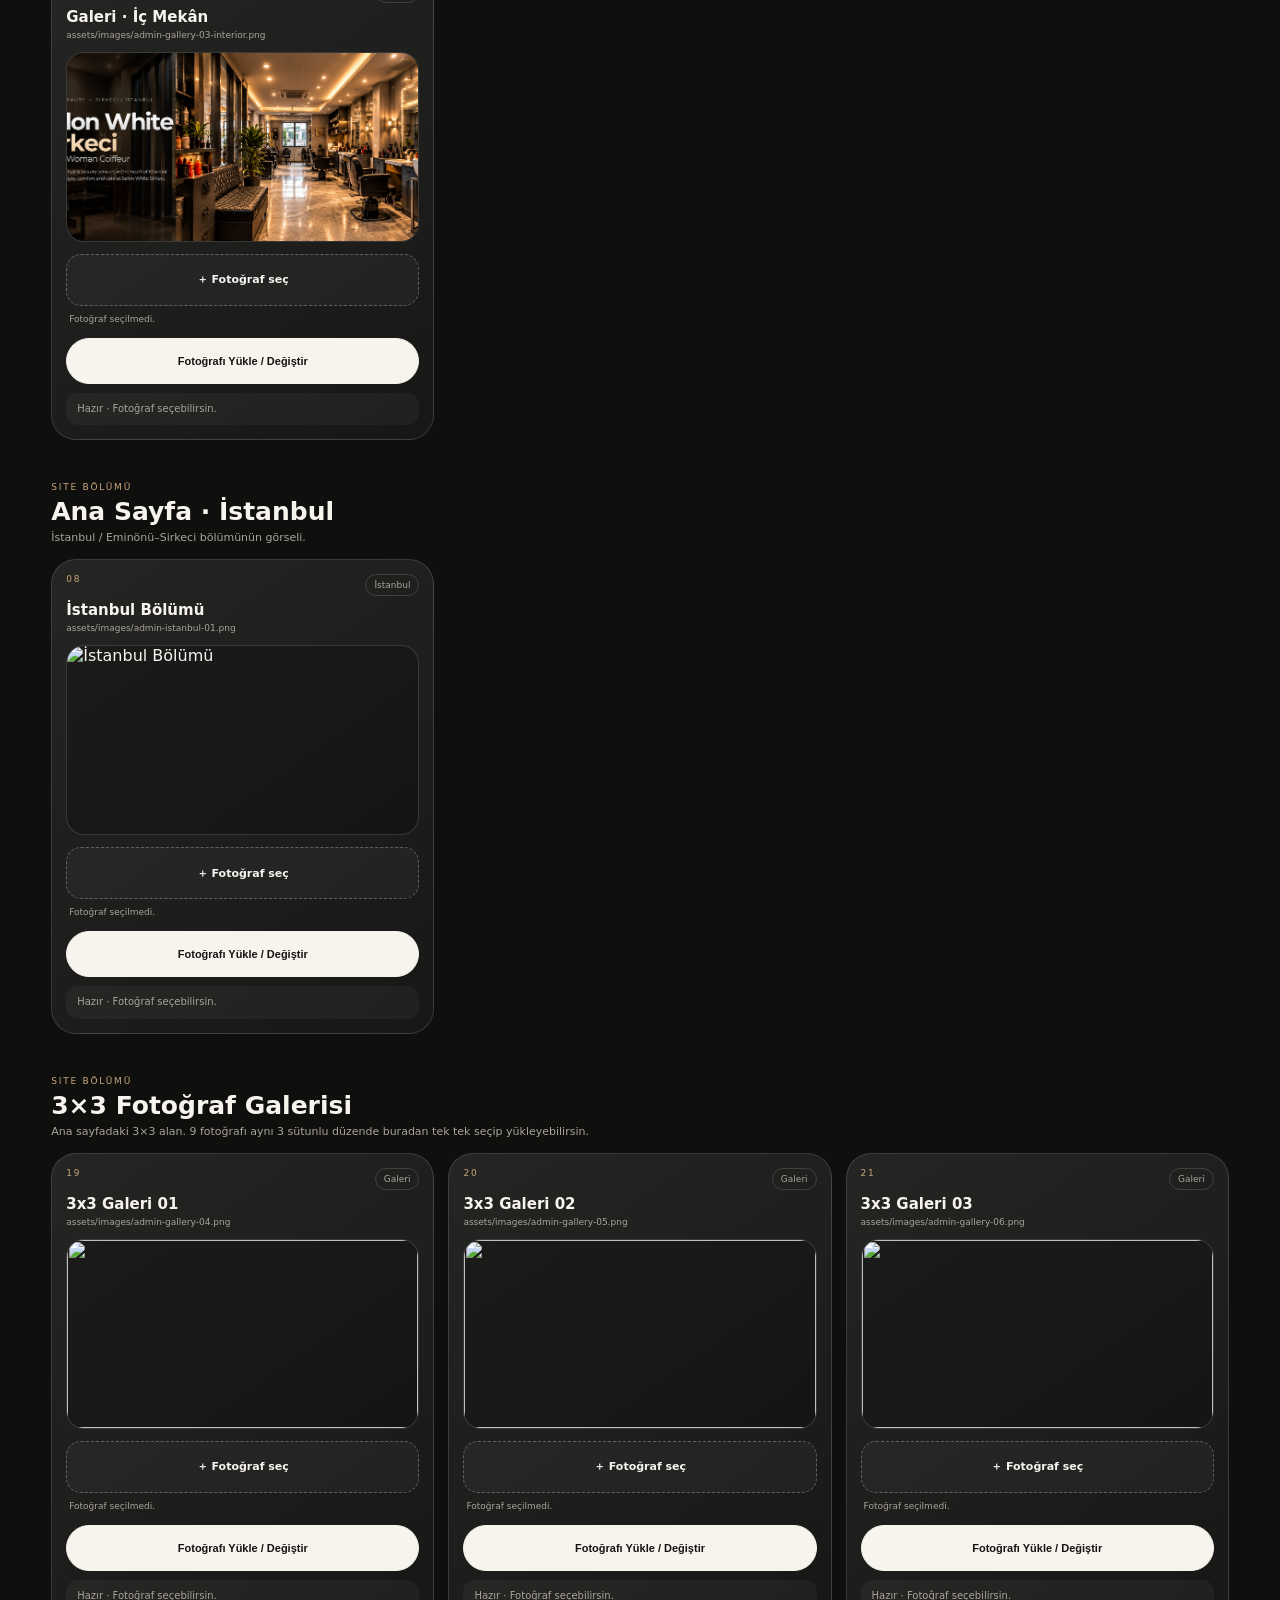
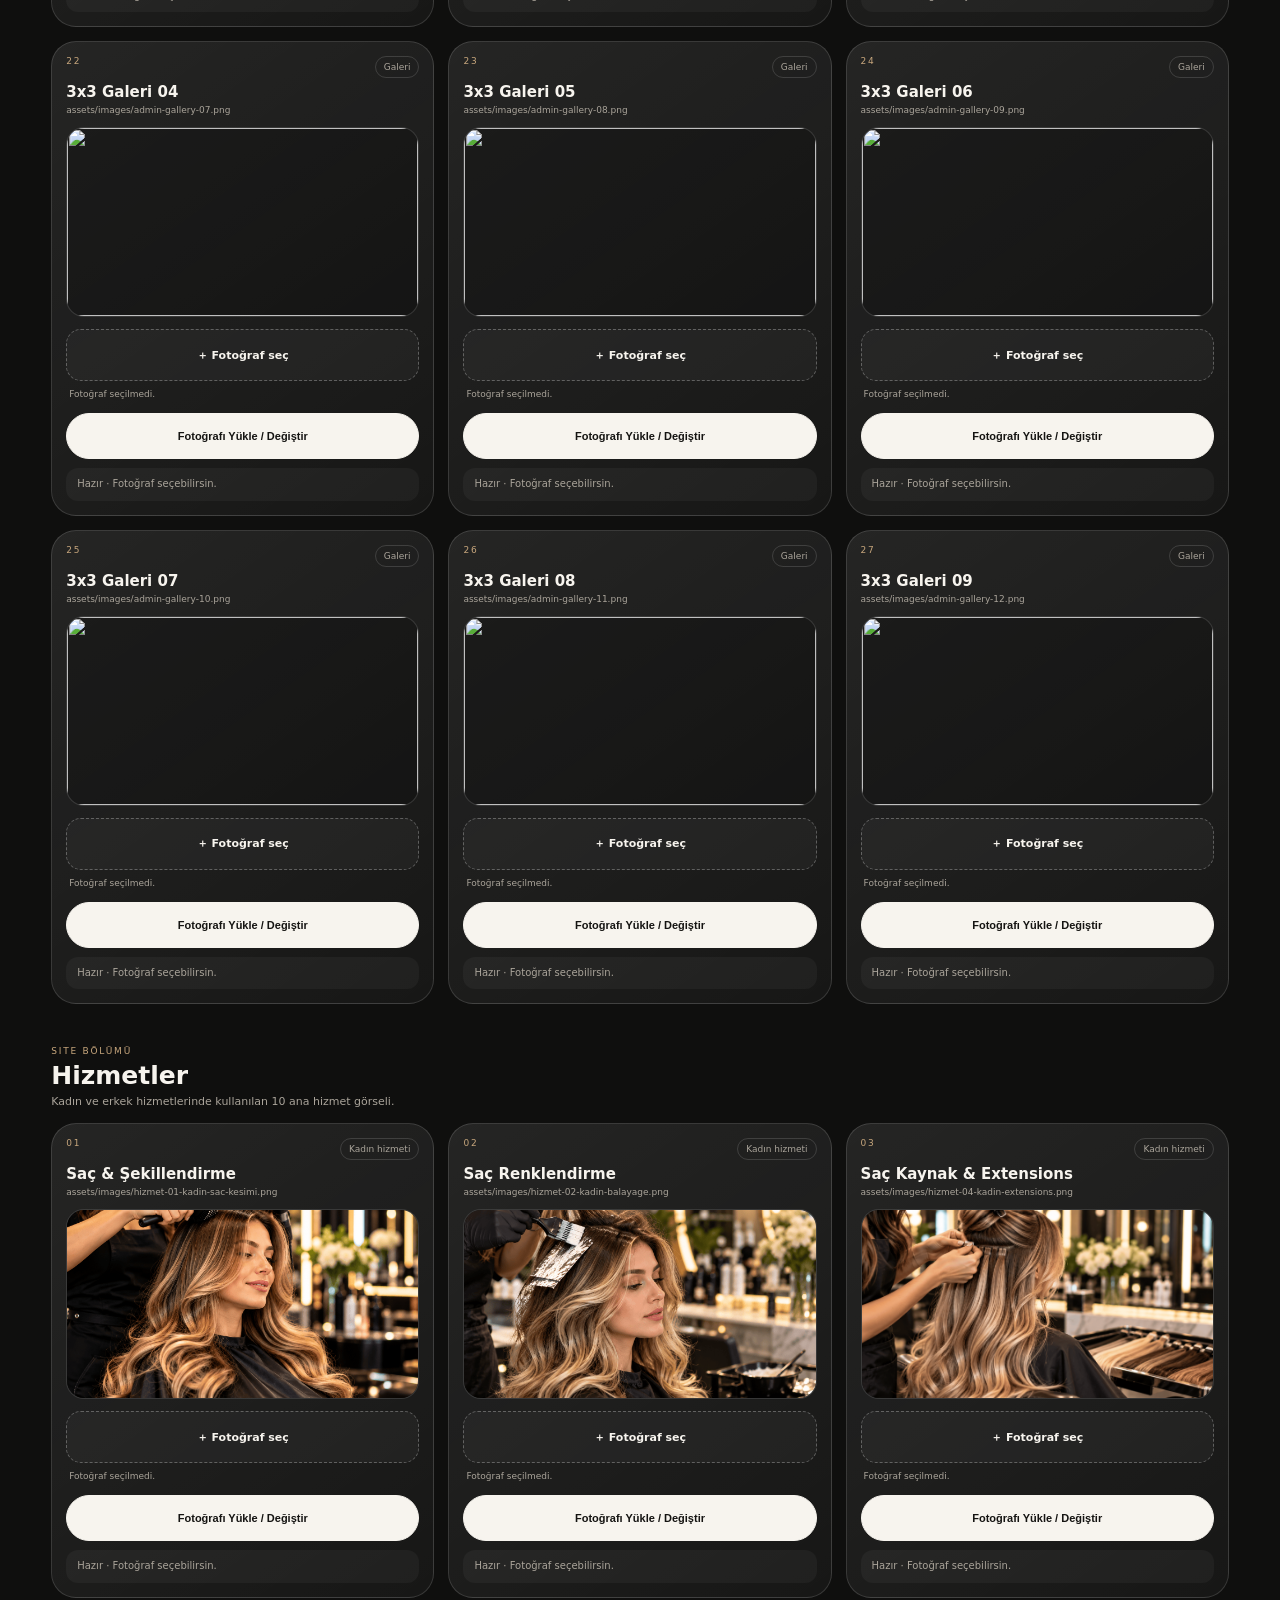
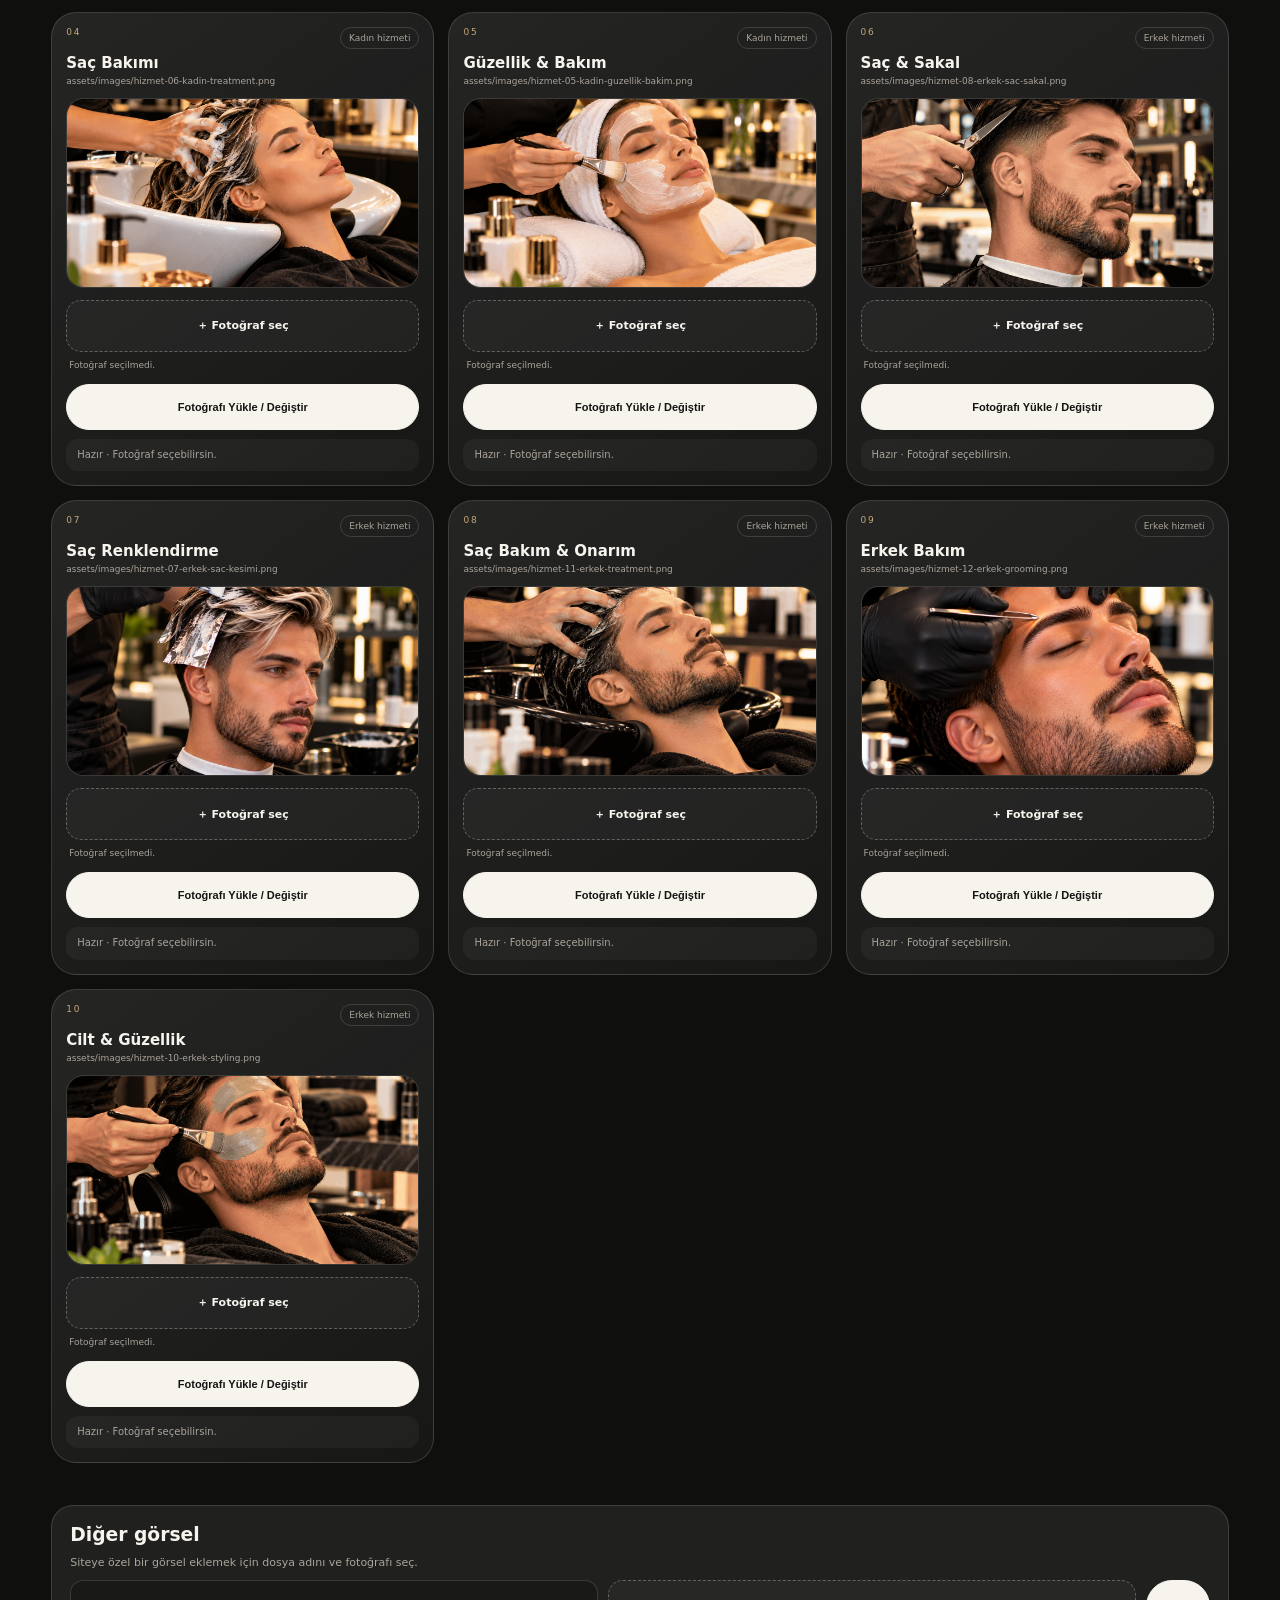
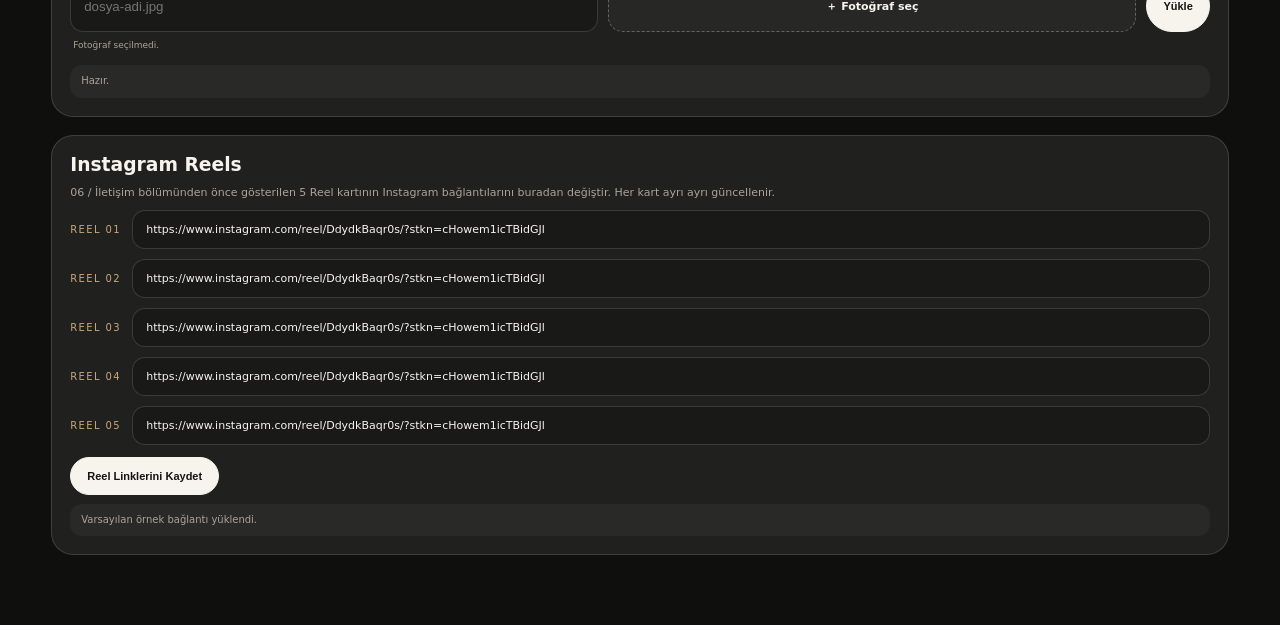
==== commit 87a8052b: "Admin: 3x3 galeriyi ayrı yönetim alanı olarak düzenle" ====
--- a/admin-panel.html
+++ b/admin-panel.html
@@ -30,7 +30,7 @@
   if(!items.length)return;
   const section=document.createElement("section");
   section.className="section";
-  section.innerHTML='<div class="section-head"><div><div class="section-kicker">SITE BÖLÜMÜ</div><h2>Galeri · 04–12</h2><p class="section-desc">3x3 galerinin 9 fotoğrafını buradan bağımsız değiştirebilirsin.</p></div></div><div class="grid">'+items.map(o=>card(o.x,o.i)).join("")+'</div>';
+  section.innerHTML='<div class="section-head"><div><div class="section-kicker">SITE BÖLÜMÜ</div><h2>3×3 Fotoğraf Galerisi</h2><p class="section-desc">Ana sayfadaki 3×3 alan. 9 fotoğrafı aynı 3 sütunlu düzende buradan tek tek seçip yükleyebilirsin.</p></div></div><div class="grid">'+items.map(o=>card(o.x,o.i)).join("")+'</div>';
   const service=[...root.querySelectorAll(".section")].find(s=>s.querySelector("h2")?.textContent.trim()==="Hizmetler");
   if(service)root.insertBefore(section,service); else root.appendChild(section);
 }
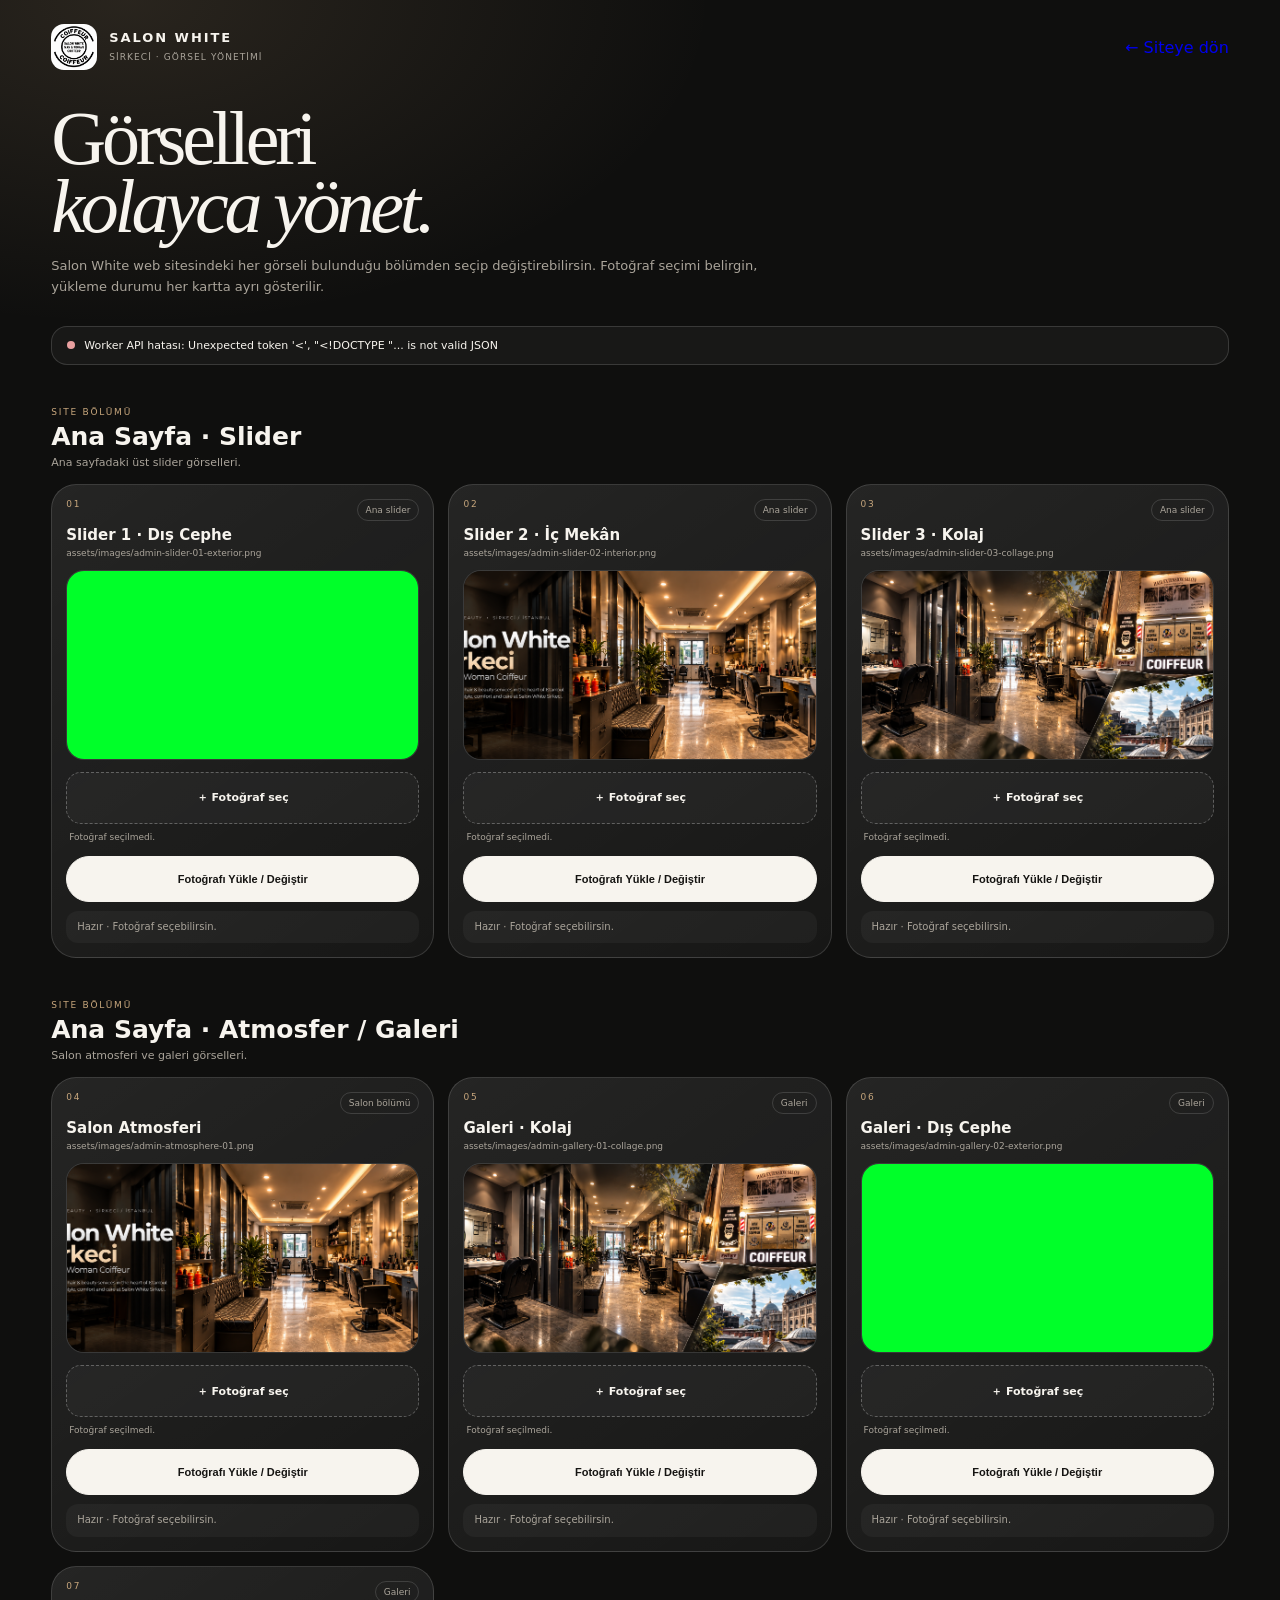
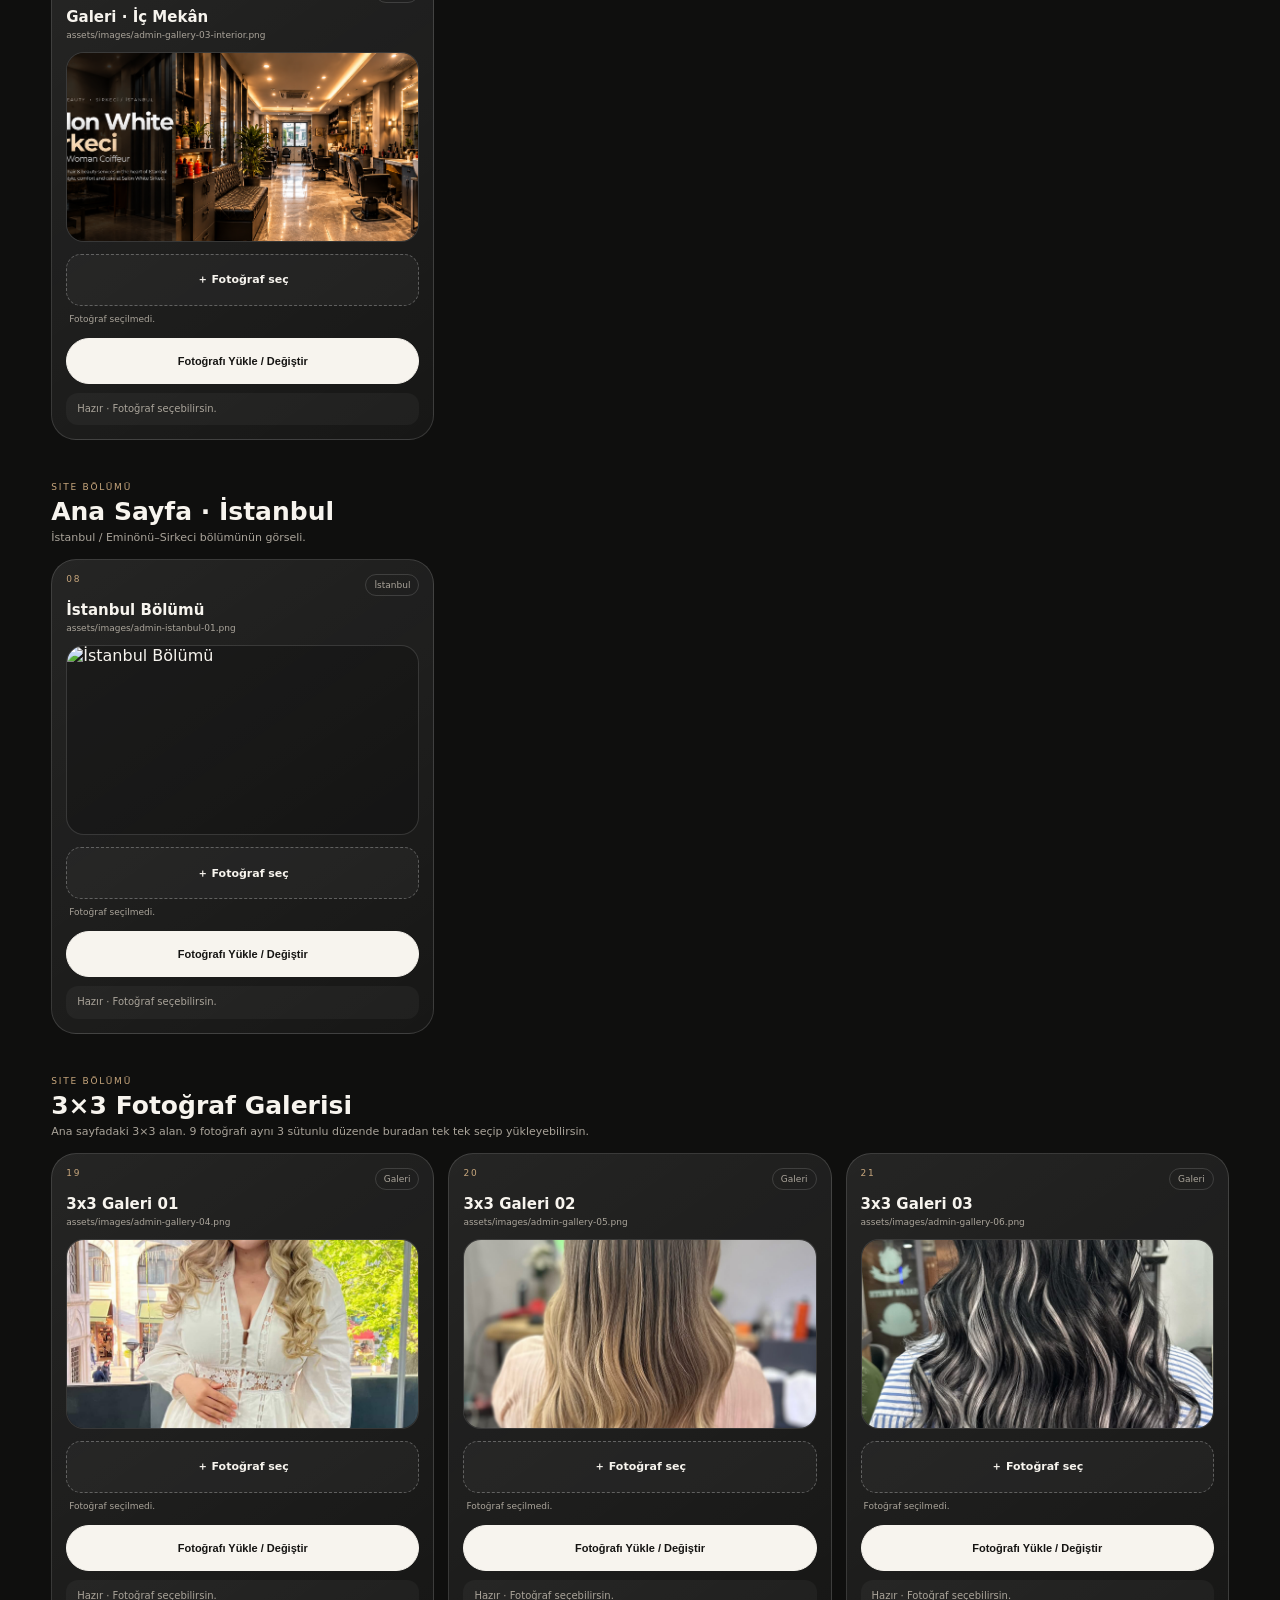
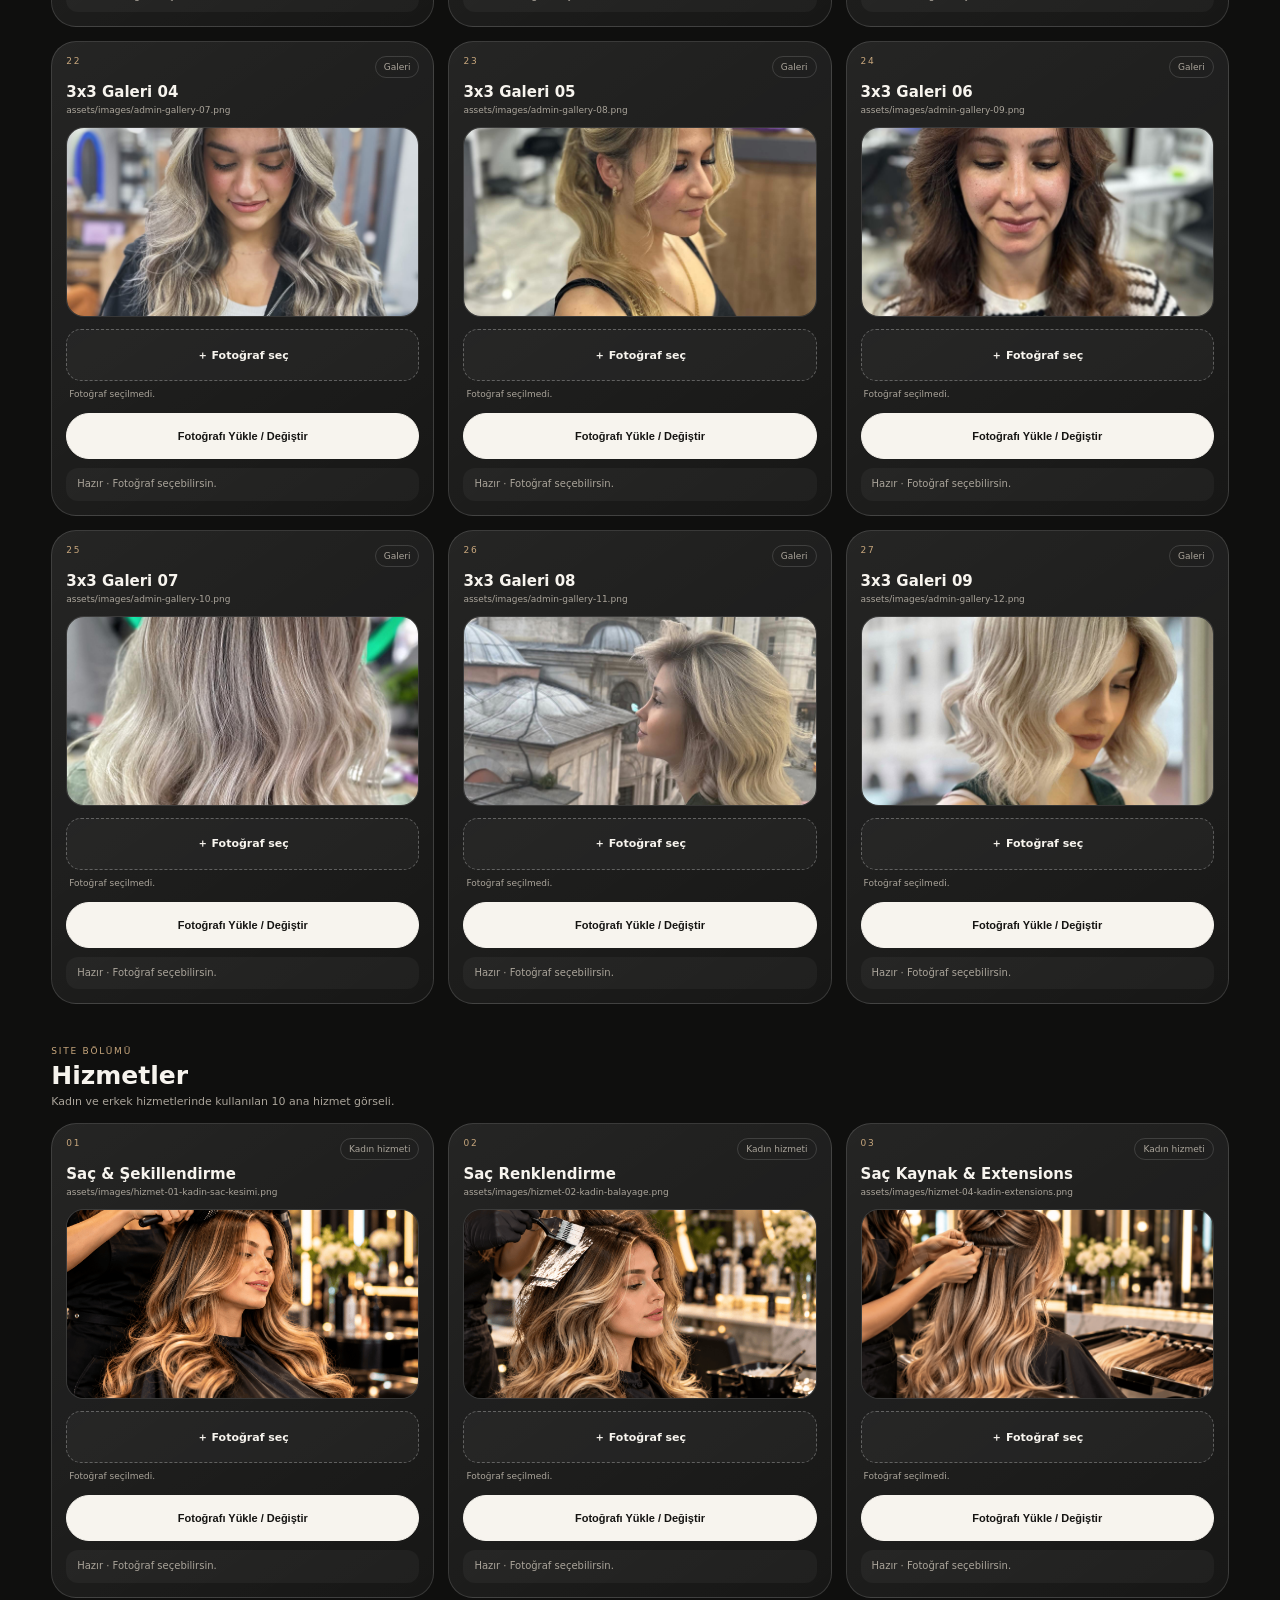
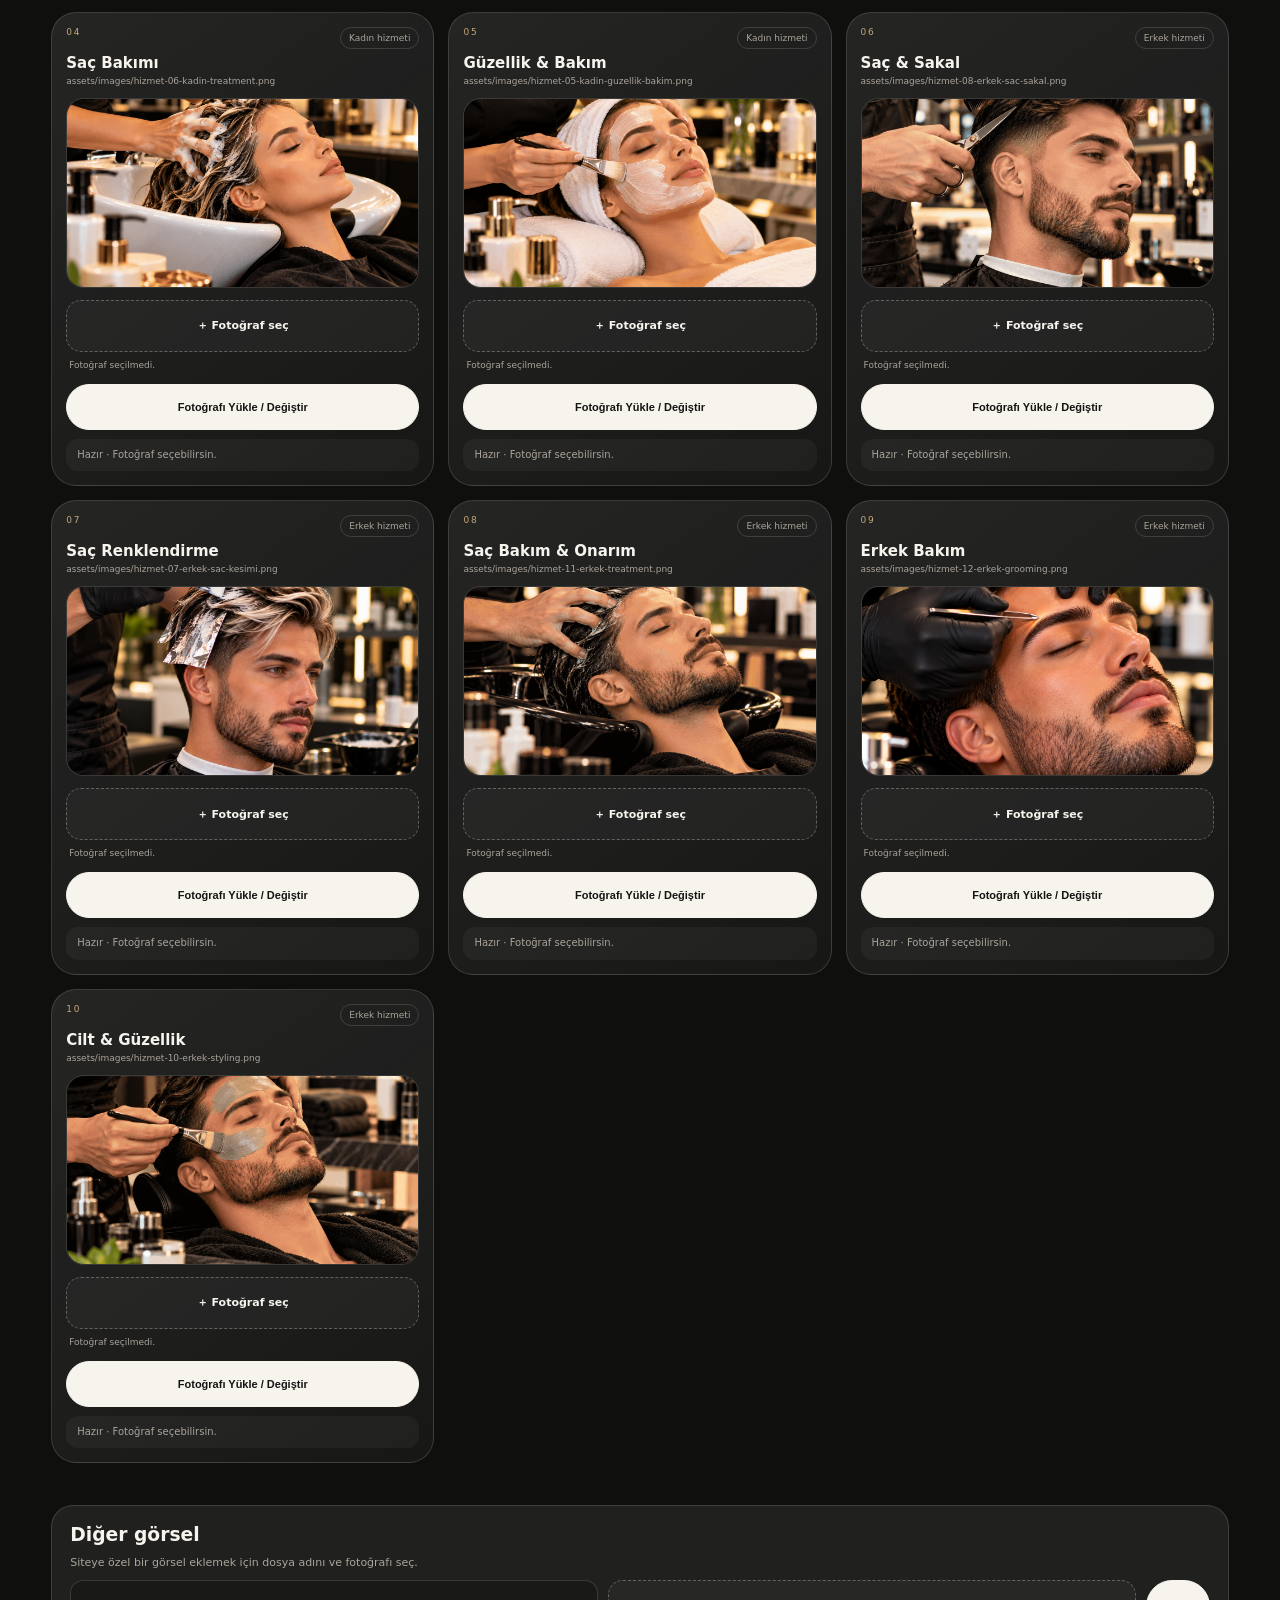
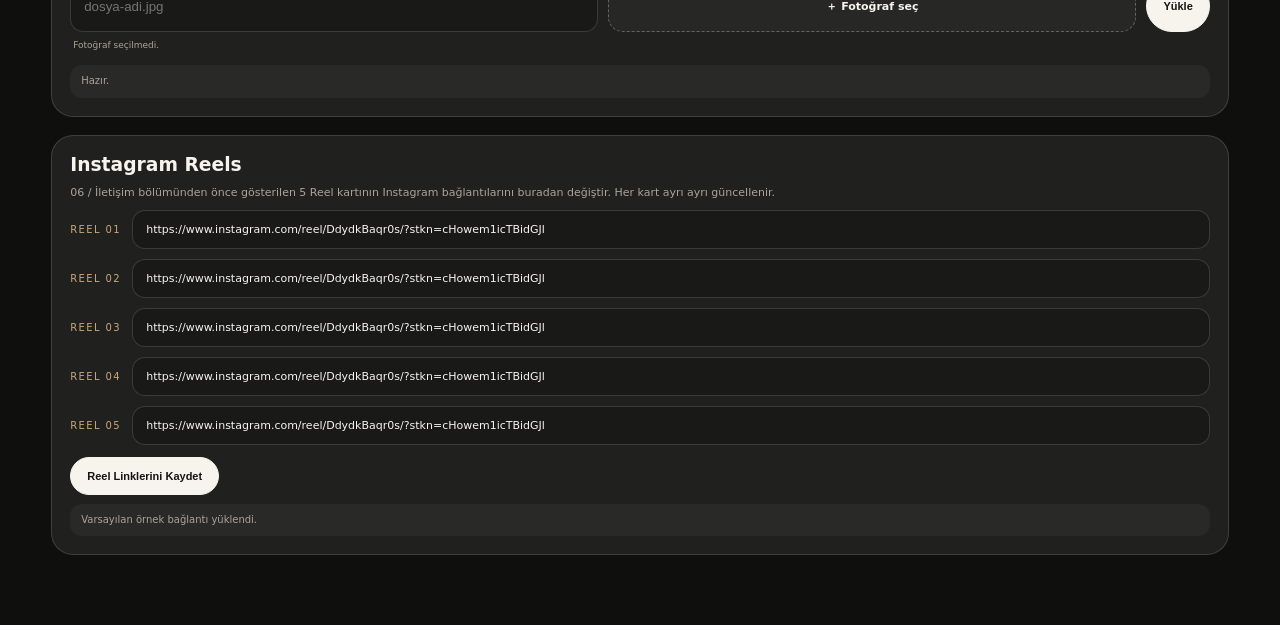
==== commit 0cdfba88: "Admin: add authenticated API session handling" ====
--- a/admin-panel.html
+++ b/admin-panel.html
@@ -34,7 +34,25 @@
   const service=[...root.querySelectorAll(".section")].find(s=>s.querySelector("h2")?.textContent.trim()==="Hizmetler");
   if(service)root.insertBefore(section,service); else root.appendChild(section);
 }
-const $=s=>document.querySelector(s);function toast(t){const x=$("#toast");x.textContent=t;x.classList.add("show");clearTimeout(window.tt);window.tt=setTimeout(()=>x.classList.remove("show"),2800)}function card(x,i){return '<article class="card" data-card="'+i+'"><div class="card-top"><span class="num">'+x[0]+'</span><span class="tag">'+x[3]+'</span></div><h3>'+x[1]+'</h3><div class="path">assets/images/'+x[2]+'</div><div class="preview" id="p'+i+'"><img id="im'+i+'"><span class="empty">GÖRSEL YOK</span></div><label class="pick"><input id="f'+i+'" class="file" type="file" accept="image/jpeg,image/png,image/webp,image/avif">＋ Fotoğraf seç</label><div id="sel'+i+'" class="selected">Fotoğraf seçilmedi.</div><button class="btn primary upload" data-u="'+i+'">Fotoğrafı Yükle / Değiştir</button><div id="st'+i+'" class="status">Hazır · Fotoğraf seçebilirsin.</div></article>'}function bindCards(){A.forEach((x,i)=>{$("#f"+i).onchange=e=>{const f=e.target.files[0];$("#sel"+i).textContent=f?f.name:"Fotoğraf seçilmedi.";if(f){$("#im"+i).src=URL.createObjectURL(f);$("#p"+i).classList.add("has");setStatus(i,"Seçildi · Yüklemek için butona bas.","")}}});document.querySelectorAll("[data-u]").forEach(b=>b.onclick=()=>send(+b.dataset.u))}function setStatus(i,msg,kind){const e=$("#st"+i);e.textContent=msg;e.className="status"+(kind?" "+kind:"")}async function api(u,o={}){const controller=new AbortController();const timer=setTimeout(()=>controller.abort(),o.timeout||10000);try{return await fetch(u,{...o,signal:controller.signal,cache:"no-store",credentials:"same-origin"})}finally{clearTimeout(timer)}}async function status(){try{const r=await api("/api/health?ts="+Date.now(),{timeout:5000});const d=await r.json();const e=$("#conn"),dot=$("#dot");if(d.githubTokenConfigured){e.textContent="✓ GitHub bağlantısı aktif · "+(d.githubTokenSource||"token");e.style.color="var(--ok)";dot.className="dot ok"}else{e.textContent="✕ GitHub token bağlı değil";e.style.color="var(--bad)";dot.className="dot bad"}}catch(e){const msg=e.name==="AbortError"?"Worker API yanıt vermedi (5 sn).":"Worker API hatası: "+e.message;$("#conn").textContent=msg;$("#dot").className="dot bad"}}async function load(){
+const $=s=>document.querySelector(s);function toast(t){const x=$("#toast");x.textContent=t;x.classList.add("show");clearTimeout(window.tt);window.tt=setTimeout(()=>x.classList.remove("show"),2800)}function card(x,i){return '<article class="card" data-card="'+i+'"><div class="card-top"><span class="num">'+x[0]+'</span><span class="tag">'+x[3]+'</span></div><h3>'+x[1]+'</h3><div class="path">assets/images/'+x[2]+'</div><div class="preview" id="p'+i+'"><img id="im'+i+'"><span class="empty">GÖRSEL YOK</span></div><label class="pick"><input id="f'+i+'" class="file" type="file" accept="image/jpeg,image/png,image/webp,image/avif">＋ Fotoğraf seç</label><div id="sel'+i+'" class="selected">Fotoğraf seçilmedi.</div><button class="btn primary upload" data-u="'+i+'">Fotoğrafı Yükle / Değiştir</button><div id="st'+i+'" class="status">Hazır · Fotoğraf seçebilirsin.</div></article>'}function bindCards(){A.forEach((x,i)=>{$("#f"+i).onchange=e=>{const f=e.target.files[0];$("#sel"+i).textContent=f?f.name:"Fotoğraf seçilmedi.";if(f){$("#im"+i).src=URL.createObjectURL(f);$("#p"+i).classList.add("has");setStatus(i,"Seçildi · Yüklemek için butona bas.","")}}});document.querySelectorAll("[data-u]").forEach(b=>b.onclick=()=>send(+b.dataset.u))}function setStatus(i,msg,kind){const e=$("#st"+i);e.textContent=msg;e.className="status"+(kind?" "+kind:"")}let adminAuth=sessionStorage.getItem("salonWhiteAdminAuth")||"";
+async function api(u,o={},retry=true){
+  const controller=new AbortController();const timer=setTimeout(()=>controller.abort(),o.timeout||10000);
+  try{
+    const headers=new Headers(o.headers||{});
+    if(adminAuth) headers.set("Authorization","Basic "+adminAuth);
+    let response=await fetch(u,{...o,headers,signal:controller.signal,cache:"no-store",credentials:"same-origin"});
+    if(response.status===401&&retry&&u.startsWith("/api/")&&!u.startsWith("/api/health")){
+      const user=prompt("Salon White Admin kullanıcı adı:","admin");
+      if(user===null) return response;
+      const pass=prompt("Salon White Admin şifresi:");
+      if(pass===null) return response;
+      adminAuth=btoa(unescape(encodeURIComponent(user+":"+pass)));
+      sessionStorage.setItem("salonWhiteAdminAuth",adminAuth);
+      response=await api(u,o,false);
+    }
+    return response;
+  }finally{clearTimeout(timer)}
+}async function status(){try{const r=await api("/api/health?ts="+Date.now(),{timeout:5000});const d=await r.json();const e=$("#conn"),dot=$("#dot");if(d.githubTokenConfigured&&d.adminAuthConfigured){e.textContent=d.adminAuthenticated?"✓ GitHub + Admin bağlantısı aktif":"✓ GitHub aktif · Admin doğrulaması bekleniyor";e.style.color="var(--ok)";dot.className="dot ok"}else if(!d.adminAuthConfigured){e.textContent="✕ Admin şifresi Cloudflare Worker secret olarak tanımlanmamış";e.style.color="var(--bad)";dot.className="dot bad"}else{e.textContent="✕ GitHub token bağlı değil";e.style.color="var(--bad)";dot.className="dot bad"}}catch(e){const msg=e.name==="AbortError"?"Worker API yanıt vermedi (5 sn).":"Worker API hatası: "+e.message;$("#conn").textContent=msg;$("#dot").className="dot bad"}}async function load(){
 try{
 const r=await api("/api/images?ts="+Date.now(),{timeout:8000}),d=await r.json();
 if(!r.ok)throw Error((d.error||"Görseller alınamadı.")+(d.githubMessage?" · "+d.githubMessage:""));
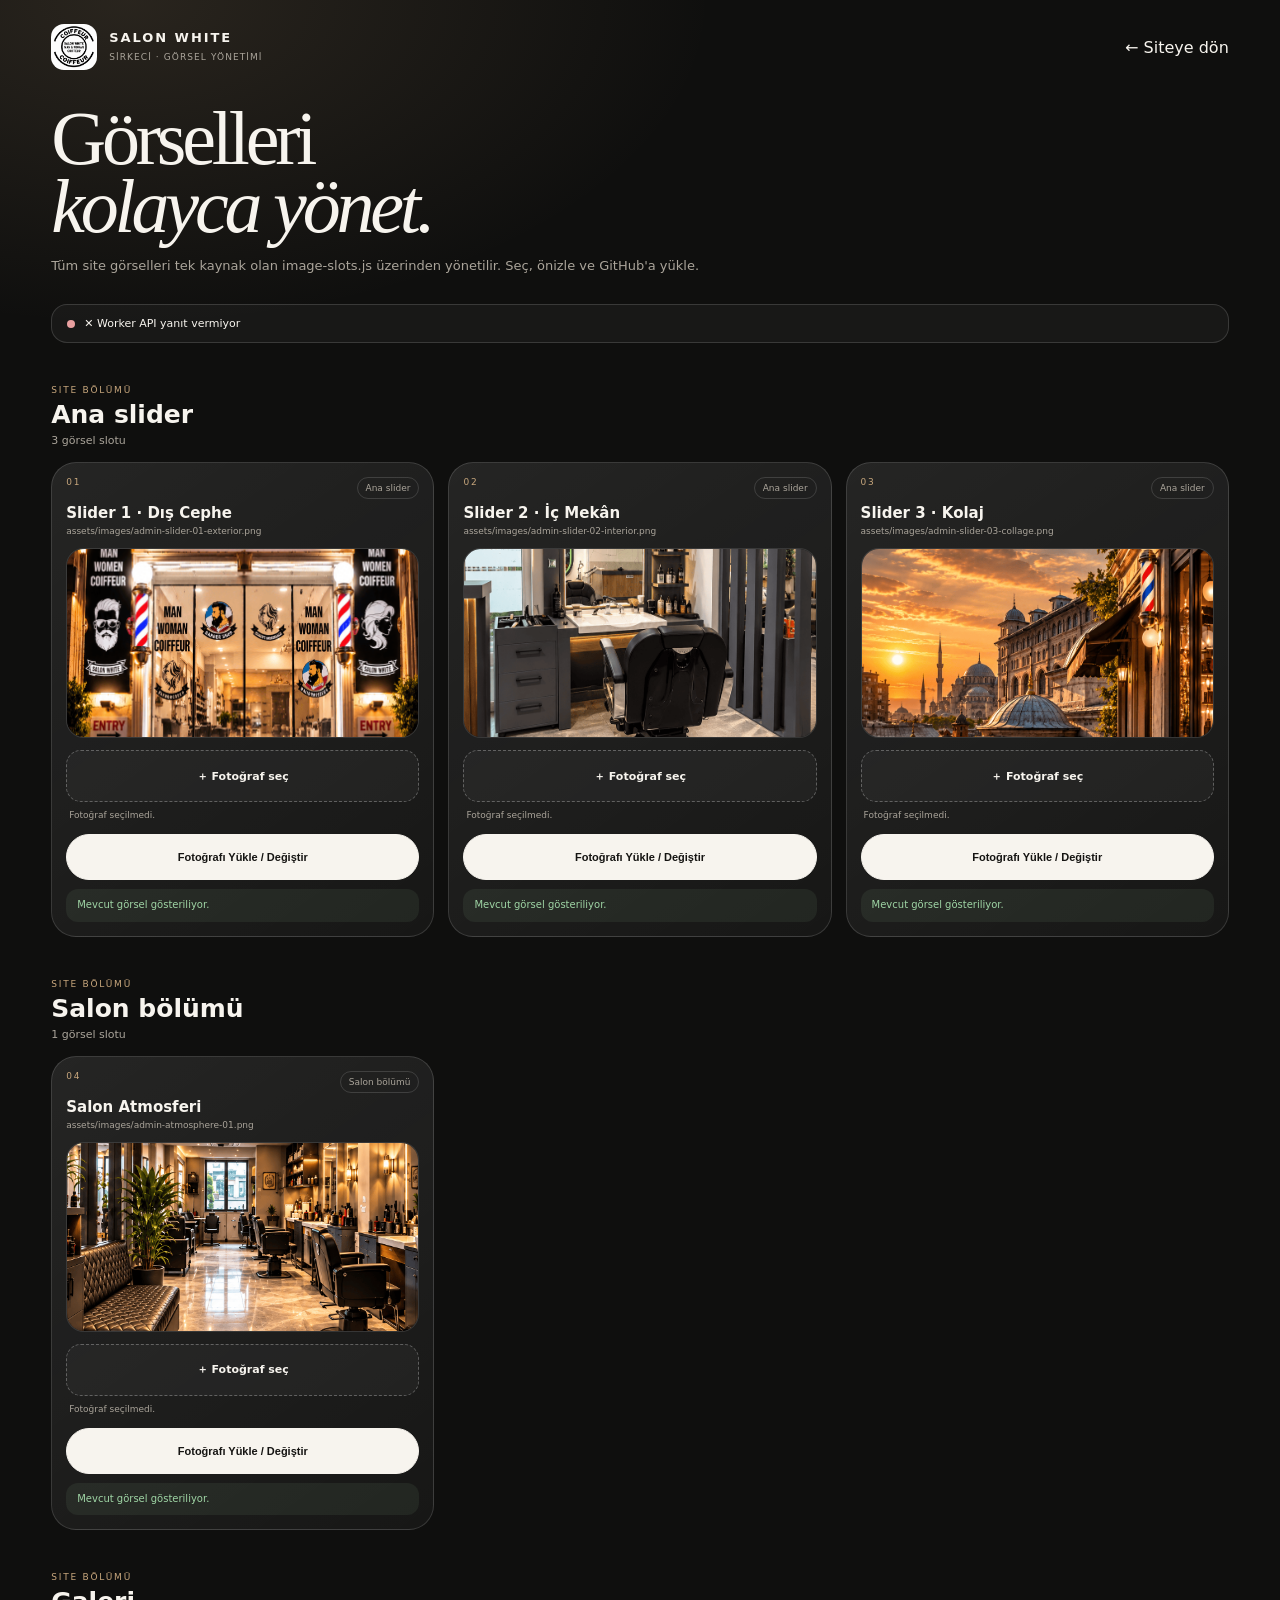
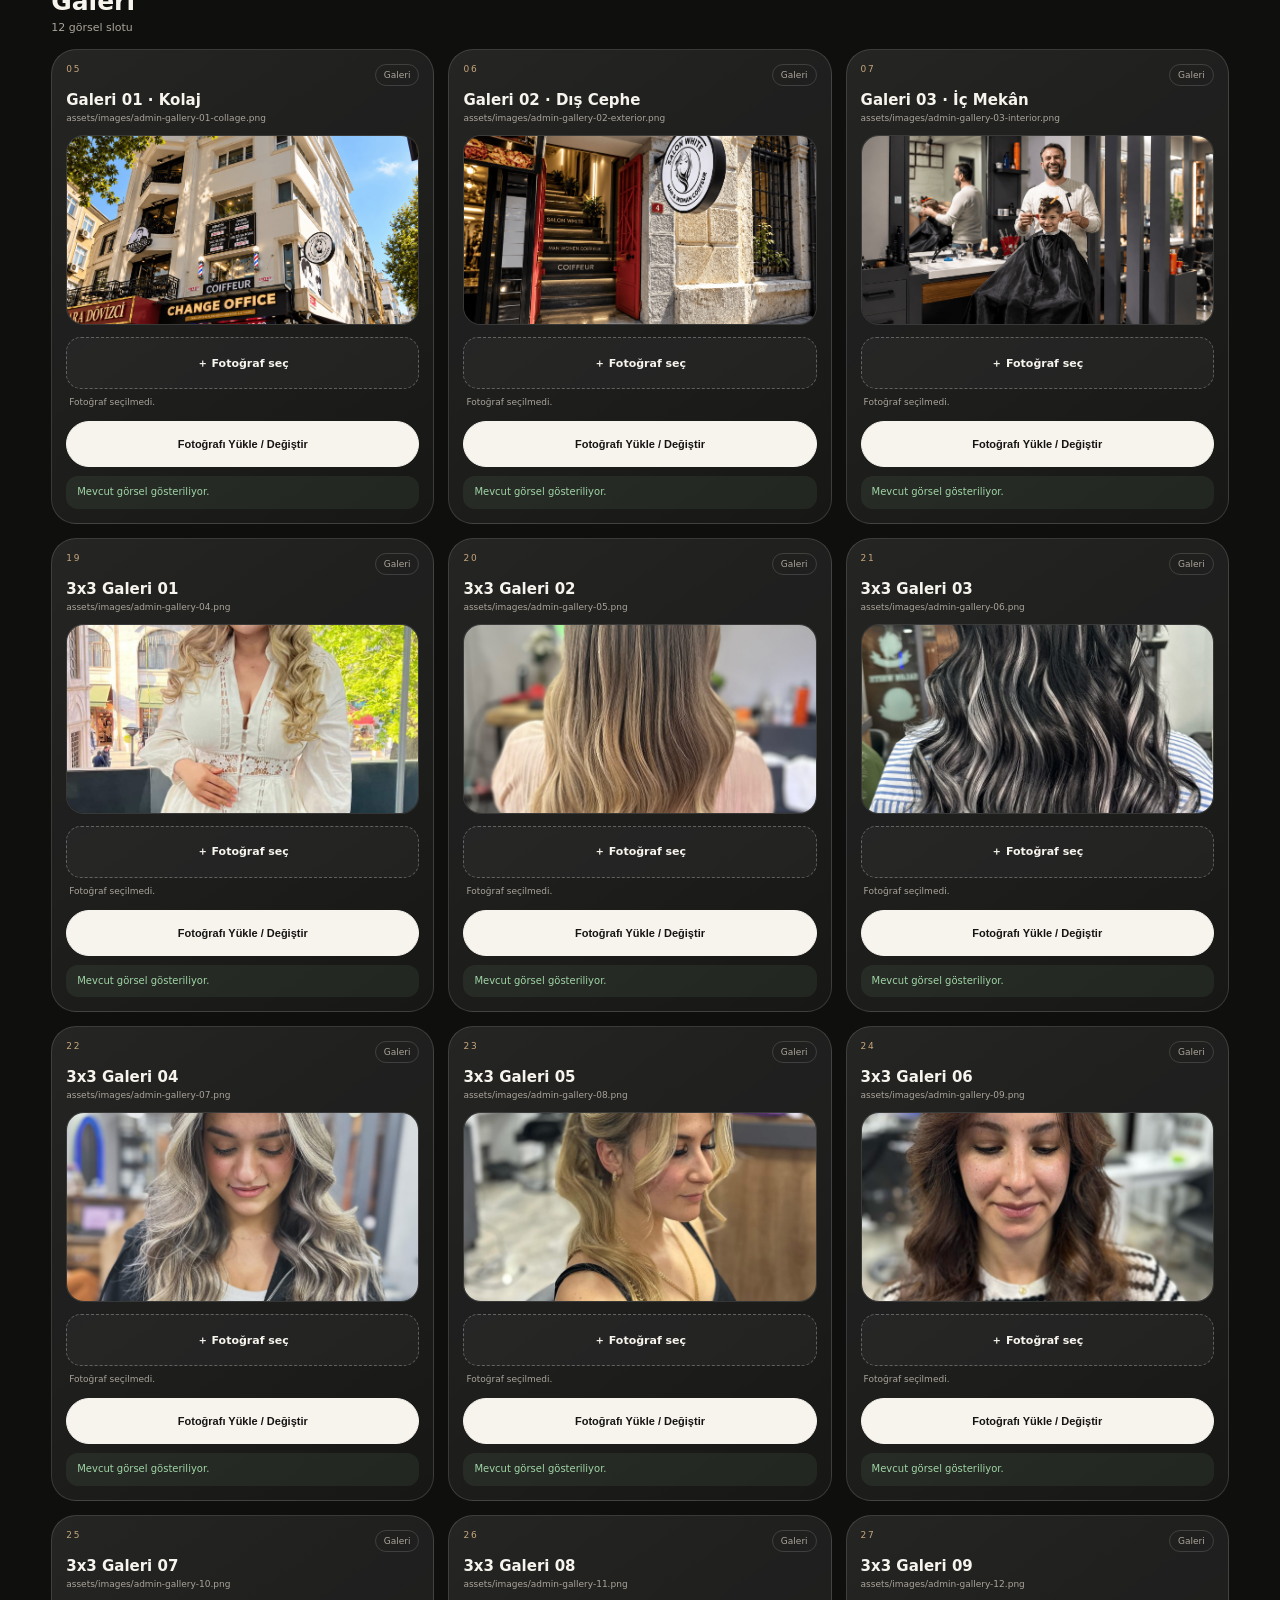
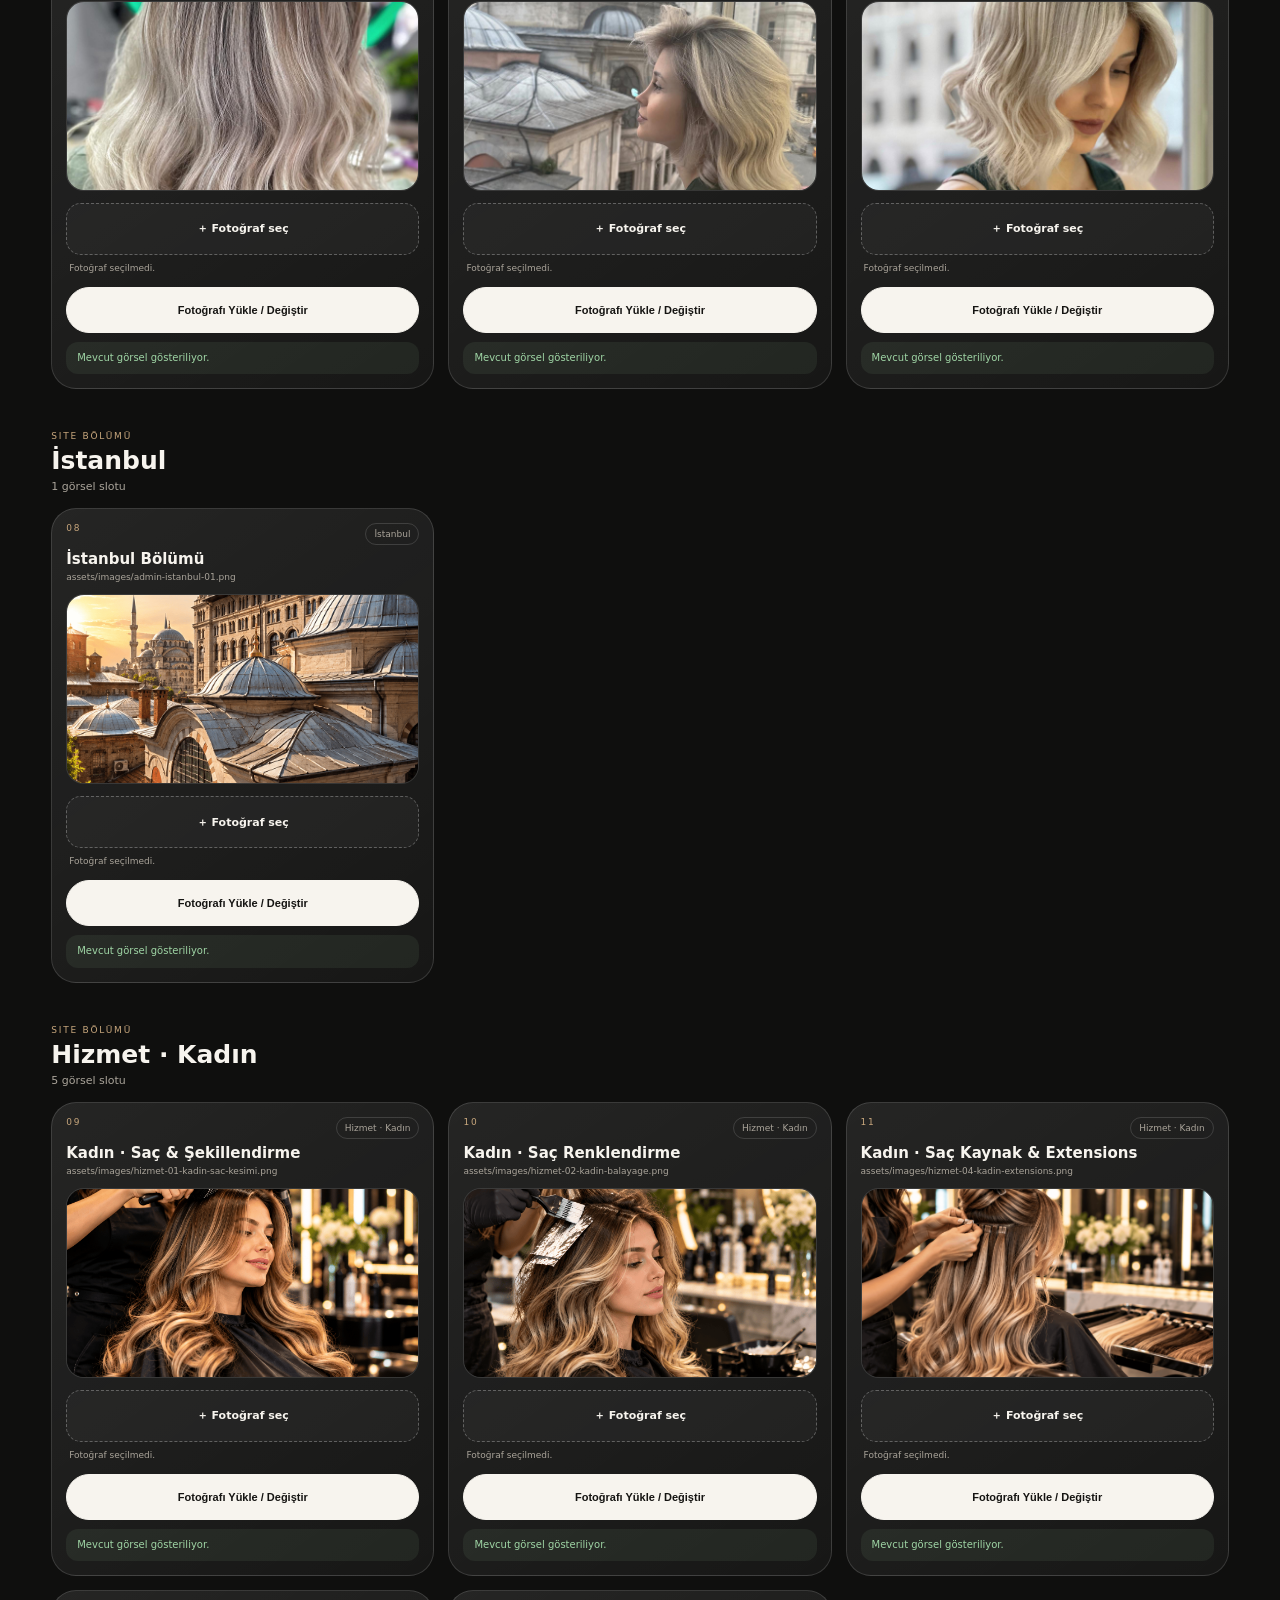
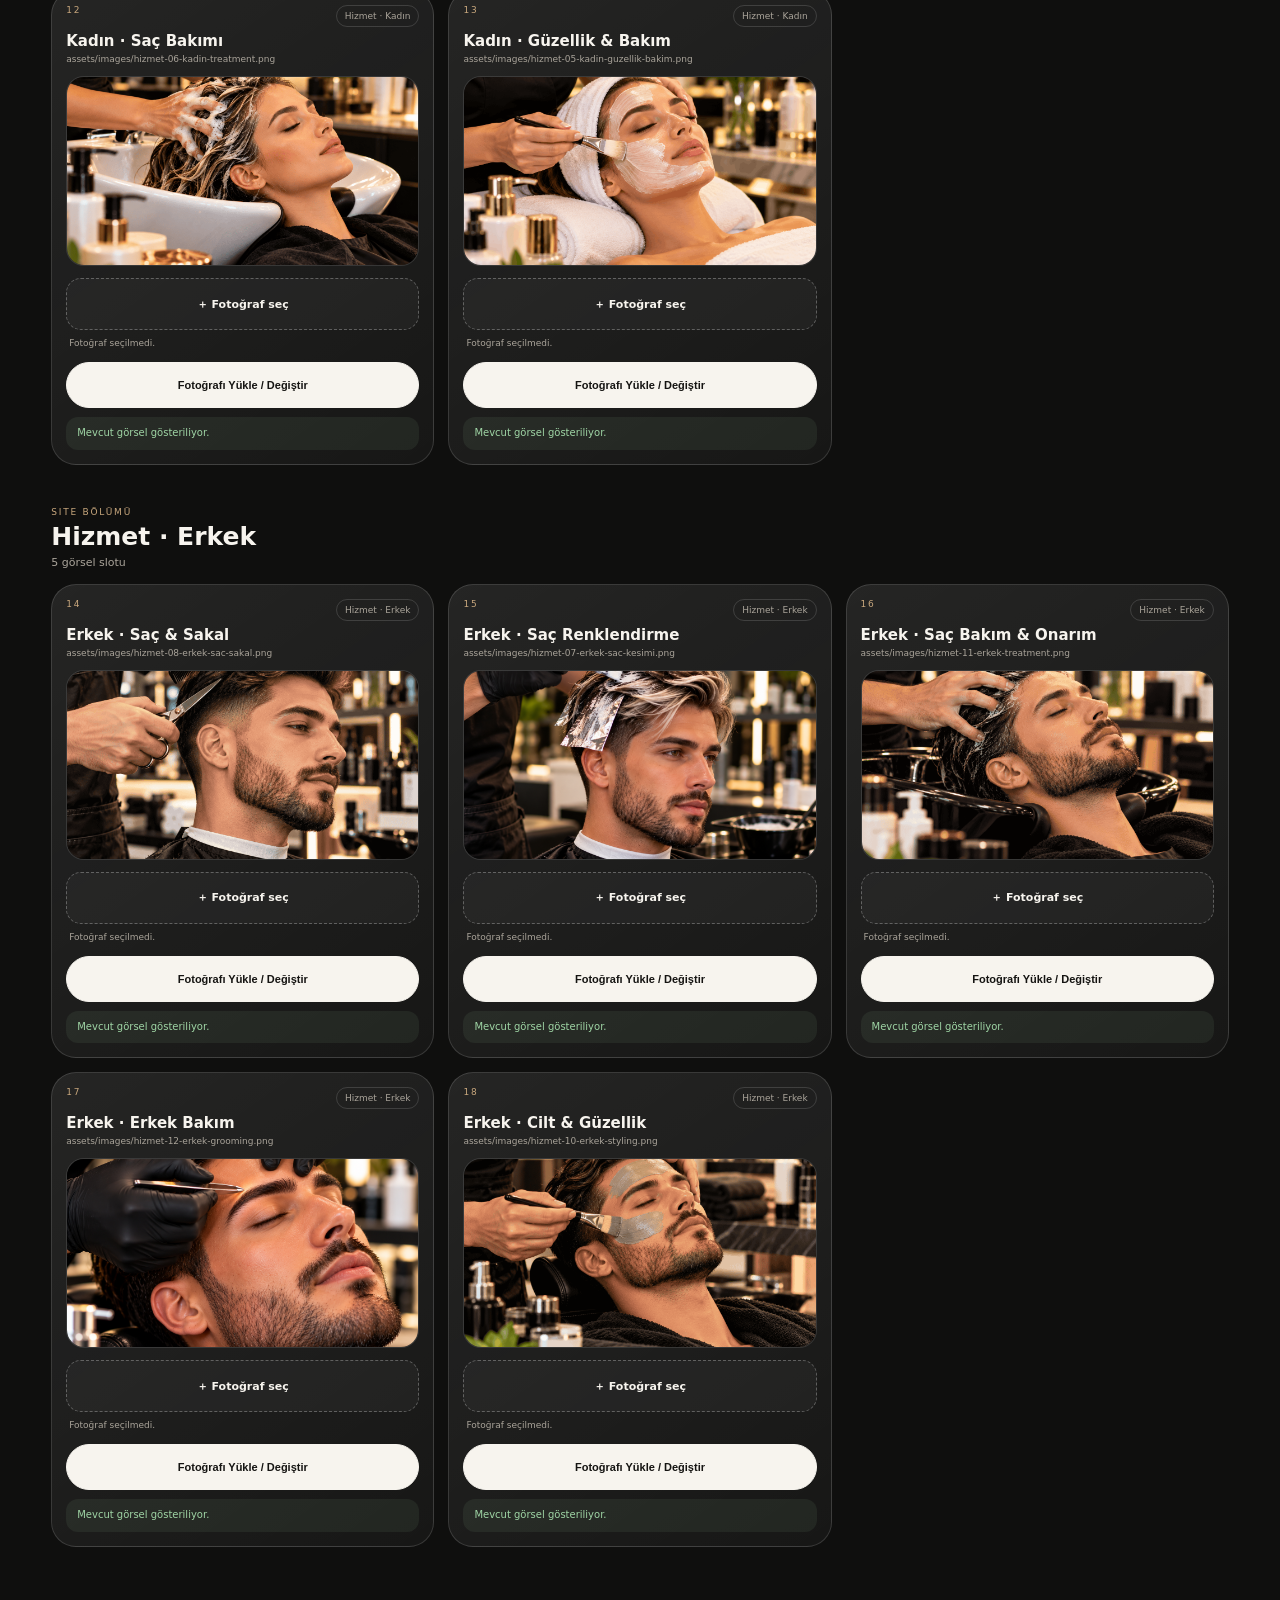
==== commit e8a1babd: "QA: rebuild admin panel from single image slot source" ====
--- a/admin-panel.html
+++ b/admin-panel.html
@@ -1,112 +1,73 @@
-<!doctype html><html lang="tr"><head><meta charset="utf-8"><meta name="viewport" content="width=device-width,initial-scale=1,viewport-fit=cover"><meta name="theme-color" content="#11100f"><meta name="robots" content="noindex,nofollow,noarchive"><title>Salon White · Görsel Yönetimi</title><style>
-:root{--bg:#0f0f0e;--card:rgba(255,255,255,.075);--line:rgba(255,255,255,.14);--text:#f7f4ee;--muted:#aaa49a;--gold:#c8a77d;--ok:#9fd5a5;--bad:#e9a0a0;--blue:#a9c8e8}*{box-sizing:border-box}body{margin:0;background:radial-gradient(900px 500px at 10% 0,rgba(200,167,125,.14),transparent 65%),var(--bg);color:var(--text);font-family:system-ui,-apple-system,BlinkMacSystemFont,"Segoe UI",sans-serif}.wrap{width:min(1180px,92vw);margin:auto;padding:24px 0 70px}.top{display:flex;justify-content:space-between;align-items:center;gap:16px;margin-bottom:34px}.brand{display:flex;align-items:center;gap:12px}.brand img{width:46px;height:46px;border-radius:13px}.brand b{display:block;font-size:13px;letter-spacing:.15em}.brand small{color:var(--muted);font-size:9px;letter-spacing:.12em}.btn{border:1px solid var(--line);border-radius:999px;padding:12px 16px;color:var(--text);background:var(--card);font-size:11px;cursor:pointer}.btn.primary{background:#f7f4ee;color:#151412;border-color:#f7f4ee;font-weight:700}.back{text-decoration:none}.hero h1{font:500 clamp(42px,7vw,76px)/.9 Georgia,serif;letter-spacing:-.055em;margin:0 0 14px}.hero h1 em{font-weight:400}.lead{max-width:720px;color:var(--muted);font-size:13px;line-height:1.65;margin:0 0 28px}.connection{display:flex;align-items:center;gap:9px;padding:12px 15px;border:1px solid var(--line);border-radius:16px;background:rgba(255,255,255,.04);font-size:11px;margin-bottom:34px}.dot{width:8px;height:8px;border-radius:50%;background:var(--muted)}.dot.ok{background:var(--ok)}.dot.bad{background:var(--bad)}.section{margin:42px 0}.section-head{display:flex;justify-content:space-between;align-items:end;gap:20px;margin-bottom:15px}.section-kicker{font-size:9px;letter-spacing:.2em;color:var(--gold);margin-bottom:5px}.section h2{font-size:25px;margin:0}.section-desc{color:var(--muted);font-size:11px;margin:5px 0 0}.grid{display:grid;grid-template-columns:repeat(3,1fr);gap:14px}.card{background:linear-gradient(145deg,rgba(255,255,255,.095),rgba(255,255,255,.035));border:1px solid var(--line);border-radius:25px;padding:14px}.card-top{display:flex;justify-content:space-between;gap:10px;align-items:start}.num{font-size:9px;letter-spacing:.2em;color:var(--gold)}.tag{font-size:9px;color:var(--muted);border:1px solid var(--line);border-radius:999px;padding:5px 8px}.card h3{font-size:15px;margin:5px 0 4px}.path{font-size:9px;color:var(--muted);white-space:nowrap;overflow:hidden;text-overflow:ellipsis}.preview{height:190px;margin:12px 0;border:1px solid var(--line);border-radius:18px;background:rgba(0,0,0,.22);overflow:hidden;display:flex;align-items:center;justify-content:center}.preview img{display:none;width:100%;height:100%;object-fit:cover}.preview.has img{display:block}.empty{font-size:9px;color:var(--muted)}.preview.has .empty{display:none}.file{display:none}.pick{display:flex;align-items:center;justify-content:center;min-height:52px;border:1px dashed rgba(255,255,255,.28);border-radius:15px;background:rgba(255,255,255,.035);font-size:11px;font-weight:600;cursor:pointer}.selected{font-size:9px;color:var(--muted);min-height:16px;margin:8px 3px;overflow:hidden;text-overflow:ellipsis;white-space:nowrap}.upload{width:100%;min-height:46px}.status{font-size:10px;line-height:1.45;min-height:30px;margin-top:9px;padding:9px 11px;border-radius:12px;background:rgba(255,255,255,.04);color:var(--muted)}.status.ok{color:var(--ok);background:rgba(159,213,165,.08)}.status.bad{color:var(--bad);background:rgba(233,160,160,.08)}.status.busy{color:var(--blue)}.busy{opacity:.65;pointer-events:none}.custom{margin-top:18px;padding:18px;border:1px solid var(--line);border-radius:22px;background:var(--card)}.custom h3{margin:0 0 5px}.custom p{color:var(--muted);font-size:11px}.custom-row{display:grid;grid-template-columns:1fr 1fr auto;gap:10px}.input{width:100%;padding:13px;border-radius:13px;border:1px solid var(--line);background:rgba(0,0,0,.2);color:var(--text);outline:0}.toast{position:fixed;left:50%;bottom:20px;transform:translate(-50%,20px);opacity:0;pointer-events:none;max-width:min(90vw,520px);padding:13px 17px;border-radius:16px;background:#252321;border:1px solid var(--line);font-size:11px;transition:.2s}.toast.show{opacity:1;transform:translate(-50%,0)}@media(max-width:850px){.grid{grid-template-columns:1fr 1fr}}@media(max-width:560px){.wrap{width:94vw}.top{align-items:flex-start}.grid{grid-template-columns:1fr}.preview{height:215px}.custom-row{grid-template-columns:1fr}.section-head{align-items:flex-start;flex-direction:column}}
-
-.reels-admin .reel-links{display:grid;gap:10px}.reel-link-row{display:grid;grid-template-columns:52px 1fr;gap:10px;align-items:center}.reel-link-row span{font-size:10px;letter-spacing:.14em;color:var(--gold)}.reel-link-row input{width:100%;padding:12px 13px;border-radius:13px;border:1px solid var(--line);background:rgba(0,0,0,.2);color:var(--text);outline:0;font:inherit;font-size:11px}@media(max-width:560px){.reel-link-row{grid-template-columns:1fr}.reel-link-row span{margin-bottom:-5px}}
-</style></head><body><div class="wrap"><header class="top"><div class="brand"><img src="assets/logo/salon-white-logo.png" alt=""><div><b>SALON WHITE</b><small>SİRKECİ · GÖRSEL YÖNETİMİ</small></div></div><a class="back" href="./">← Siteye dön</a></header>
-<main id="dash"><div class="hero"><h1>Görselleri<br><em>kolayca yönet.</em></h1><p class="lead">Salon White web sitesindeki her görseli bulunduğu bölümden seçip değiştirebilirsin. Fotoğraf seçimi belirgin, yükleme durumu her kartta ayrı gösterilir.</p><div class="connection"><span id="dot" class="dot"></span><span id="conn">GitHub bağlantısı kontrol ediliyor…</span></div></div><div id="sections"><section class="section"><div class="section-head"><div><div class="section-kicker">SITE BÖLÜMÜ</div><h2>Ana Sayfa · Slider</h2><p class="section-desc">Ana sayfadaki üst slider görselleri.</p></div></div><div class="grid"><article class="card" data-card="0"><div class="card-top"><span class="num">01</span><span class="tag">Ana slider</span></div><h3>Slider 1 · Dış Cephe</h3><div class="path">assets/images/banner-01-exterior.png</div><div class="preview" id="p0"><img id="im0" alt="Slider 1 · Dış Cephe"><span class="empty">GÖRSEL YOK</span></div><label class="pick"><input id="f0" class="file" type="file" accept="image/jpeg,image/png,image/webp,image/avif">＋ Fotoğraf seç</label><div id="sel0" class="selected">Fotoğraf seçilmedi.</div><button class="btn primary upload" data-u="0">Fotoğrafı Yükle / Değiştir</button><div id="st0" class="status">Hazır · Fotoğraf seçebilirsin.</div></article><article class="card" data-card="1"><div class="card-top"><span class="num">02</span><span class="tag">Ana slider</span></div><h3>Slider 2 · İç Mekân</h3><div class="path">assets/images/banner-02-interior.png</div><div class="preview" id="p1"><img id="im1" alt="Slider 2 · İç Mekân"><span class="empty">GÖRSEL YOK</span></div><label class="pick"><input id="f1" class="file" type="file" accept="image/jpeg,image/png,image/webp,image/avif">＋ Fotoğraf seç</label><div id="sel1" class="selected">Fotoğraf seçilmedi.</div><button class="btn primary upload" data-u="1">Fotoğrafı Yükle / Değiştir</button><div id="st1" class="status">Hazır · Fotoğraf seçebilirsin.</div></article><article class="card" data-card="2"><div class="card-top"><span class="num">03</span><span class="tag">Ana slider</span></div><h3>Slider 3 · Kolaj</h3><div class="path">assets/images/banner-03-collage.png</div><div class="preview" id="p2"><img id="im2" alt="Slider 3 · Kolaj"><span class="empty">GÖRSEL YOK</span></div><label class="pick"><input id="f2" class="file" type="file" accept="image/jpeg,image/png,image/webp,image/avif">＋ Fotoğraf seç</label><div id="sel2" class="selected">Fotoğraf seçilmedi.</div><button class="btn primary upload" data-u="2">Fotoğrafı Yükle / Değiştir</button><div id="st2" class="status">Hazır · Fotoğraf seçebilirsin.</div></article></div></section><section class="section"><div class="section-head"><div><div class="section-kicker">SITE BÖLÜMÜ</div><h2>Ana Sayfa · Atmosfer / Galeri</h2><p class="section-desc">Salon atmosferi ve galeri görselleri.</p></div></div><div class="grid"><article class="card" data-card="3"><div class="card-top"><span class="num">04</span><span class="tag">Salon bölümü</span></div><h3>Salon Atmosferi</h3><div class="path">assets/images/banner-02-interior.png</div><div class="preview" id="p3"><img id="im3" alt="Salon Atmosferi"><span class="empty">GÖRSEL YOK</span></div><label class="pick"><input id="f3" class="file" type="file" accept="image/jpeg,image/png,image/webp,image/avif">＋ Fotoğraf seç</label><div id="sel3" class="selected">Fotoğraf seçilmedi.</div><button class="btn primary upload" data-u="3">Fotoğrafı Yükle / Değiştir</button><div id="st3" class="status">Hazır · Fotoğraf seçebilirsin.</div></article><article class="card" data-card="4"><div class="card-top"><span class="num">05</span><span class="tag">Galeri</span></div><h3>Galeri · Kolaj</h3><div class="path">assets/images/banner-03-collage.png</div><div class="preview" id="p4"><img id="im4" alt="Galeri · Kolaj"><span class="empty">GÖRSEL YOK</span></div><label class="pick"><input id="f4" class="file" type="file" accept="image/jpeg,image/png,image/webp,image/avif">＋ Fotoğraf seç</label><div id="sel4" class="selected">Fotoğraf seçilmedi.</div><button class="btn primary upload" data-u="4">Fotoğrafı Yükle / Değiştir</button><div id="st4" class="status">Hazır · Fotoğraf seçebilirsin.</div></article><article class="card" data-card="5"><div class="card-top"><span class="num">06</span><span class="tag">Galeri</span></div><h3>Galeri · Dış Cephe</h3><div class="path">assets/images/banner-01-exterior.png</div><div class="preview" id="p5"><img id="im5" alt="Galeri · Dış Cephe"><span class="empty">GÖRSEL YOK</span></div><label class="pick"><input id="f5" class="file" type="file" accept="image/jpeg,image/png,image/webp,image/avif">＋ Fotoğraf seç</label><div id="sel5" class="selected">Fotoğraf seçilmedi.</div><button class="btn primary upload" data-u="5">Fotoğrafı Yükle / Değiştir</button><div id="st5" class="status">Hazır · Fotoğraf seçebilirsin.</div></article><article class="card" data-card="6"><div class="card-top"><span class="num">07</span><span class="tag">Galeri</span></div><h3>Galeri · İç Mekân</h3><div class="path">assets/images/banner-02-interior.png</div><div class="preview" id="p6"><img id="im6" alt="Galeri · İç Mekân"><span class="empty">GÖRSEL YOK</span></div><label class="pick"><input id="f6" class="file" type="file" accept="image/jpeg,image/png,image/webp,image/avif">＋ Fotoğraf seç</label><div id="sel6" class="selected">Fotoğraf seçilmedi.</div><button class="btn primary upload" data-u="6">Fotoğrafı Yükle / Değiştir</button><div id="st6" class="status">Hazır · Fotoğraf seçebilirsin.</div></article></div></section><section class="section"><div class="section-head"><div><div class="section-kicker">SITE BÖLÜMÜ</div><h2>Ana Sayfa · İstanbul</h2><p class="section-desc">İstanbul / Eminönü–Sirkeci bölümünün görseli.</p></div></div><div class="grid"><article class="card" data-card="7"><div class="card-top"><span class="num">08</span><span class="tag">İstanbul</span></div><h3>İstanbul Bölümü</h3><div class="path">assets/images/banner-01-exterior.png</div><div class="preview" id="p7"><img id="im7" alt="İstanbul Bölümü"><span class="empty">GÖRSEL YOK</span></div><label class="pick"><input id="f7" class="file" type="file" accept="image/jpeg,image/png,image/webp,image/avif">＋ Fotoğraf seç</label><div id="sel7" class="selected">Fotoğraf seçilmedi.</div><button class="btn primary upload" data-u="7">Fotoğrafı Yükle / Değiştir</button><div id="st7" class="status">Hazır · Fotoğraf seçebilirsin.</div></article></div></section><section class="section"><div class="section-head"><div><div class="section-kicker">SITE BÖLÜMÜ</div><h2>Hizmetler</h2><p class="section-desc">Kadın ve erkek hizmetlerinde kullanılan 10 ana hizmet görseli.</p></div></div><div class="grid"><article class="card" data-card="8"><div class="card-top"><span class="num">01</span><span class="tag">Kadın hizmeti</span></div><h3>Saç & Şekillendirme</h3><div class="path">assets/images/hizmet-01-kadin-sac-kesimi.jpg</div><div class="preview" id="p8"><img id="im8" alt="Saç & Şekillendirme"><span class="empty">GÖRSEL YOK</span></div><label class="pick"><input id="f8" class="file" type="file" accept="image/jpeg,image/png,image/webp,image/avif">＋ Fotoğraf seç</label><div id="sel8" class="selected">Fotoğraf seçilmedi.</div><button class="btn primary upload" data-u="8">Fotoğrafı Yükle / Değiştir</button><div id="st8" class="status">Hazır · Fotoğraf seçebilirsin.</div></article><article class="card" data-card="9"><div class="card-top"><span class="num">02</span><span class="tag">Kadın hizmeti</span></div><h3>Saç Renklendirme</h3><div class="path">assets/images/hizmet-02-kadin-balayage.jpg</div><div class="preview" id="p9"><img id="im9" alt="Saç Renklendirme"><span class="empty">GÖRSEL YOK</span></div><label class="pick"><input id="f9" class="file" type="file" accept="image/jpeg,image/png,image/webp,image/avif">＋ Fotoğraf seç</label><div id="sel9" class="selected">Fotoğraf seçilmedi.</div><button class="btn primary upload" data-u="9">Fotoğrafı Yükle / Değiştir</button><div id="st9" class="status">Hazır · Fotoğraf seçebilirsin.</div></article><article class="card" data-card="10"><div class="card-top"><span class="num">03</span><span class="tag">Kadın hizmeti</span></div><h3>Saç Kaynak & Extensions</h3><div class="path">assets/images/hizmet-04-kadin-extensions.jpg</div><div class="preview" id="p10"><img id="im10" alt="Saç Kaynak & Extensions"><span class="empty">GÖRSEL YOK</span></div><label class="pick"><input id="f10" class="file" type="file" accept="image/jpeg,image/png,image/webp,image/avif">＋ Fotoğraf seç</label><div id="sel10" class="selected">Fotoğraf seçilmedi.</div><button class="btn primary upload" data-u="10">Fotoğrafı Yükle / Değiştir</button><div id="st10" class="status">Hazır · Fotoğraf seçebilirsin.</div></article><article class="card" data-card="11"><div class="card-top"><span class="num">04</span><span class="tag">Kadın hizmeti</span></div><h3>Saç Bakımı</h3><div class="path">assets/images/hizmet-06-kadin-treatment.jpg</div><div class="preview" id="p11"><img id="im11" alt="Saç Bakımı"><span class="empty">GÖRSEL YOK</span></div><label class="pick"><input id="f11" class="file" type="file" accept="image/jpeg,image/png,image/webp,image/avif">＋ Fotoğraf seç</label><div id="sel11" class="selected">Fotoğraf seçilmedi.</div><button class="btn primary upload" data-u="11">Fotoğrafı Yükle / Değiştir</button><div id="st11" class="status">Hazır · Fotoğraf seçebilirsin.</div></article><article class="card" data-card="12"><div class="card-top"><span class="num">05</span><span class="tag">Kadın hizmeti</span></div><h3>Güzellik & Bakım</h3><div class="path">assets/images/hizmet-05-kadin-keratin.jpg</div><div class="preview" id="p12"><img id="im12" alt="Güzellik & Bakım"><span class="empty">GÖRSEL YOK</span></div><label class="pick"><input id="f12" class="file" type="file" accept="image/jpeg,image/png,image/webp,image/avif">＋ Fotoğraf seç</label><div id="sel12" class="selected">Fotoğraf seçilmedi.</div><button class="btn primary upload" data-u="12">Fotoğrafı Yükle / Değiştir</button><div id="st12" class="status">Hazır · Fotoğraf seçebilirsin.</div></article><article class="card" data-card="13"><div class="card-top"><span class="num">06</span><span class="tag">Erkek hizmeti</span></div><h3>Saç & Sakal</h3><div class="path">assets/images/hizmet-08-erkek-sac-sakal.jpg</div><div class="preview" id="p13"><img id="im13" alt="Saç & Sakal"><span class="empty">GÖRSEL YOK</span></div><label class="pick"><input id="f13" class="file" type="file" accept="image/jpeg,image/png,image/webp,image/avif">＋ Fotoğraf seç</label><div id="sel13" class="selected">Fotoğraf seçilmedi.</div><button class="btn primary upload" data-u="13">Fotoğrafı Yükle / Değiştir</button><div id="st13" class="status">Hazır · Fotoğraf seçebilirsin.</div></article><article class="card" data-card="14"><div class="card-top"><span class="num">07</span><span class="tag">Erkek hizmeti</span></div><h3>Saç Renklendirme</h3><div class="path">assets/images/hizmet-07-erkek-sac-kesimi.jpg</div><div class="preview" id="p14"><img id="im14" alt="Saç Renklendirme"><span class="empty">GÖRSEL YOK</span></div><label class="pick"><input id="f14" class="file" type="file" accept="image/jpeg,image/png,image/webp,image/avif">＋ Fotoğraf seç</label><div id="sel14" class="selected">Fotoğraf seçilmedi.</div><button class="btn primary upload" data-u="14">Fotoğrafı Yükle / Değiştir</button><div id="st14" class="status">Hazır · Fotoğraf seçebilirsin.</div></article><article class="card" data-card="15"><div class="card-top"><span class="num">08</span><span class="tag">Erkek hizmeti</span></div><h3>Saç Bakım & Onarım</h3><div class="path">assets/images/hizmet-11-erkek-treatment.jpg</div><div class="preview" id="p15"><img id="im15" alt="Saç Bakım & Onarım"><span class="empty">GÖRSEL YOK</span></div><label class="pick"><input id="f15" class="file" type="file" accept="image/jpeg,image/png,image/webp,image/avif">＋ Fotoğraf seç</label><div id="sel15" class="selected">Fotoğraf seçilmedi.</div><button class="btn primary upload" data-u="15">Fotoğrafı Yükle / Değiştir</button><div id="st15" class="status">Hazır · Fotoğraf seçebilirsin.</div></article><article class="card" data-card="16"><div class="card-top"><span class="num">09</span><span class="tag">Erkek hizmeti</span></div><h3>Erkek Bakım</h3><div class="path">assets/images/hizmet-12-erkek-grooming.jpg</div><div class="preview" id="p16"><img id="im16" alt="Erkek Bakım"><span class="empty">GÖRSEL YOK</span></div><label class="pick"><input id="f16" class="file" type="file" accept="image/jpeg,image/png,image/webp,image/avif">＋ Fotoğraf seç</label><div id="sel16" class="selected">Fotoğraf seçilmedi.</div><button class="btn primary upload" data-u="16">Fotoğrafı Yükle / Değiştir</button><div id="st16" class="status">Hazır · Fotoğraf seçebilirsin.</div></article><article class="card" data-card="17"><div class="card-top"><span class="num">10</span><span class="tag">Erkek hizmeti</span></div><h3>Cilt & Güzellik</h3><div class="path">assets/images/hizmet-10-erkek-styling.jpg</div><div class="preview" id="p17"><img id="im17" alt="Cilt & Güzellik"><span class="empty">GÖRSEL YOK</span></div><label class="pick"><input id="f17" class="file" type="file" accept="image/jpeg,image/png,image/webp,image/avif">＋ Fotoğraf seç</label><div id="sel17" class="selected">Fotoğraf seçilmedi.</div><button class="btn primary upload" data-u="17">Fotoğrafı Yükle / Değiştir</button><div id="st17" class="status">Hazır · Fotoğraf seçebilirsin.</div></article></div></section></div><section class="custom"><h3>Diğer görsel</h3><p>Siteye özel bir görsel eklemek için dosya adını ve fotoğrafı seç.</p><div class="custom-row"><input id="cn" class="input" placeholder="dosya-adi.jpg"><label class="pick"><input id="cf" class="file" type="file" accept="image/*">＋ Fotoğraf seç</label><button id="cu" class="btn primary">Yükle</button></div><div id="cs" class="selected">Fotoğraf seçilmedi.</div><div id="cstatus" class="status">Hazır.</div></section><section class="custom reels-admin"><h3>Instagram Reels</h3><p>06 / İletişim bölümünden önce gösterilen 5 Reel kartının Instagram bağlantılarını buradan değiştir. Her kart ayrı ayrı güncellenir.</p><div id="reelLinks" class="reel-links"></div><button id="saveReels" class="btn primary" style="margin-top:12px">Reel Linklerini Kaydet</button><div id="reelStatus" class="status">Bağlantılar yükleniyor…</div></section></main></div><div id="toast" class="toast"></div>
-<script src="/image-slots.js?v=20260928-0210-gallery"></script><script>
-const sections=[
-{title:"Ana Sayfa · Slider",desc:"Ana sayfadaki üst slider görselleri.",items:[
-["01","Slider 1 · Dış Cephe","admin-slider-01-exterior.png","Ana slider"],
-["02","Slider 2 · İç Mekân","admin-slider-02-interior.png","Ana slider"],
-["03","Slider 3 · Kolaj","admin-slider-03-collage.png","Ana slider"]
-]},
-{title:"Ana Sayfa · Atmosfer",desc:"Salon bölümündeki büyük atmosfer görseli.",items:[
-["04","Salon Atmosferi","admin-atmosphere-01.png","Salon bölümü"]
-]},
-{title:"Ana Sayfa · Galeri",desc:"Galeri bölümünde kullanılan görseller.",items:[
-["05","Galeri · Kolaj","admin-gallery-01-collage.png","Galeri"],
-["06","Galeri · Dış Cephe","admin-gallery-02-exterior.png","Galeri"],
-["07","Galeri · İç Mekân","admin-gallery-03-interior.png","Galeri"]
-]},
-{title:"Ana Sayfa · İstanbul",desc:"İstanbul / Eminönü–Sirkeci bölümünün arka plan görseli.",items:[
-["08","İstanbul Bölümü","admin-istanbul-01.png","İstanbul"]
-]}
-];
-const A=window.SALON_IMAGE_SLOTS.map(s=>[s.id,s.label,s.file,s.section,s.legacy]);
-function renderAdditionalGallerySlots(){
-  const root=$("#sections"); if(!root)return;
-  const items=A.map((x,i)=>({x,i})).filter(o=>Number(o.x[0])>=19&&Number(o.x[0])<=27);
-  if(!items.length)return;
-  const section=document.createElement("section");
-  section.className="section";
-  section.innerHTML='<div class="section-head"><div><div class="section-kicker">SITE BÖLÜMÜ</div><h2>3×3 Fotoğraf Galerisi</h2><p class="section-desc">Ana sayfadaki 3×3 alan. 9 fotoğrafı aynı 3 sütunlu düzende buradan tek tek seçip yükleyebilirsin.</p></div></div><div class="grid">'+items.map(o=>card(o.x,o.i)).join("")+'</div>';
-  const service=[...root.querySelectorAll(".section")].find(s=>s.querySelector("h2")?.textContent.trim()==="Hizmetler");
-  if(service)root.insertBefore(section,service); else root.appendChild(section);
+<!doctype html>
+<html lang="tr">
+<head>
+<meta charset="utf-8"><meta name="viewport" content="width=device-width,initial-scale=1,viewport-fit=cover">
+<meta name="theme-color" content="#11100f"><meta name="robots" content="noindex,nofollow,noarchive">
+<title>Salon White · Görsel Yönetimi</title>
+<style>
+:root{--bg:#0f0f0e;--card:rgba(255,255,255,.075);--line:rgba(255,255,255,.14);--text:#f7f4ee;--muted:#aaa49a;--gold:#c8a77d;--ok:#9fd5a5;--bad:#e9a0a0;--blue:#a9c8e8}
+*{box-sizing:border-box}body{margin:0;background:radial-gradient(900px 500px at 10% 0,rgba(200,167,125,.14),transparent 65%),var(--bg);color:var(--text);font-family:system-ui,-apple-system,BlinkMacSystemFont,"Segoe UI",sans-serif}.wrap{width:min(1180px,92vw);margin:auto;padding:24px 0 70px}
+.top{display:flex;justify-content:space-between;align-items:center;gap:16px;margin-bottom:34px}.brand{display:flex;align-items:center;gap:12px}.brand img{width:46px;height:46px;border-radius:13px}.brand b{display:block;font-size:13px;letter-spacing:.15em}.brand small{color:var(--muted);font-size:9px;letter-spacing:.12em}.btn{border:1px solid var(--line);border-radius:999px;padding:12px 16px;color:var(--text);background:var(--card);font-size:11px;cursor:pointer}.btn.primary{background:#f7f4ee;color:#151412;border-color:#f7f4ee;font-weight:700}.back{text-decoration:none;color:inherit}
+.hero h1{font:500 clamp(42px,7vw,76px)/.9 Georgia,serif;letter-spacing:-.055em;margin:0 0 14px}.hero h1 em{font-weight:400}.lead{max-width:720px;color:var(--muted);font-size:13px;line-height:1.65;margin:0 0 28px}
+.connection{display:flex;align-items:center;gap:9px;padding:12px 15px;border:1px solid var(--line);border-radius:16px;background:rgba(255,255,255,.04);font-size:11px;margin-bottom:34px}.dot{width:8px;height:8px;border-radius:50%;background:var(--muted)}.dot.ok{background:var(--ok)}.dot.bad{background:var(--bad)}
+.section{margin:42px 0}.section-head{display:flex;justify-content:space-between;align-items:end;gap:20px;margin-bottom:15px}.section-kicker{font-size:9px;letter-spacing:.2em;color:var(--gold);margin-bottom:5px}.section h2{font-size:25px;margin:0}.section-desc{color:var(--muted);font-size:11px;margin:5px 0 0}.grid{display:grid;grid-template-columns:repeat(3,1fr);gap:14px}
+.card{background:linear-gradient(145deg,rgba(255,255,255,.095),rgba(255,255,255,.035));border:1px solid var(--line);border-radius:25px;padding:14px}.card-top{display:flex;justify-content:space-between;gap:10px;align-items:start}.num{font-size:9px;letter-spacing:.2em;color:var(--gold)}.tag{font-size:9px;color:var(--muted);border:1px solid var(--line);border-radius:999px;padding:5px 8px}.card h3{font-size:15px;margin:5px 0 4px}.path{font-size:9px;color:var(--muted);white-space:nowrap;overflow:hidden;text-overflow:ellipsis}.preview{height:190px;margin:12px 0;border:1px solid var(--line);border-radius:18px;background:rgba(0,0,0,.22);overflow:hidden;display:flex;align-items:center;justify-content:center}.preview img{display:none;width:100%;height:100%;object-fit:cover}.preview.has img{display:block}.empty{font-size:9px;color:var(--muted)}.preview.has .empty{display:none}.file{display:none}.pick{display:flex;align-items:center;justify-content:center;min-height:52px;border:1px dashed rgba(255,255,255,.28);border-radius:15px;background:rgba(255,255,255,.035);font-size:11px;font-weight:600;cursor:pointer}.selected{font-size:9px;color:var(--muted);min-height:16px;margin:8px 3px;overflow:hidden;text-overflow:ellipsis;white-space:nowrap}.upload{width:100%;min-height:46px}.status{font-size:10px;line-height:1.45;min-height:30px;margin-top:9px;padding:9px 11px;border-radius:12px;background:rgba(255,255,255,.04);color:var(--muted)}.status.ok{color:var(--ok);background:rgba(159,213,165,.08)}.status.bad{color:var(--bad);background:rgba(233,160,160,.08)}.status.busy{color:var(--blue)}.busy{opacity:.65;pointer-events:none}
+.toast{position:fixed;left:50%;bottom:20px;transform:translate(-50%,20px);opacity:0;pointer-events:none;max-width:min(90vw,520px);padding:13px 17px;border-radius:16px;background:#252321;border:1px solid var(--line);font-size:11px;transition:.2s}.toast.show{opacity:1;transform:translate(-50%,0)}
+@media(max-width:850px){.grid{grid-template-columns:1fr 1fr}}@media(max-width:560px){.wrap{width:94vw}.top{align-items:flex-start}.grid{grid-template-columns:1fr}.preview{height:215px}}
+</style></head>
+<body>
+<div class="wrap">
+<header class="top"><div class="brand"><img src="assets/logo/salon-white-logo.png" alt="Salon White"><div><b>SALON WHITE</b><small>SİRKECİ · GÖRSEL YÖNETİMİ</small></div></div><a class="back" href="./">← Siteye dön</a></header>
+<main><div class="hero"><h1>Görselleri<br><em>kolayca yönet.</em></h1><p class="lead">Tüm site görselleri tek kaynak olan image-slots.js üzerinden yönetilir. Seç, önizle ve GitHub'a yükle.</p><div class="connection"><span id="dot" class="dot"></span><span id="conn">Bağlantı kontrol ediliyor…</span></div></div><div id="sections"></div></main>
+</div><div id="toast" class="toast"></div>
+<script src="image-slots.js?v=20260928-qa"></script>
+<script>
+const A=window.SALON_IMAGE_SLOTS||[], $=s=>document.querySelector(s), authKey="salonWhiteAdminAuth";
+let adminAuth=sessionStorage.getItem(authKey)||"";
+function toast(t){const x=$("#toast");x.textContent=t;x.classList.add("show");clearTimeout(window.tt);window.tt=setTimeout(()=>x.classList.remove("show"),2800)}
+async function api(u,o={},retry=true){
+ const controller=new AbortController(),timer=setTimeout(()=>controller.abort(),o.timeout||10000);
+ try{
+  const headers=new Headers(o.headers||{});if(adminAuth)headers.set("Authorization","Basic "+adminAuth);
+  let r=await fetch(u,{...o,headers,signal:controller.signal,cache:"no-store",credentials:"same-origin"});
+  if(r.status===401&&retry&&!u.startsWith("/api/health")){
+   const user=prompt("Salon White Admin kullanıcı adı:","admin");if(user===null)return r;
+   const pass=prompt("Salon White Admin şifresi:");if(pass===null)return r;
+   adminAuth=btoa(unescape(encodeURIComponent(user+":"+pass)));sessionStorage.setItem(authKey,adminAuth);
+   r=await api(u,o,false);
+  } return r;
+ }finally{clearTimeout(timer)}
 }
-const $=s=>document.querySelector(s);function toast(t){const x=$("#toast");x.textContent=t;x.classList.add("show");clearTimeout(window.tt);window.tt=setTimeout(()=>x.classList.remove("show"),2800)}function card(x,i){return '<article class="card" data-card="'+i+'"><div class="card-top"><span class="num">'+x[0]+'</span><span class="tag">'+x[3]+'</span></div><h3>'+x[1]+'</h3><div class="path">assets/images/'+x[2]+'</div><div class="preview" id="p'+i+'"><img id="im'+i+'"><span class="empty">GÖRSEL YOK</span></div><label class="pick"><input id="f'+i+'" class="file" type="file" accept="image/jpeg,image/png,image/webp,image/avif">＋ Fotoğraf seç</label><div id="sel'+i+'" class="selected">Fotoğraf seçilmedi.</div><button class="btn primary upload" data-u="'+i+'">Fotoğrafı Yükle / Değiştir</button><div id="st'+i+'" class="status">Hazır · Fotoğraf seçebilirsin.</div></article>'}function bindCards(){A.forEach((x,i)=>{$("#f"+i).onchange=e=>{const f=e.target.files[0];$("#sel"+i).textContent=f?f.name:"Fotoğraf seçilmedi.";if(f){$("#im"+i).src=URL.createObjectURL(f);$("#p"+i).classList.add("has");setStatus(i,"Seçildi · Yüklemek için butona bas.","")}}});document.querySelectorAll("[data-u]").forEach(b=>b.onclick=()=>send(+b.dataset.u))}function setStatus(i,msg,kind){const e=$("#st"+i);e.textContent=msg;e.className="status"+(kind?" "+kind:"")}let adminAuth=sessionStorage.getItem("salonWhiteAdminAuth")||"";
-async function api(u,o={},retry=true){
-  const controller=new AbortController();const timer=setTimeout(()=>controller.abort(),o.timeout||10000);
-  try{
-    const headers=new Headers(o.headers||{});
-    if(adminAuth) headers.set("Authorization","Basic "+adminAuth);
-    let response=await fetch(u,{...o,headers,signal:controller.signal,cache:"no-store",credentials:"same-origin"});
-    if(response.status===401&&retry&&u.startsWith("/api/")&&!u.startsWith("/api/health")){
-      const user=prompt("Salon White Admin kullanıcı adı:","admin");
-      if(user===null) return response;
-      const pass=prompt("Salon White Admin şifresi:");
-      if(pass===null) return response;
-      adminAuth=btoa(unescape(encodeURIComponent(user+":"+pass)));
-      sessionStorage.setItem("salonWhiteAdminAuth",adminAuth);
-      response=await api(u,o,false);
-    }
-    return response;
-  }finally{clearTimeout(timer)}
-}async function status(){try{const r=await api("/api/health?ts="+Date.now(),{timeout:5000});const d=await r.json();const e=$("#conn"),dot=$("#dot");if(d.githubTokenConfigured&&d.adminAuthConfigured){e.textContent=d.adminAuthenticated?"✓ GitHub + Admin bağlantısı aktif":"✓ GitHub aktif · Admin doğrulaması bekleniyor";e.style.color="var(--ok)";dot.className="dot ok"}else if(!d.adminAuthConfigured){e.textContent="✕ Admin şifresi Cloudflare Worker secret olarak tanımlanmamış";e.style.color="var(--bad)";dot.className="dot bad"}else{e.textContent="✕ GitHub token bağlı değil";e.style.color="var(--bad)";dot.className="dot bad"}}catch(e){const msg=e.name==="AbortError"?"Worker API yanıt vermedi (5 sn).":"Worker API hatası: "+e.message;$("#conn").textContent=msg;$("#dot").className="dot bad"}}async function load(){
-try{
-const r=await api("/api/images?ts="+Date.now(),{timeout:8000}),d=await r.json();
-if(!r.ok)throw Error((d.error||"Görseller alınamadı.")+(d.githubMessage?" · "+d.githubMessage:""));
-const m=new Map((d.files||[]).map(x=>[x.name,x]));
-const livePreview=(name,sha)=>"/assets/images/"+encodeURIComponent(name)+"?v="+encodeURIComponent(sha||Date.now())+"&preview="+Date.now();
-A.forEach((x,i)=>{
-const file=m.get(x[2]);
-const legacy=x[4]?m.get(x[4]):null;
-const active=file||legacy;
-const src=active?livePreview(active.name,active.sha):null;
-if(src){
-$("#im"+i).src=src;
-$("#p"+i).classList.add("has");
-$("#im"+i).onerror=()=>{setStatus(i,"Görsel yüklenemedi.","bad");$("#p"+i).classList.remove("has")};
-setStatus(i,file?"✓ Sitedeki güncel görsel":"✓ Sitedeki mevcut görsel · yeni seçim bu bölüme özel.","ok");
-}else{
-setStatus(i,"Henüz görsel bulunamadı.","bad");
-$("#p"+i).classList.remove("has");
+function setStatus(i,msg,kind){const e=$("#st"+i);if(!e)return;e.textContent=msg;e.className="status"+(kind?" "+kind:"")}
+function card(slot,i){
+ return '<article class="card" data-card="'+i+'"><div class="card-top"><span class="num">'+slot.id+'</span><span class="tag">'+slot.section+'</span></div><h3>'+slot.label+'</h3><div class="path">assets/images/'+slot.file+'</div><div class="preview" id="p'+i+'"><img id="im'+i+'" alt="'+slot.label+'"><span class="empty">GÖRSEL YOK</span></div><label class="pick"><input id="f'+i+'" class="file" type="file" accept="image/png,image/jpeg,image/webp,image/avif">＋ Fotoğraf seç</label><div id="sel'+i+'" class="selected">Fotoğraf seçilmedi.</div><button class="btn primary upload" data-u="'+i+'">Fotoğrafı Yükle / Değiştir</button><div id="st'+i+'" class="status">Hazır.</div></article>';
 }
-});
-}catch(e){
-A.forEach((x,i)=>{const u="/assets/images/"+encodeURIComponent(x[4]||x[2])+"?preview="+Date.now();$("#im"+i).src=u;$("#p"+i).classList.add("has")});
-toast(e.name==="AbortError"?"GitHub görsel listesi zaman aşımına uğradı.":"GitHub görsel listesi alınamadı: "+e.message)
-}}async function normalizeForTarget(file,path){const objectUrl=URL.createObjectURL(file);try{const img=await new Promise((resolve,reject)=>{const im=new Image();im.onload=()=>resolve(im);im.onerror=()=>reject(Error("Fotoğraf bu tarayıcıda okunamadı."));im.src=objectUrl});const canvas=document.createElement("canvas");canvas.width=img.naturalWidth;canvas.height=img.naturalHeight;const ctx=canvas.getContext("2d");if(!ctx)throw Error("Görsel dönüştürme desteklenmiyor.");ctx.drawImage(img,0,0);const blob=await new Promise((resolve,reject)=>canvas.toBlob(b=>b?resolve(b):reject(Error("PNG dönüştürme başarısız.")),"image/png"));if(!blob)throw Error("PNG dönüştürme başarısız.");const name=path.split("/").pop().replace(/\.[^.]+$/,"")+".png";return new File([blob],name,{type:"image/png",lastModified:Date.now()})}finally{URL.revokeObjectURL(objectUrl)}}async function send(i){const f=$("#f"+i).files[0];if(!f){setStatus(i,"Fotoğraf seçilmedi.","bad");return toast("Önce fotoğraf seç.")}await upload(f,A[i][2],i)}async function upload(f,path,i){if(f.size>12*1024*1024){const m="Yüklenemedi: dosya 12 MB sınırını aşıyor.";if(i!==undefined)setStatus(i,m,"bad");throw Error(m)}const c=i!==undefined?document.querySelector('[data-card="'+i+'"]'):null;if(i!==undefined)setStatus(i,"Yükleniyor… GitHub'a gönderiliyor.","busy");c?.classList.add("busy");let uploadFile=f;try{uploadFile=await normalizeForTarget(f,path)}catch(e){if(i!==undefined)setStatus(i,"✕ "+e.message,"bad");throw e}if(uploadFile.size>12*1024*1024){const m="Yüklenemedi: dönüştürülmüş dosya 12 MB sınırını aşıyor.";if(i!==undefined)setStatus(i,m,"bad");throw Error(m)}const d=new FormData();d.append("file",uploadFile);d.append("path",path);try{const r=await api("/api/upload",{method:"POST",body:d,timeout:30000}),x=await r.json().catch(()=>({}));if(!r.ok){let reason=x.error||"Yükleme başarısız.";if(x.githubStatus)reason+=" (GitHub "+x.githubStatus+(x.githubMessage?": "+x.githubMessage:"")+")";throw Error(reason)}if(i!==undefined){$("#im"+i).src="/assets/images/"+encodeURIComponent(A[i][2])+"?preview="+Date.now();$("#p"+i).classList.add("has");setStatus(i,"✓ Yüklendi · "+new Date().toLocaleTimeString("tr-TR"),"ok")}toast("✓ Fotoğraf yüklendi.")}catch(e){const msg=e.name==="AbortError"?"Worker API yanıt vermedi (30 sn).":e.message;if(i!==undefined)setStatus(i,"✕ Yüklenemedi: "+msg,"bad");throw Error(msg)}finally{c?.classList.remove("busy")}}$("#cf").onchange=e=>$("#cs").textContent=e.target.files[0]?.name||"Fotoğraf seçilmedi.";$("#cu").onclick=async()=>{const f=$("#cf").files[0],raw=$("#cn").value.trim().replace(/^.*[\\/]/,""),n=raw.replace(/\.[^.]+$/,"")+".png";if(!f||!n){$("#cstatus").textContent="Dosya ve dosya adı gerekli.";$("#cstatus").className="status bad";return}$("#cstatus").textContent="Yükleniyor…";$("#cstatus").className="status busy";try{await upload(f,n);$("#cstatus").textContent="✓ Yüklendi · "+new Date().toLocaleTimeString("tr-TR");$("#cstatus").className="status ok"}catch(e){$("#cstatus").textContent="✕ Yüklenemedi: "+e.message;$("#cstatus").className="status bad"}};document.querySelectorAll(".card .path").forEach((el,i)=>{if(A[i])el.textContent="assets/images/"+A[i][2]});
-renderAdditionalGallerySlots();bindCards();status();load();
-const REEL_FALLBACK="https://www.instagram.com/reel/DdydkBaqr0s/?stkn=cHowem1icTBidGJl";
-async function loadReelLinks(){
-  const root=$("#reelLinks"),statusEl=$("#reelStatus"); if(!root)return;
-  root.innerHTML=Array.from({length:5},(_,i)=>'<div class="reel-link-row"><span>REEL 0'+(i+1)+'</span><input id="reelLink'+i+'" class="input" type="url" placeholder="https://www.instagram.com/reel/..." value=""></div>').join("");
-  try{
-    const r=await api("/api/reels?ts="+Date.now(),{timeout:8000}),d=await r.json();
-    const reels=Array.isArray(d.reels)?d.reels:[];
-    for(let i=0;i<5;i++)$("#reelLink"+i).value=reels[i]?.url||REEL_FALLBACK;
-    statusEl.textContent="✓ Reel bağlantıları yüklendi.";statusEl.className="status ok";
-  }catch(e){
-    for(let i=0;i<5;i++)$("#reelLink"+i).value=REEL_FALLBACK;
-    statusEl.textContent="Varsayılan örnek bağlantı yüklendi.";statusEl.className="status";
-  }
+function render(){
+ const groups=new Map();A.forEach((x,i)=>{if(!groups.has(x.section))groups.set(x.section,[]);groups.get(x.section).push({x,i})});
+ $("#sections").innerHTML=[...groups].map(([section,items])=>'<section class="section"><div class="section-head"><div><div class="section-kicker">SITE BÖLÜMÜ</div><h2>'+section+'</h2><p class="section-desc">'+items.length+' görsel slotu</p></div></div><div class="grid">'+items.map(o=>card(o.x,o.i)).join("")+'</div></section>').join("");
+ A.forEach((x,i)=>{$("#f"+i).onchange=e=>{const f=e.target.files[0];$("#sel"+i).textContent=f?f.name:"Fotoğraf seçilmedi.";if(f){const url=URL.createObjectURL(f);$("#im"+i).src=url;$("#p"+i).classList.add("has");setStatus(i,"Seçildi · Yüklemek için butona bas.","")}}});
+ document.querySelectorAll("[data-u]").forEach(b=>b.onclick=()=>send(+b.dataset.u));
 }
-async function saveReelLinks(){
-  const statusEl=$("#reelStatus"),button=$("#saveReels");
-  const reels=Array.from({length:5},(_,i)=>({url:$("#reelLink"+i).value.trim(),title:"Instagram Reel "+(i+1)}));
-  if(reels.some(x=>!/^https:\/\/(?:www\.)?instagram\.com\/(?:reel|p)\/[A-Za-z0-9_-]+/i.test(x.url))){
-    statusEl.textContent="✕ Yalnızca Instagram Reel bağlantısı gir.";statusEl.className="status bad";return;
-  }
-  button.disabled=true;statusEl.textContent="Kaydediliyor… GitHub'a gönderiliyor.";statusEl.className="status busy";
-  try{
-    const r=await api("/api/reels",{method:"POST",headers:{"content-type":"application/json"},body:JSON.stringify({reels}),timeout:30000}),d=await r.json();
-    if(!r.ok)throw Error(d.error||"Kaydetme başarısız.");
-    statusEl.textContent="✓ 5 Reel bağlantısı kaydedildi.";statusEl.className="status ok";toast("✓ Instagram Reel bağlantıları güncellendi.");
-  }catch(e){statusEl.textContent="✕ "+e.message;statusEl.className="status bad"}
-  finally{button.disabled=false}
+async function status(){
+ try{const r=await api("/api/health?ts="+Date.now(),{timeout:5000}),d=await r.json();const e=$("#conn"),dot=$("#dot");
+  if(d.githubTokenConfigured&&d.adminAuthConfigured){e.textContent=d.adminAuthenticated?"✓ GitHub + Admin bağlantısı aktif":"✓ GitHub aktif · Admin girişi gerekli";dot.className="dot "+(d.adminAuthenticated?"ok":"");}
+  else if(!d.adminAuthConfigured){e.textContent="✕ ADMIN_PASSWORD Cloudflare Worker secret eksik";dot.className="dot bad";}
+  else{e.textContent="✕ GitHub token bağlı değil";dot.className="dot bad";}
+ }catch(e){$("#conn").textContent="✕ Worker API yanıt vermiyor";$("#dot").className="dot bad"}
 }
-$("#saveReels").onclick=saveReelLinks;
-loadReelLinks();
-
+async function load(){
+ A.forEach((x,i)=>{const img=$("#im"+i),u="/assets/images/"+encodeURIComponent(x.file)+"?v="+Date.now();img.src=u;img.onload=()=>{$("#p"+i).classList.add("has");setStatus(i,"Mevcut görsel gösteriliyor.","ok")};img.onerror=()=>{setStatus(i,"Görsel bulunamadı.","bad");$("#p"+i).classList.remove("has")}});
+}
+async function send(i){
+ const f=$("#f"+i).files[0];if(!f){setStatus(i,"Önce fotoğraf seç.","bad");return}
+ if(f.size>12*1024*1024){setStatus(i,"Dosya 12 MB sınırını aşıyor.","bad");return}
+ const slot=A[i],cardEl=document.querySelector('[data-card="'+i+'"]');setStatus(i,"Yükleniyor… GitHub'a gönderiliyor.","busy");cardEl?.classList.add("busy");
+ const d=new FormData();d.append("file",f);d.append("path",slot.file);
+ try{const r=await api("/api/upload",{method:"POST",body:d,timeout:30000}),x=await r.json().catch(()=>({}));
+  if(!r.ok)throw Error(x.error||"Yükleme başarısız.");
+  $("#im"+i).src=x.url+"?v="+Date.now();$("#p"+i).classList.add("has");setStatus(i,"✓ Yüklendi.","ok");toast("✓ "+slot.label+" güncellendi.");
+ }catch(e){setStatus(i,"✕ "+(e.name==="AbortError"?"Worker zaman aşımı.":e.message),"bad");}
+ finally{cardEl?.classList.remove("busy")}
+}
+render();status();load();
 </script></body></html>
